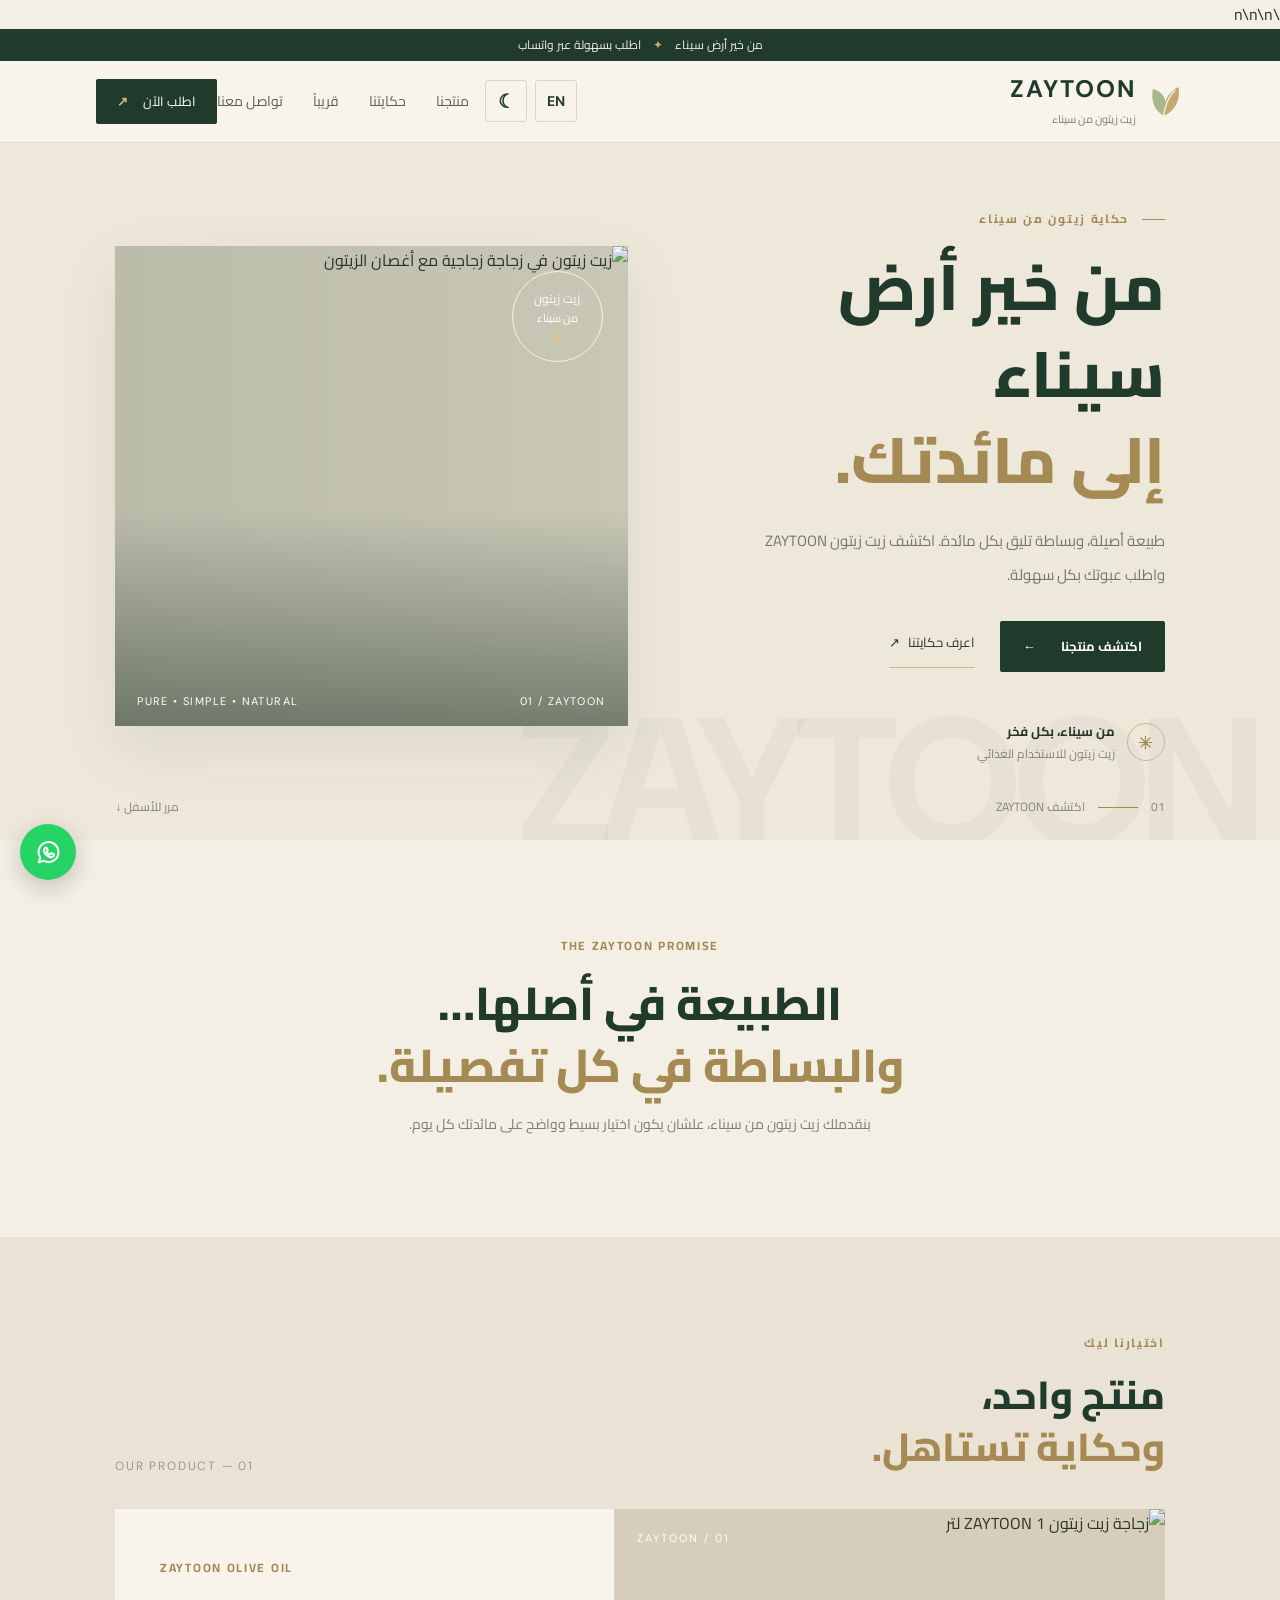
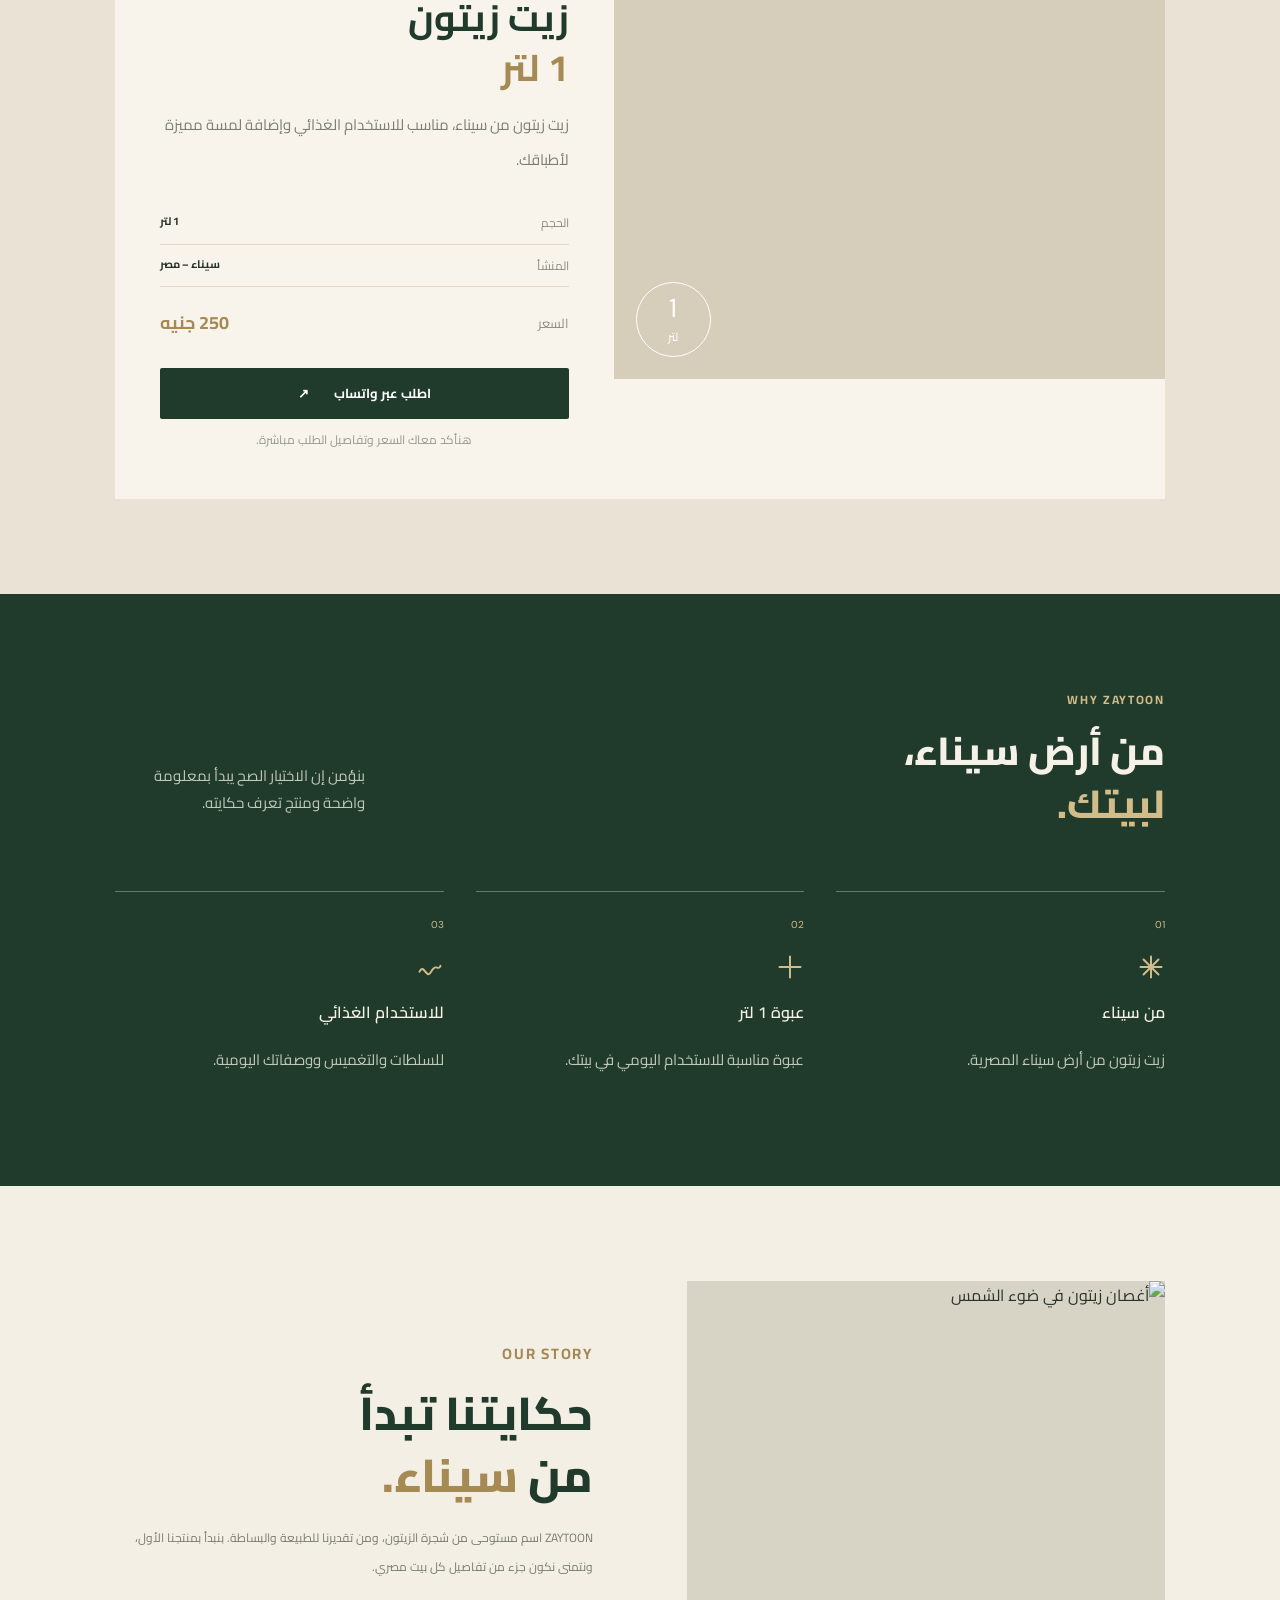
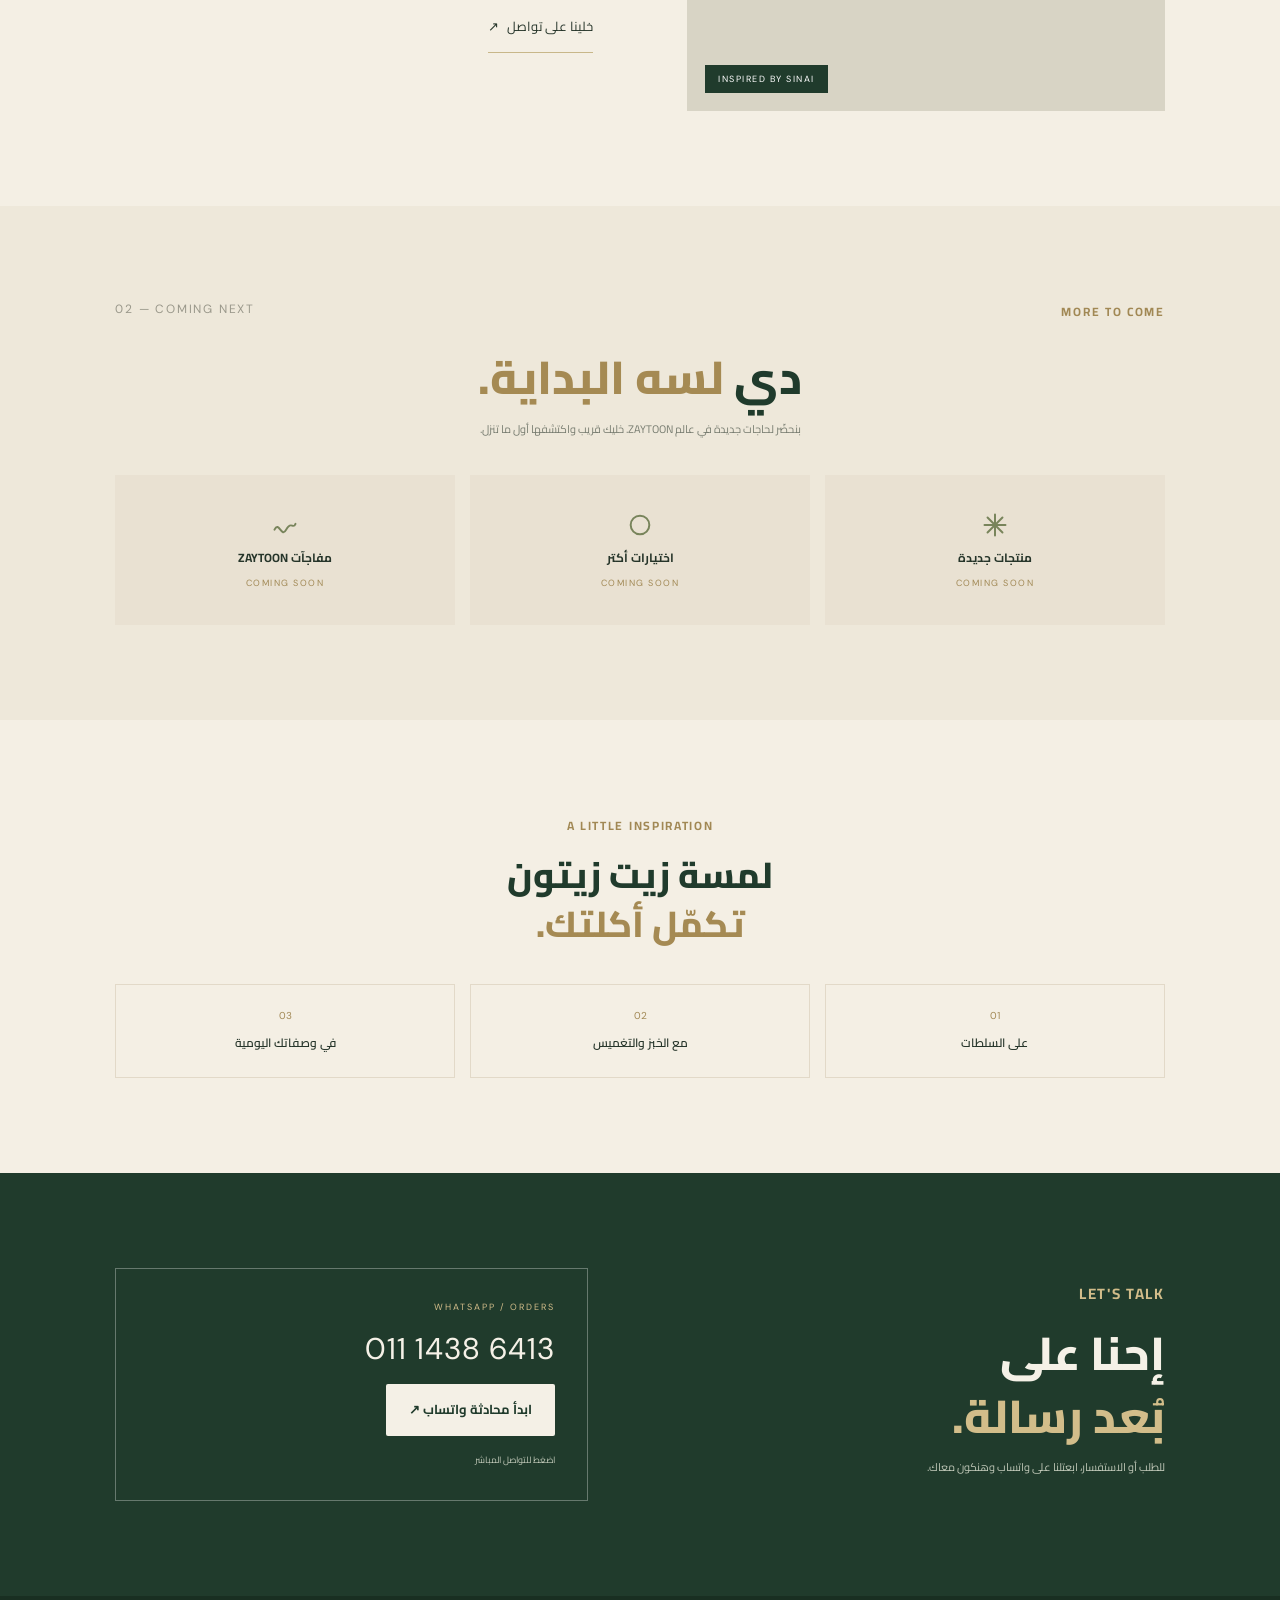
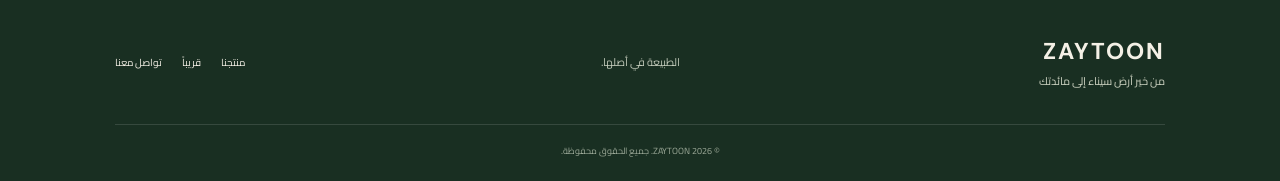
==== index.html @ 6e6efe3e "Add creative ZAYTOON favicon" ====
<!doctype html>
<html lang="ar" dir="rtl">
<head>
<meta charset="utf-8"><meta name="viewport" content="width=device-width,initial-scale=1">
<meta name="theme-color" content="#203b2c">
<title>ZAYTOON | زيت زيتون من سيناء</title>
<meta name="description" content="ZAYTOON — زيت زيتون من سيناء. اكتشف المنتج واطلب بسهولة عبر واتساب.">
<link rel="preconnect" href="https://fonts.googleapis.com">
<link rel="preconnect" href="https://fonts.gstatic.com" crossorigin>
<link href="https://fonts.googleapis.com/css2?family=Cairo:wght@400;500;600;700;800&family=DM+Sans:wght@400;500;600;700&display=swap" rel="stylesheet">
<link rel="icon" type="image/svg+xml" href="favicon.svg">\n<link rel="icon" type="image/png" sizes="192x192" href="favicon.png">\n<link rel="apple-touch-icon" href="favicon.png">\n<link rel="stylesheet" href="style.css">
</head>
<body>
<div class="topline">من خير أرض سيناء إلى مائدتك <span>✦</span> اطلب بسهولة عبر واتساب</div>
<header class="header">
<a class="logo" href="#home" aria-label="ZAYTOON">
<svg viewBox="0 0 44 44" aria-hidden="true"><path d="M21 38C8 31 7 17 9 8c12 3 18 14 12 30Z" fill="#a9b88a"/><path d="M22 38C19 21 29 9 38 6c2 15-4 26-16 32Z" fill="#c5a86c"/><path d="M21 39Q23 20 34 9" stroke="#f4f0e6" stroke-width="1.6" fill="none"/></svg>
<span>ZAYTOON<small>زيت زيتون من سيناء</small></span></a>
<div class="header-tools"><button class="utility-btn language-toggle" type="button" aria-label="Switch language" title="English">EN</button><button class="utility-btn theme-toggle" type="button" aria-label="Enable dark mode" title="الوضع الليلي">☾</button></div>
<button class="hamb" type="button" aria-label="فتح القائمة" aria-expanded="false"><svg viewBox="0 0 24 24" aria-hidden="true"><path d="M4 7h16M4 12h16M4 17h16"/></svg></button>
<nav><a href="#product">منتجنا</a><a href="#difference">حكايتنا</a><a href="#soon">قريباً</a><a href="#contact">تواصل معنا</a></nav>
<a class="nav-cta" href="https://wa.me/201114386413?text=مرحباً%20ZAYTOON،%20حابب%20أطلب%20زيت%20زيتون%201%20لتر" target="_blank" rel="noopener">اطلب الآن <b>↗</b></a>
</header>
<main id="home">
<section class="hero">
<div class="hero-bgword">ZAYTOON</div>
<div class="hero-copy">
<div class="eyebrow"><i></i> حكاية زيتون من سيناء</div>
<h1>من خير أرض سيناء<br><em>إلى مائدتك.</em></h1>
<p class="lead">طبيعة أصيلة، وبساطة تليق بكل مائدة. اكتشف زيت زيتون ZAYTOON واطلب عبوتك بكل سهولة.</p>
<div class="actions"><a class="button primary" href="#product">اكتشف منتجنا <span>←</span></a><a class="underlink" href="#difference">اعرف حكايتنا <span>↗</span></a></div>
<div class="hero-proof"><span class="leaf" aria-hidden="true"><svg viewBox="0 0 24 24"><path d="M12 3v18M3 12h18M5.6 5.6l12.8 12.8m0-12.8L5.6 18.4"/></svg></span><div><b>من سيناء، بكل فخر</b><small>زيت زيتون للاستخدام الغذائي</small></div></div>
</div>
<div class="hero-visual">
<img src="https://images.unsplash.com/photo-1474979266404-7eaacbcd87c5?auto=format&fit=crop&w=1400&q=90" alt="زيت زيتون في زجاجة زجاجية مع أغصان الزيتون" width="1400" height="1000">
<div class="visual-shade"></div><div class="round-seal">زيت زيتون<small>من سيناء</small><b aria-hidden="true"><svg viewBox="0 0 24 24"><path d="M12 3v18M3 12h18M5.6 5.6l12.8 12.8m0-12.8L5.6 18.4"/></svg></b></div>
<div class="visual-caption"><span dir="ltr" class="ltr-isolate">01 / ZAYTOON</span><span dir="ltr" class="ltr-isolate">PURE • SIMPLE • NATURAL</span></div>
</div>
<div class="hero-foot"><span>01</span><i></i><span>اكتشف ZAYTOON</span><span class="scroll">مرر للأسفل ↓</span></div>
</section>
<section class="manifesto">
<p class="eyebrow center" dir="ltr"><bdi>THE ZAYTOON PROMISE</bdi></p>
<h2>الطبيعة في أصلها…<br><em>والبساطة في كل تفصيلة.</em></h2>
<p>بنقدملك زيت زيتون من سيناء، علشان يكون اختيار بسيط وواضح على مائدتك كل يوم.</p>
</section>
<section class="product-section section" id="product">
<div class="section-head"><div><p class="eyebrow">اختيارنا ليك</p><h2>منتج واحد،<br><em>وحكاية تستاهل.</em></h2></div><span class="en-index">01 — OUR PRODUCT</span></div>
<div class="product">
<div class="product-image"><img src="https://images.unsplash.com/photo-1504279577054-acfeccf8fc52?auto=format&fit=crop&w=1400&q=90" alt="زجاجة زيت زيتون ZAYTOON 1 لتر" width="1400" height="1000" loading="lazy"><span class="image-kicker" dir="ltr"><bdi>ZAYTOON / 01</bdi></span><span class="liter">1<small>لتر</small></span></div>
<div class="product-copy"><p class="eyebrow" dir="ltr"><bdi>ZAYTOON OLIVE OIL</bdi></p><h3>زيت زيتون<br><em>1 لتر</em></h3><p>زيت زيتون من سيناء، مناسب للاستخدام الغذائي وإضافة لمسة مميزة لأطباقك.</p>
<div class="detail"><span>الحجم</span><b>1 لتر</b></div><div class="detail"><span>المنشأ</span><b>سيناء – مصر</b></div>
<div class="price"><span>السعر</span><strong id="price">يُحدد قريباً</strong></div>
<a class="button primary wide" href="https://wa.me/201114386413?text=%D9%85%D8%B1%D8%AD%D8%A8%D8%A7%D9%8B%20ZAYTOON%D8%8C%20%D8%AD%D8%A7%D8%A8%D8%A8%20%D8%A3%D8%B7%D9%84%D8%A8%20%D8%B2%D9%8A%D8%AA%20%D8%B2%D9%8A%D8%AA%D9%88%D9%86%201%20%D9%84%D8%AA%D8%B1.%20%D8%A7%D9%84%D8%A7%D8%B3%D9%85%3A%20...%20%D8%A7%D9%84%D9%83%D9%85%D9%8A%D8%A9%3A%20...%20%D8%A7%D9%84%D9%85%D9%86%D8%B7%D9%82%D8%A9%3A%20..." target="_blank" rel="noopener">اطلب عبر واتساب <span>↗</span></a><small class="hint">هنأكد معاك السعر وتفاصيل الطلب مباشرة.</small>
</div></div>
</section>
<section class="features section" id="difference">
<div class="section-head inverse"><div><p class="eyebrow">WHY ZAYTOON</p><h2>من أرض سيناء،<br><em>لبيتك.</em></h2></div><p class="feature-intro">بنؤمن إن الاختيار الصح يبدأ بمعلومة واضحة ومنتج تعرف حكايته.</p></div>
<div class="feature-grid">
<article><span>01</span><b class="feature-icon" aria-hidden="true"><svg viewBox="0 0 24 24"><path d="M12 3v18M3 12h18M5.6 5.6l12.8 12.8m0-12.8L5.6 18.4" /></svg></b><h3>من سيناء</h3><p>زيت زيتون من أرض سيناء المصرية.</p></article>
<article><span>02</span><b class="feature-icon" aria-hidden="true"><svg viewBox="0 0 24 24"><path d="M12 3v18M3 12h18" /></svg></b><h3>عبوة 1 لتر</h3><p>عبوة مناسبة للاستخدام اليومي في بيتك.</p></article>
<article><span>03</span><b class="feature-icon" aria-hidden="true"><svg viewBox="0 0 24 24"><path d="M3 16c4-8 6 8 10 0s6 0 8-5" /></svg></b><h3>للاستخدام الغذائي</h3><p>للسلطات والتغميس ووصفاتك اليومية.</p></article>
</div>

</section>
<section class="story section">
<div class="story-photo"><img src="https://images.unsplash.com/photo-1504279577054-acfeccf8fc52?auto=format&fit=crop&w=1200&q=90" alt="أغصان زيتون في ضوء الشمس" width="1200" height="900" loading="lazy"><span dir="ltr"><bdi>INSPIRED BY SINAI</bdi></span></div>
<div class="story-copy"><p class="eyebrow">OUR STORY</p><h2>حكايتنا تبدأ<br>من <em>سيناء.</em></h2><p>ZAYTOON اسم مستوحى من شجرة الزيتون، ومن تقديرنا للطبيعة والبساطة. بنبدأ بمنتجنا الأول، ونتمنى نكون جزء من تفاصيل كل بيت مصري.</p><a class="underlink" href="#contact">خلينا على تواصل <span>↗</span></a></div>
</section>
<section class="coming section" id="soon">
<div class="coming-head"><p class="eyebrow" dir="ltr"><bdi>MORE TO COME</bdi></p><span dir="ltr"><bdi>02 — COMING NEXT</bdi></span></div>
<h2>دي <em>لسه البداية.</em></h2><p>بنحضّر لحاجات جديدة في عالم ZAYTOON. خليك قريب واكتشفها أول ما تنزل.</p>
<div class="soon-grid"><article><i aria-hidden="true"><svg viewBox="0 0 24 24"><path d="M12 3v18M3 12h18M5.6 5.6l12.8 12.8m0-12.8L5.6 18.4"/></svg></i><b>منتجات جديدة</b><small dir="ltr"><bdi>COMING SOON</bdi></small></article><article><i aria-hidden="true"><svg viewBox="0 0 24 24"><circle cx="12" cy="12" r="8"/></svg></i><b>اختيارات أكتر</b><small dir="ltr"><bdi>COMING SOON</bdi></small></article><article><i aria-hidden="true"><svg viewBox="0 0 24 24"><path d="M3 16c4-8 6 8 10 0s6 0 8-5"/></svg></i><b>مفاجآت ZAYTOON</b><small dir="ltr"><bdi>COMING SOON</bdi></small></article></div>
</section>
<section class="uses section"><p class="eyebrow center">A LITTLE INSPIRATION</p><h2>لمسة زيت زيتون<br><em>تكمّل أكلتك.</em></h2><div class="uses-grid"><div><small>01</small><b>على السلطات</b></div><div><small>02</small><b>مع الخبز والتغميس</b></div><div><small>03</small><b>في وصفاتك اليومية</b></div></div></section>
<section class="contact section" id="contact"><div><p class="eyebrow">LET'S TALK</p><h2>إحنا على<br><em>بُعد رسالة.</em></h2><p>للطلب أو الاستفسار، ابعتلنا على واتساب وهنكون معاك.</p></div><div class="contact-card"><small dir="ltr"><bdi>WHATSAPP / ORDERS</bdi></small><strong><bdi dir="ltr">011 1438 6413</bdi></strong><a class="button light-button" href="https://wa.me/201114386413?text=مرحباً%20ZAYTOON،%20حابب%20أستفسر%20عن%20المنتج" target="_blank" rel="noopener">ابدأ محادثة واتساب ↗</a><span>اضغط للتواصل المباشر</span></div></section>
</main>
<footer><a class="footer-logo" href="#home">ZAYTOON<small>من خير أرض سيناء إلى مائدتك</small></a><p>الطبيعة في أصلها.</p><div><a href="#product">منتجنا</a><a href="#soon">قريباً</a><a href="#contact">تواصل معنا</a></div><small class="copy">© <span id="year"></span> ZAYTOON. جميع الحقوق محفوظة.</small></footer>
<a class="whatsapp-float" href="https://wa.me/201114386413" target="_blank" rel="noopener" aria-label="اطلب عبر واتساب"><svg viewBox="0 0 24 24" aria-hidden="true"><path d="M20.2 11.7a8.2 8.2 0 0 1-12.1 7.2L4 20l1.1-4a8.2 8.2 0 1 1 15.1-4.3Z"/><path d="M9 8.4c.2-.4.4-.4.7-.4h.5c.2 0 .3.1.4.4l.7 1.6c.1.2.1.4-.1.6l-.5.6c-.2.2-.2.3 0 .6.5.8 1.2 1.4 2 1.8.3.1.4.1.6-.1l.7-.8c.2-.2.4-.2.6-.1l1.5.7c.3.1.4.3.4.5 0 .4-.2 1.1-.7 1.5-.5.5-1.2.7-1.9.6-1.1-.2-2.4-.8-3.6-1.9-1-.9-1.8-2.1-2-3.2-.2-.8 0-1.5.7-2.4Z"/></svg></a>
<script src="app.js"></script>
</body></html>
---- style.css ----
*{box-sizing:border-box}html{scroll-behavior:smooth;scroll-padding-top:90px}body{margin:0;background:#fbfaf6;color:#26352a;font-family:"Cairo",sans-serif;line-height:1.8;overflow-x:hidden}a{text-decoration:none;color:inherit}.topline{height:32px;background:#203b2c;color:#f4f0e6;text-align:center;font-size:10px;display:flex;justify-content:center;align-items:center;gap:12px}.topline span{color:#c8ae75}.header{height:82px;padding:0 7.5%;display:flex;align-items:center;justify-content:space-between;background:rgba(251,250,246,.96);position:sticky;top:0;z-index:10;border-bottom:1px solid #eae6dc;backdrop-filter:blur(12px)}.logo{display:flex;align-items:center;gap:9px;font:700 24px "DM Sans",sans-serif;letter-spacing:2px;color:#203b2c}.logo svg{width:39px}.logo small,.footer-logo small{display:block;font:500 9px "Cairo";letter-spacing:0;color:#858779;margin-top:5px}.header nav{display:flex;gap:30px;font-size:12px;color:#586354}.header nav a:hover{color:#a58a53}.nav-cta{background:#203b2c;color:#fff;padding:11px 21px;font-size:11px;border-radius:2px}.nav-cta b{padding-right:12px;color:#d2bd8a}.hamb{display:none}
.hero{position:relative;min-height:650px;background:#f0eee4;padding:65px 9% 75px;display:grid;grid-template-columns:.95fr 1.05fr;gap:7%;align-items:center;overflow:hidden}.hero-bgword{position:absolute;bottom:-60px;inset-inline-start:2%;font:700 180px "DM Sans";letter-spacing:-10px;color:rgba(32,59,44,.035);pointer-events:none}.hero-copy{position:relative;z-index:2}.eyebrow{font-size:10px;letter-spacing:1.7px;color:#a18854;font-weight:700;margin:0 0 15px}.eyebrow i{display:inline-block;width:23px;height:1px;background:#a18854;vertical-align:middle;margin-left:8px}.hero h1{font-size:clamp(43px,5vw,68px);font-weight:800;line-height:1.35;letter-spacing:0;color:#203b2c;margin:0}.hero h1 em,h2 em,h3 em{font-style:normal;color:#a58a53}.lead{max-width:440px;color:#73786d;font-size:13px;line-height:2.3;margin:20px 0 28px}.actions{display:flex;align-items:center;gap:25px}.button{display:inline-flex;justify-content:center;align-items:center;gap:25px;padding:14px 23px;font-size:11px;font-weight:700;transition:.2s;border-radius:2px}.primary{background:#203b2c;color:white}.primary:hover{background:#38563e;transform:translateY(-2px)}.underlink{font-size:11px;border-bottom:1px solid #c8b789;padding-bottom:6px}.underlink span{padding-right:8px}.hero-proof{display:flex;align-items:center;gap:12px;margin-top:48px}.leaf{width:38px;height:38px;border:1px solid #c8b789;border-radius:50%;display:grid;place-items:center;color:#a58a53}.hero-proof b,.hero-proof small{display:block}.hero-proof b{font-size:11px}.hero-proof small{font-size:9px;color:#818477}.hero-visual{height:480px;position:relative;background:#c9c8b7;overflow:hidden;box-shadow:0 22px 60px #293b2b18}.hero-visual img{width:100%;height:100%;object-fit:cover;object-position:center;filter:saturate(.75)}.visual-shade{position:absolute;inset:0;background:linear-gradient(0deg,rgba(24,44,29,.48),transparent 45%),linear-gradient(90deg,rgba(26,40,26,.08),transparent)}.round-seal{position:absolute;top:25px;inset-inline-start:25px;width:91px;height:91px;border:1px solid #f7f2e4;border-radius:50%;display:flex;flex-direction:column;align-items:center;justify-content:center;color:#fff;font-size:10px}.round-seal small{font-size:9px}.round-seal b{font-size:14px;color:#d9c58f}.visual-caption{position:absolute;bottom:18px;inset-inline:22px;display:flex;justify-content:space-between;color:#fff;font:9px "DM Sans";letter-spacing:1.4px}.hero-foot{position:absolute;bottom:22px;inset-inline:9%;display:flex;align-items:center;gap:13px;color:#828577;font-size:9px}.hero-foot i{height:1px;width:40px;background:#a58a53}.hero-foot .scroll{margin-right:auto}
.manifesto{text-align:center;padding:95px 7% 100px}.center{text-align:center}.manifesto h2,.section-head h2,.coming h2,.uses h2,.story h2,.contact h2{font-size:clamp(30px,4vw,46px);line-height:1.35;margin:0;color:#203b2c;font-weight:800}.manifesto>p:last-child{max-width:510px;margin:16px auto 0;color:#7b7e72;font-size:12px}.section{padding:95px 9%}.product-section{background:#eeece2}.section-head{display:flex;align-items:end;justify-content:space-between;margin-bottom:35px}.section-head h2{font-size:39px}.en-index,.coming-head span{font:10px "DM Sans";letter-spacing:1.8px;color:#9a988b}.product{display:grid;grid-template-columns:1.05fr .95fr;background:#fbfaf6}.product-image{height:470px;position:relative;background:#d3d1c4;overflow:hidden}.product-image img{width:100%;height:100%;object-fit:cover;filter:saturate(.75)}.image-kicker{position:absolute;top:22px;inset-inline-start:23px;color:#fff;font:10px "DM Sans";letter-spacing:2px}.liter{position:absolute;bottom:22px;inset-inline-end:22px;width:75px;height:75px;border:1px solid #fff;border-radius:50%;display:flex;flex-direction:column;align-items:center;justify-content:center;color:white;font:26px "DM Sans"}.liter small{font:10px "Cairo"}.product-copy{padding:48px 9%;align-self:center}.product-copy h3{font-size:37px;line-height:1.35;margin:0 0 10px;color:#203b2c}.product-copy>p:not(.eyebrow){font-size:12px;color:#7b7e72;line-height:2.3;margin-bottom:25px}.detail,.price{display:flex;justify-content:space-between;border-bottom:1px solid #e8e4d9;padding:10px 0;font-size:11px}.detail span,.price span{color:#8b8d80}.price{border:0;align-items:center;margin:10px 0 18px}.price strong{font-size:18px;color:#a58a53}.wide{width:100%}.hint{display:block;text-align:center;font-size:9px;color:#98988c;margin-top:10px}
.features{background:#203b2c;color:#f5f1e7}.inverse h2{color:#f5f1e7}.inverse h2 em{color:#d2bd8a}.inverse .eyebrow{color:#d2bd8a}.feature-intro{font-size:11px;color:#c1c9b9;max-width:250px}.feature-grid{display:grid;grid-template-columns:repeat(3,1fr);gap:32px;margin-top:60px}.feature-grid article{border-top:1px solid #ffffff50;padding-top:16px}.feature-grid article>span{font:10px "DM Sans";color:#d2bd8a}.feature-icon{display:block;width:28px;height:28px;color:#d2bd8a;margin:17px 0}.feature-icon svg,.soon-grid svg,.hamb svg{width:100%;height:100%;fill:none;stroke:currentColor;stroke-width:1.7;stroke-linecap:round;stroke-linejoin:round}.feature-grid h3{font-size:16px;font-weight:600}.feature-grid p{font-size:11px;line-height:2.2;color:#c1c9b9;max-width:280px}.disclaimer{font-size:9px;color:#aeb9a8;margin-top:30px}
.story{display:grid;grid-template-columns:1fr 1fr;gap:9%;align-items:center}.story-photo{height:430px;position:relative;background:#d8d4c5}.story-photo img{width:100%;height:100%;object-fit:cover;filter:saturate(.8)}.story-photo span{position:absolute;bottom:18px;inset-inline-start:18px;background:#203b2c;color:white;padding:8px 13px;font:9px "DM Sans";letter-spacing:1.5px}.story-copy>p:not(.eyebrow){font-size:12px;line-height:2.4;color:#777c70;margin:18px 0 27px}.coming{background:#f0eee4;text-align:center}.coming-head{display:flex;justify-content:space-between}.coming h2{margin:8px 0}.coming>p{font-size:11px;color:#777c70;margin:12px 0 35px}.soon-grid{display:grid;grid-template-columns:repeat(3,1fr);gap:15px}.soon-grid article{background:#e5e2d5;min-height:150px;display:flex;flex-direction:column;align-items:center;justify-content:center;gap:8px}.soon-grid i{font-style:normal;width:28px;height:28px;color:#78845b}.soon-grid b{font-size:12px}.soon-grid small{font:9px "DM Sans";letter-spacing:1.5px;color:#a18854}.uses{text-align:center}.uses h2{font-size:36px}.uses-grid{display:grid;grid-template-columns:repeat(3,1fr);gap:15px;margin-top:35px}.uses-grid div{border:1px solid #e7e3d8;padding:24px;display:flex;flex-direction:column;gap:10px}.uses-grid small{font:10px "DM Sans";color:#a18854}.uses-grid b{font-size:12px;font-weight:600}
.contact{background:#203b2c;color:#f5f1e7;display:grid;grid-template-columns:1fr 1fr;gap:10%;align-items:center}.contact h2{color:#f5f1e7}.contact h2 em{color:#d2bd8a}.contact .eyebrow{color:#d2bd8a}.contact>div:first-child>p:last-child{font-size:11px;color:#c1c9b9}.contact-card{border:1px solid #ffffff50;padding:32px;display:flex;flex-direction:column;align-items:flex-start;gap:16px}.contact-card small{font:9px "DM Sans";letter-spacing:2px;color:#d2bd8a}.contact-card strong{font:30px "DM Sans";letter-spacing:1px}.light-button{background:#f4f0e6;color:#203b2c}.contact-card>span{font-size:9px;color:#c1c9b9}
footer{background:#192f22;color:#f4f0e6;padding:40px 9% 22px;display:grid;grid-template-columns:1fr 1fr 1fr;align-items:center;gap:15px}.footer-logo{font:700 23px "DM Sans";letter-spacing:2px}.footer-logo small{color:#bfc6b5}footer>p{text-align:center;font-size:11px;color:#c1c9b9}footer>div{display:flex;justify-content:flex-end;gap:20px;font-size:10px}footer .copy{grid-column:1/-1;text-align:center;border-top:1px solid #ffffff20;padding-top:18px;color:#9ba897;font-size:9px;margin-top:18px}.whatsapp-float{position:fixed;bottom:20px;inset-inline-end:20px;width:56px;height:56px;min-height:56px;border-radius:50%;background:#25D366;color:white;display:grid;place-items:center;z-index:9;box-shadow:0 7px 25px #0003}.whatsapp-float svg{width:29px;height:29px;fill:none;stroke:currentColor;stroke-width:1.7;stroke-linecap:round;stroke-linejoin:round}.ltr-isolate{direction:ltr;unicode-bidi:isolate}
@media(max-width:800px){.header{height:70px;padding:0 5%}.hamb{display:block;border:0;background:none;color:#203b2c;font-size:23px;order:3}.header nav{display:none;position:absolute;top:70px;inset-inline:0;background:#fbfaf6;padding:18px 7%;flex-direction:column;gap:14px;border-bottom:1px solid #e8e4d9}.header nav.open{display:flex}.nav-cta{margin-inline-start:auto;margin-inline-end:14px;padding:9px 13px}.logo{font-size:20px}.logo svg{width:32px}.hero{grid-template-columns:1fr;padding:42px 7% 72px;gap:30px}.hero-visual{height:370px;grid-row:1}.hero h1{font-size:48px}.hero-copy{grid-row:2}.hero-bgword{font-size:100px}.section{padding:70px 7%}.product{grid-template-columns:1fr}.product-image{height:360px}.product-copy{padding:38px 8%}.story{grid-template-columns:1fr;gap:30px}.story-photo{height:330px}.contact{grid-template-columns:1fr;gap:30px}.feature-intro{max-width:190px}footer{padding:35px 7%;grid-template-columns:1fr 1fr}footer>p{display:none}footer>div{grid-column:2;grid-row:1}}
@media(max-width:480px){.topline{font-size:9px}.hero{padding-top:28px}.hero-visual{height:310px}.hero h1{font-size:41px;letter-spacing:-1px}.lead{font-size:12px}.actions{gap:15px}.button{padding:13px 16px;font-size:10px}.section{padding:60px 6%}.manifesto h2,.coming h2{font-size:30px}.section-head h2{font-size:31px}.en-index{font-size:8px}.product-image{height:300px}.product-copy h3{font-size:32px}.feature-grid{grid-template-columns:1fr;gap:20px;margin-top:38px}.feature-grid article{display:grid;grid-template-columns:30px 35px 1fr;align-items:center;column-gap:10px}.feature-grid article>span{grid-row:1/3}.feature-icon{margin:8px 0}.feature-grid h3{margin:0}.feature-grid p{grid-column:2/4;margin:0}.feature-intro{display:none}.soon-grid,.uses-grid{grid-template-columns:1fr}.soon-grid article{min-height:120px}.story-photo{height:280px}.contact-card{padding:24px}.contact-card strong{font-size:26px}footer{grid-template-columns:1fr;text-align:center}footer>div{grid-column:1;grid-row:auto;justify-content:center}footer .copy{grid-column:1}}

/* Accessibility and touch target refinements */
a,button{ -webkit-tap-highlight-color:transparent }
.header nav a,.nav-cta,.button,.underlink,footer>div a,.hamb{min-height:44px}
.header nav a,.underlink,footer>div a{display:inline-flex;align-items:center}
.hamb{width:44px;height:44px;align-items:center;justify-content:center}
.hamb svg{width:23px;height:23px;fill:none;stroke:currentColor;stroke-width:1.8;stroke-linecap:round}
.contact-card strong bdi{unicode-bidi:isolate}
@media(max-width:480px){
  .coming{padding-top:42px;padding-bottom:42px}
  .soon-grid article{min-height:96px}
  .whatsapp-float{bottom:calc(16px + env(safe-area-inset-bottom));inset-inline-end:16px}
  .product-copy .wide{width:100%;min-height:48px}
  body{max-width:100%;overflow-x:hidden}
}

.leaf svg,.round-seal b svg{width:17px;height:17px;fill:none;stroke:currentColor;stroke-width:1.7;stroke-linecap:round;stroke-linejoin:round}.round-seal b{display:grid;place-items:center}


/* Language and appearance controls */
.header-tools{display:flex;align-items:center;gap:8px;margin-inline-start:auto;margin-inline-end:16px}
.utility-btn{min-width:42px;height:42px;padding:0 10px;border:1px solid #d9d5c9;border-radius:3px;background:transparent;color:#203b2c;font:700 12px "DM Sans",sans-serif;cursor:pointer}
.utility-btn:hover{background:#eeece2}
.header-tools .theme-toggle{font-size:19px}
@media(max-width:800px){.header-tools{margin-inline-start:auto;margin-inline-end:8px;gap:5px}.utility-btn{min-width:40px;height:40px}.nav-cta{margin-inline-start:0;margin-inline-end:8px;padding:9px 11px}}
@media(max-width:480px){.header{padding:0 4%}.logo{gap:5px}.logo svg{width:28px}.logo small{font-size:8px}.utility-btn{min-width:36px;height:38px;padding:0 7px}.header-tools{margin-inline-end:5px}.nav-cta{font-size:9px;padding:8px 9px}}
/* Dark mode: calm, low-glare olive palette */
body.dark-mode{background:#151b17;color:#e7e8df}
body.dark-mode .topline{background:#101612;color:#d9ddcf}
body.dark-mode .header{background:rgba(23,31,25,.97);border-color:#303a31}
body.dark-mode .logo,body.dark-mode .hamb{color:#e4e8dc}
body.dark-mode .logo small,body.dark-mode .footer-logo small{color:#aab3a4}
body.dark-mode .header nav{color:#d0d6ca}
body.dark-mode .header nav a:hover{color:#d2bd8a}
body.dark-mode .utility-btn{color:#e7e8df;border-color:#536052}
body.dark-mode .utility-btn:hover{background:#29362c}
body.dark-mode .nav-cta,body.dark-mode .primary{background:#a9b88a;color:#172119}
body.dark-mode .hero,body.dark-mode .coming{background:#202a22}
body.dark-mode .hero h1,body.dark-mode .manifesto h2,body.dark-mode .section-head h2,body.dark-mode .coming h2,body.dark-mode .uses h2,body.dark-mode .story h2,body.dark-mode .product-copy h3{color:#e8ebdf}
body.dark-mode .lead,body.dark-mode .manifesto>p:last-child,body.dark-mode .product-copy>p:not(.eyebrow),body.dark-mode .story-copy>p:not(.eyebrow),body.dark-mode .coming>p{color:#b7c0b2}
body.dark-mode .product-section{background:#1b241d}
body.dark-mode .product{background:#202a22}
body.dark-mode .detail,body.dark-mode .price{border-color:#394439}
body.dark-mode .detail span,body.dark-mode .price span,body.dark-mode .hint{color:#b5bdaf}
body.dark-mode .price strong{color:#d2bd8a}
body.dark-mode .features,body.dark-mode .contact{background:#101a13}
body.dark-mode .story{background:#151b17}
body.dark-mode .soon-grid article{background:#29352b;color:#e7e8df}
body.dark-mode .uses-grid div{border-color:#394439}
body.dark-mode .uses-grid b,body.dark-mode .soon-grid b{color:#e7e8df}
body.dark-mode footer{background:#0d140f}
body.dark-mode .underlink{border-color:#9c895d}
body.dark-mode .header nav{background:#172019}
body.dark-mode .hamb svg{stroke:currentColor}
body.dark-mode .hero-bgword{color:rgba(220,230,210,.035)}
body.dark-mode .feature-grid p,body.dark-mode .feature-intro{color:#b7c2b4}
body.dark-mode .contact-card{border-color:#536052}
body.dark-mode .light-button{background:#e7e8df;color:#172119}


/* Desktop readability refinement: enlarge supporting text only; preserve display headings. */
@media (min-width: 761px) {
  .topline { font-size: 12px; }
  .logo small, .footer-logo small { font-size: 11px; }
  .header nav { font-size: 14px; }
  .nav-cta { font-size: 13px; }
  .eyebrow { font-size: 12px; }
  .lead { font-size: 15px; }
  .button, .underlink { font-size: 13px; }
  .hero-proof b { font-size: 13px; }
  .hero-proof small { font-size: 12px; }
  .hero-foot { font-size: 12px; }
  .round-seal { font-size: 12px; }
  .round-seal small { font-size: 11px; }
  .visual-caption { font-size: 11px; }
  .manifesto > p:last-child { font-size: 14px; }
  .en-index, .coming-head span { font-size: 12px; }
  .image-kicker { font-size: 11px; }
  .liter small { font-size: 12px; }
  .detail span, .hint { font-size: 12px; }
  .price span { font-size: 13px; }
  .product-copy > p:not(.eyebrow), .feature-intro,
  .feature-grid article p, .story p, .contact p { font-size: 15px; }
  .footer, .footer a, .footer p { font-size: 13px; }
  .utility-btn { font-size: 14px; }
}


/* ZAYTOON warm ivory palette: softer than pure white, with comfortable contrast. */
:root {
  color-scheme: light;
  --zaytoon-warm-bg: #f4efe4;
  --zaytoon-warm-surface: #f8f4eb;
  --zaytoon-warm-panel: #eee7d8;
  --zaytoon-warm-border: #e2d9c8;
}
html { background: var(--zaytoon-warm-bg); }
body { background: var(--zaytoon-warm-bg); }
.header { background: rgba(248,244,235,.97); border-bottom-color: var(--zaytoon-warm-border); }
.hero, .coming { background: #eee8da; }
.manifesto, .story, .uses { background: var(--zaytoon-warm-bg); }
.product-section { background: #eae3d5; }
.product { background: var(--zaytoon-warm-surface); }
.product-image { background: #d7cdbb; }
.soon-grid article { background: #e9e1d2; }
.uses-grid div { border-color: var(--zaytoon-warm-border); }
.detail, .price { border-color: var(--zaytoon-warm-border); }
.header nav { background: rgba(248,244,235,.98); }

/* Keep the night palette softly warm too, never pure black or stark white. */
body.dark-mode {
  background: #191d18;
  color: #e8e2d5;
}
body.dark-mode .header { background: rgba(29,34,27,.97); }
body.dark-mode .hero, body.dark-mode .coming { background: #252b22; }
body.dark-mode .manifesto, body.dark-mode .story, body.dark-mode .uses { background: #191d18; }
body.dark-mode .product-section { background: #20261f; }
body.dark-mode .product { background: #252b22; }
body.dark-mode .soon-grid article { background: #30372b; }
body.dark-mode .uses-grid div,
body.dark-mode .detail, body.dark-mode .price { border-color: #414638; }
body.dark-mode .header nav { background: #1d241d; }
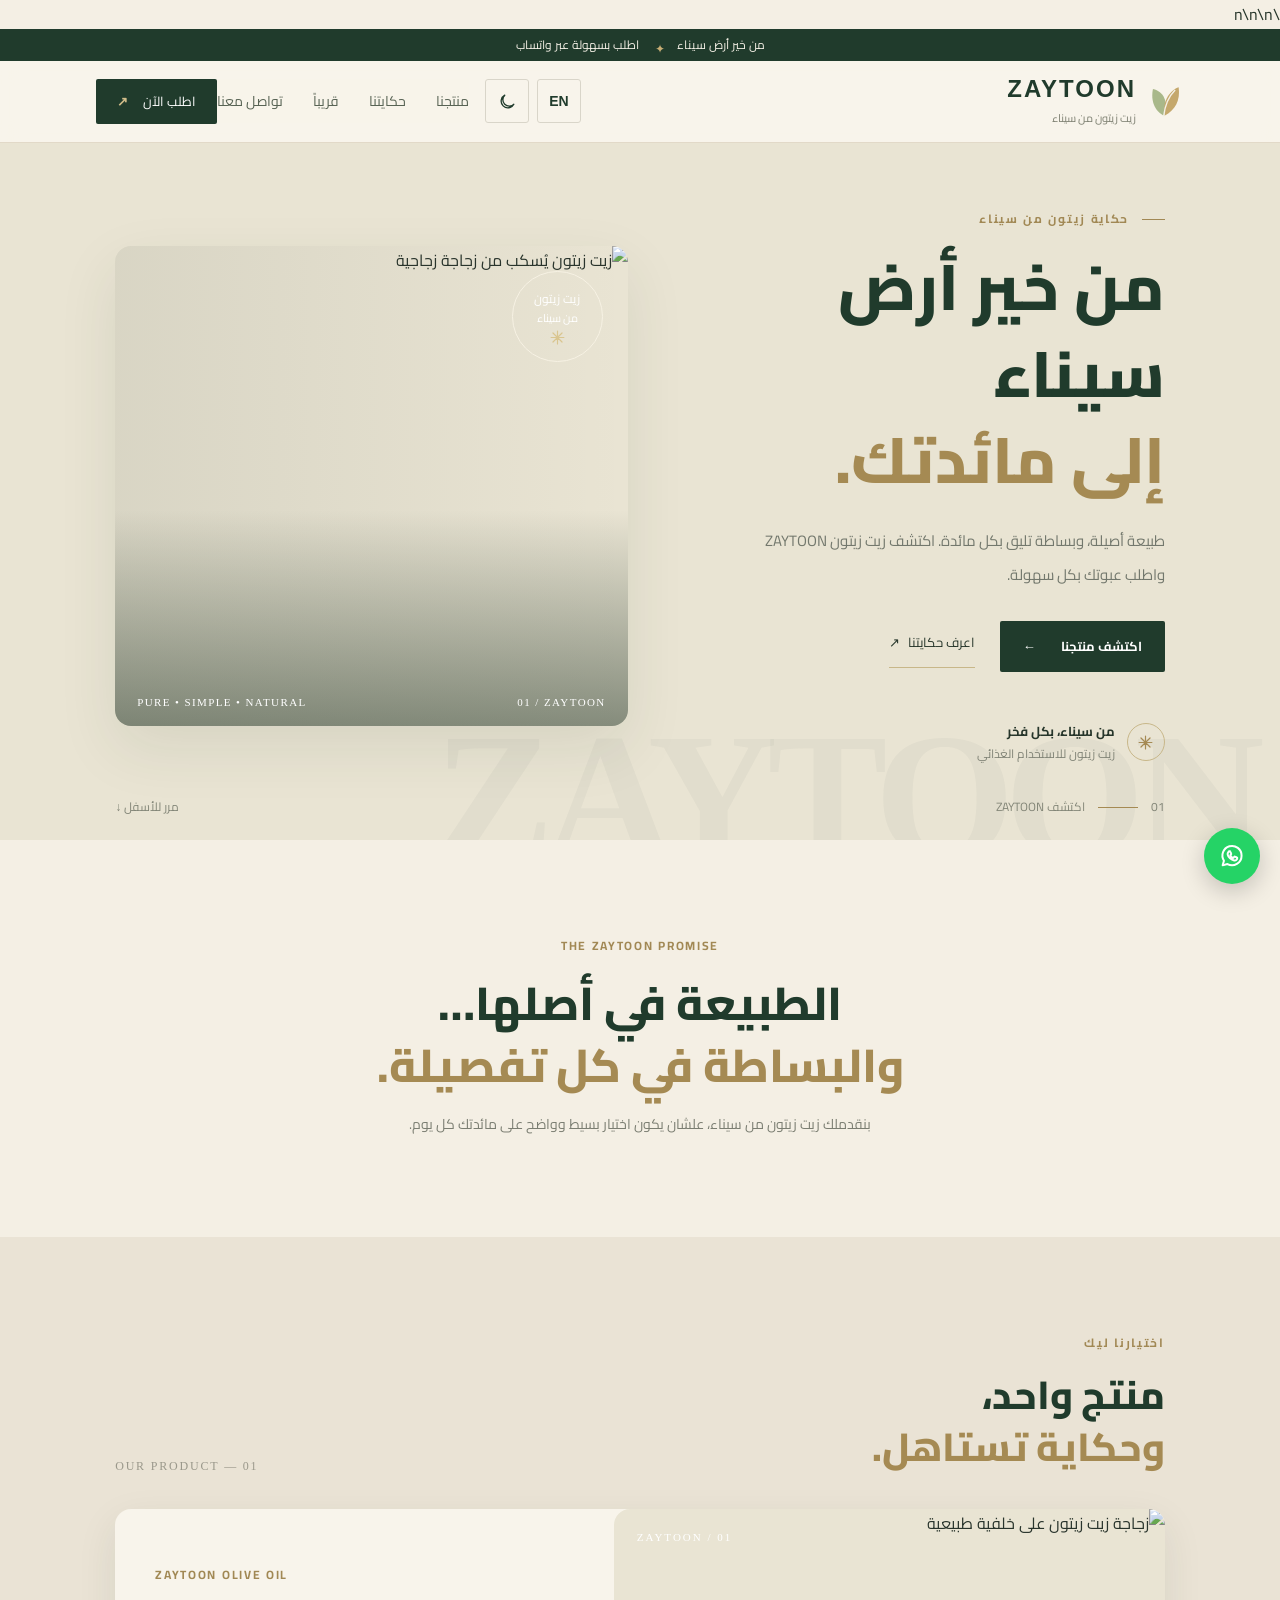
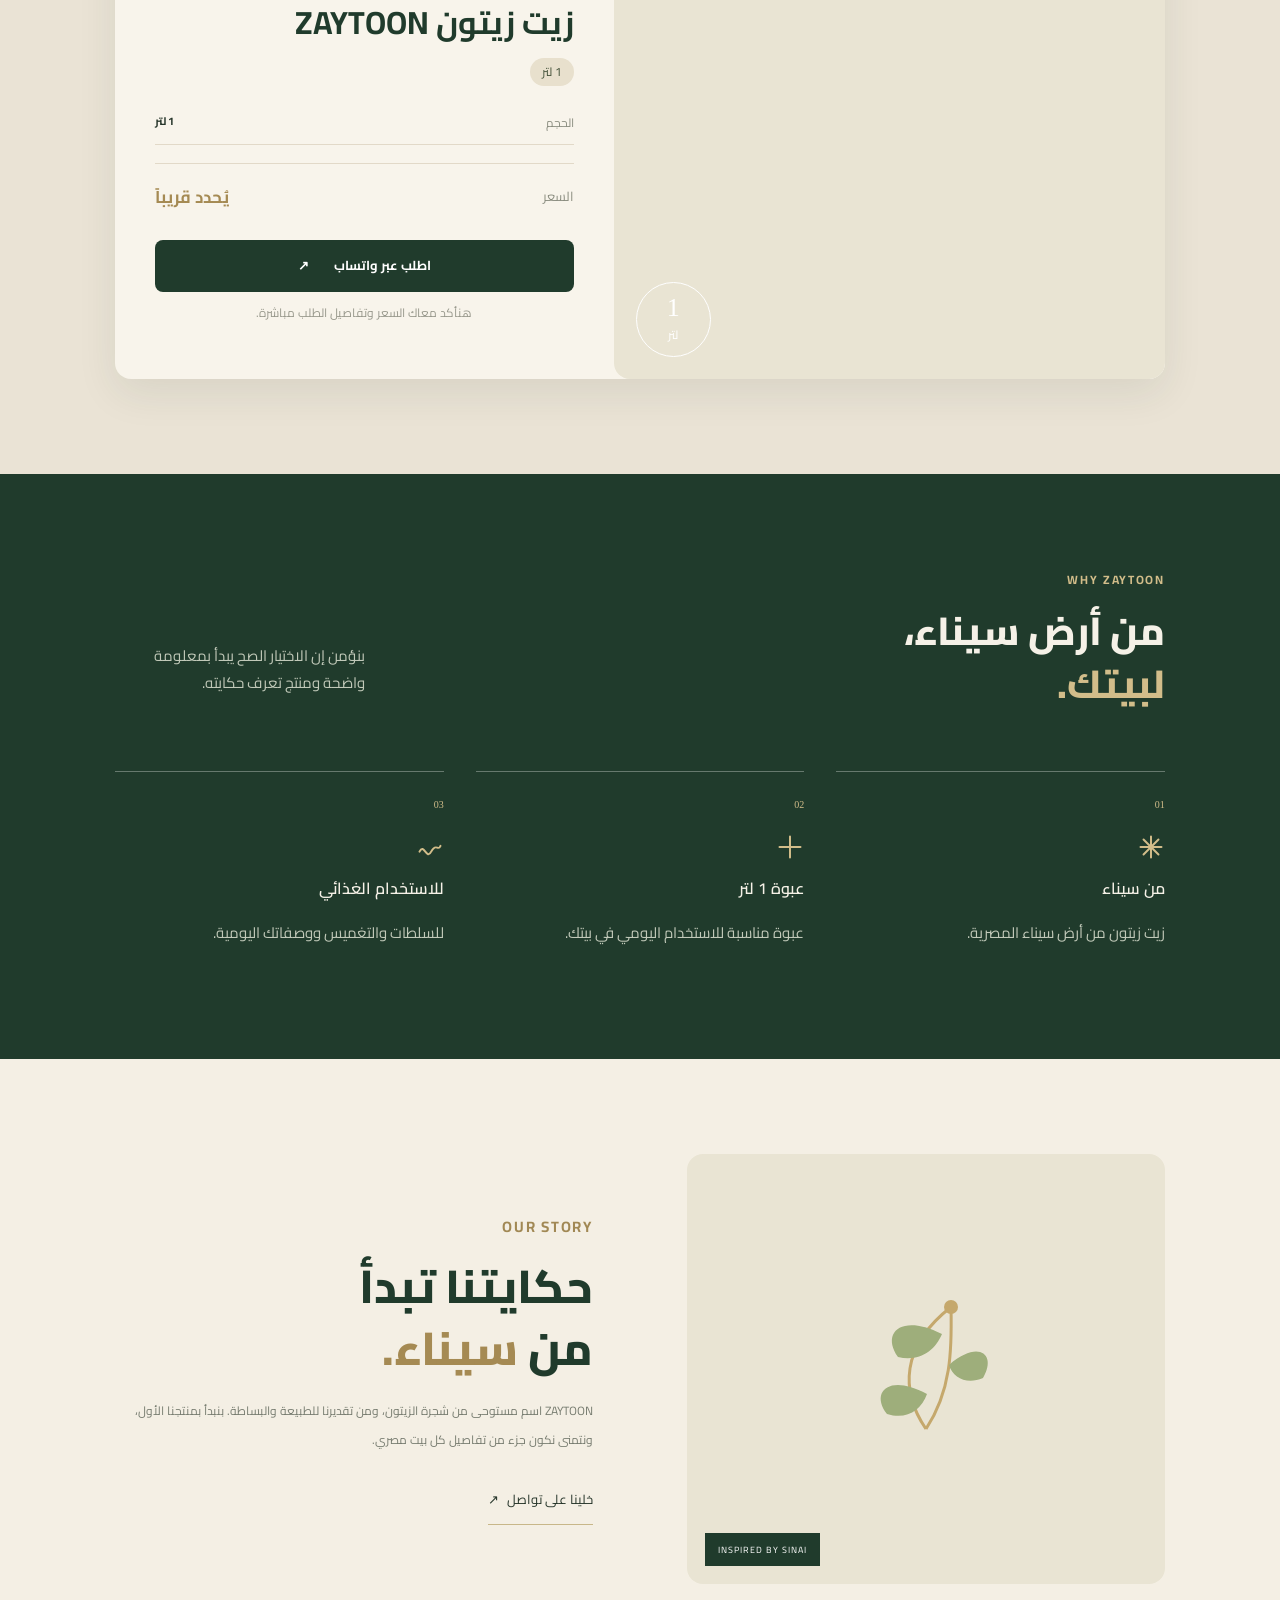
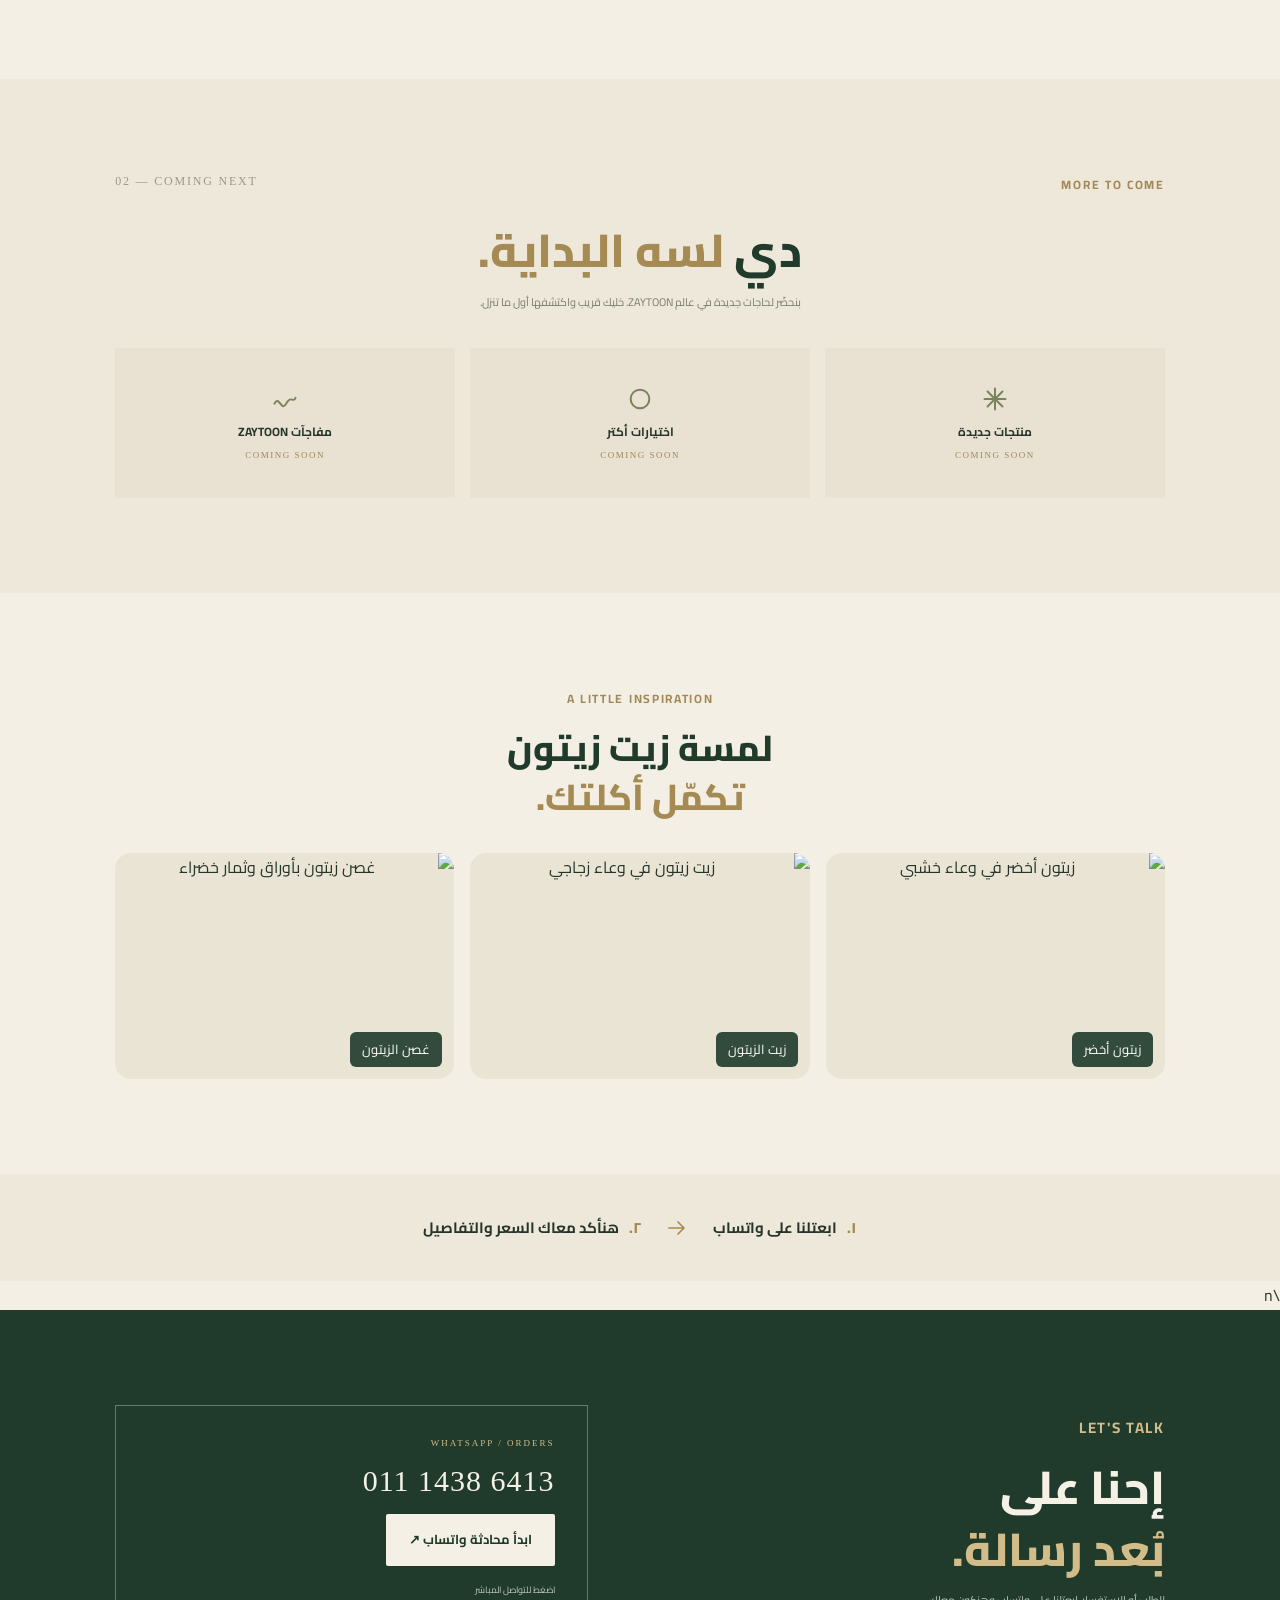
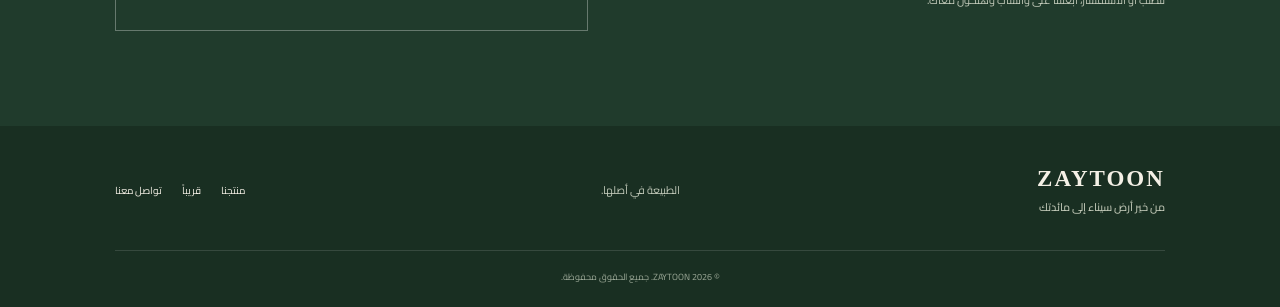
==== commit f7bf2a99: "Update ZAYTOON static site files" ====
--- a/index.html
+++ b/index.html
@@ -7,16 +7,16 @@
 <meta name="description" content="ZAYTOON — زيت زيتون من سيناء. اكتشف المنتج واطلب بسهولة عبر واتساب.">
 <link rel="preconnect" href="https://fonts.googleapis.com">
 <link rel="preconnect" href="https://fonts.gstatic.com" crossorigin>
-<link href="https://fonts.googleapis.com/css2?family=Cairo:wght@400;500;600;700;800&family=DM+Sans:wght@400;500;600;700&display=swap" rel="stylesheet">
+<link href="https://fonts.googleapis.com/css2?family=Cairo:wght@400;500;600;700;800&display=swap" rel="stylesheet">
 <link rel="icon" type="image/svg+xml" href="favicon.svg">\n<link rel="icon" type="image/png" sizes="192x192" href="favicon.png">\n<link rel="apple-touch-icon" href="favicon.png">\n<link rel="stylesheet" href="style.css">
 </head>
 <body>
-<div class="topline">من خير أرض سيناء إلى مائدتك <span>✦</span> اطلب بسهولة عبر واتساب</div>
+<div class="topline">من خير أرض سيناء إلى مائدتك <span aria-hidden="true"><svg viewBox="0 0 16 16"><path d="M8 1v14M1 8h14M3 3l10 10m0-10L3 13"/></svg></span> اطلب بسهولة عبر واتساب</div>
 <header class="header">
 <a class="logo" href="#home" aria-label="ZAYTOON">
 <svg viewBox="0 0 44 44" aria-hidden="true"><path d="M21 38C8 31 7 17 9 8c12 3 18 14 12 30Z" fill="#a9b88a"/><path d="M22 38C19 21 29 9 38 6c2 15-4 26-16 32Z" fill="#c5a86c"/><path d="M21 39Q23 20 34 9" stroke="#f4f0e6" stroke-width="1.6" fill="none"/></svg>
 <span>ZAYTOON<small>زيت زيتون من سيناء</small></span></a>
-<div class="header-tools"><button class="utility-btn language-toggle" type="button" aria-label="Switch language" title="English">EN</button><button class="utility-btn theme-toggle" type="button" aria-label="Enable dark mode" title="الوضع الليلي">☾</button></div>
+<div class="header-tools"><button class="utility-btn language-toggle" type="button" aria-label="Switch language" title="English">EN</button><button class="utility-btn theme-toggle" type="button" aria-label="Enable dark mode" title="الوضع الليلي"><svg viewBox="0 0 24 24" aria-hidden="true"><path d="M20 15.5A8 8 0 0 1 8.5 4 8.5 8.5 0 1 0 20 15.5Z"/></svg></button></div>
 <button class="hamb" type="button" aria-label="فتح القائمة" aria-expanded="false"><svg viewBox="0 0 24 24" aria-hidden="true"><path d="M4 7h16M4 12h16M4 17h16"/></svg></button>
 <nav><a href="#product">منتجنا</a><a href="#difference">حكايتنا</a><a href="#soon">قريباً</a><a href="#contact">تواصل معنا</a></nav>
 <a class="nav-cta" href="https://wa.me/201114386413?text=مرحباً%20ZAYTOON،%20حابب%20أطلب%20زيت%20زيتون%201%20لتر" target="_blank" rel="noopener">اطلب الآن <b>↗</b></a>
@@ -32,7 +32,7 @@
 <div class="hero-proof"><span class="leaf" aria-hidden="true"><svg viewBox="0 0 24 24"><path d="M12 3v18M3 12h18M5.6 5.6l12.8 12.8m0-12.8L5.6 18.4"/></svg></span><div><b>من سيناء، بكل فخر</b><small>زيت زيتون للاستخدام الغذائي</small></div></div>
 </div>
 <div class="hero-visual">
-<img src="https://images.unsplash.com/photo-1474979266404-7eaacbcd87c5?auto=format&fit=crop&w=1400&q=90" alt="زيت زيتون في زجاجة زجاجية مع أغصان الزيتون" width="1400" height="1000">
+<img src="images/hero.jpg" alt="زيت زيتون يُسكب من زجاجة زجاجية" width="1200" height="800" fetchpriority="high">
 <div class="visual-shade"></div><div class="round-seal">زيت زيتون<small>من سيناء</small><b aria-hidden="true"><svg viewBox="0 0 24 24"><path d="M12 3v18M3 12h18M5.6 5.6l12.8 12.8m0-12.8L5.6 18.4"/></svg></b></div>
 <div class="visual-caption"><span dir="ltr" class="ltr-isolate">01 / ZAYTOON</span><span dir="ltr" class="ltr-isolate">PURE • SIMPLE • NATURAL</span></div>
 </div>
@@ -46,9 +46,9 @@
 <section class="product-section section" id="product">
 <div class="section-head"><div><p class="eyebrow">اختيارنا ليك</p><h2>منتج واحد،<br><em>وحكاية تستاهل.</em></h2></div><span class="en-index">01 — OUR PRODUCT</span></div>
 <div class="product">
-<div class="product-image"><img src="https://images.unsplash.com/photo-1504279577054-acfeccf8fc52?auto=format&fit=crop&w=1400&q=90" alt="زجاجة زيت زيتون ZAYTOON 1 لتر" width="1400" height="1000" loading="lazy"><span class="image-kicker" dir="ltr"><bdi>ZAYTOON / 01</bdi></span><span class="liter">1<small>لتر</small></span></div>
-<div class="product-copy"><p class="eyebrow" dir="ltr"><bdi>ZAYTOON OLIVE OIL</bdi></p><h3>زيت زيتون<br><em>1 لتر</em></h3><p>زيت زيتون من سيناء، مناسب للاستخدام الغذائي وإضافة لمسة مميزة لأطباقك.</p>
-<div class="detail"><span>الحجم</span><b>1 لتر</b></div><div class="detail"><span>المنشأ</span><b>سيناء – مصر</b></div>
+<div class="product-image"><img src="images/product.jpg" alt="زجاجة زيت زيتون على خلفية طبيعية" width="1200" height="800" loading="lazy"><span class="image-kicker" dir="ltr"><bdi>ZAYTOON / 01</bdi></span><span class="liter">1<small>لتر</small></span></div>
+<div class="product-copy"><p class="eyebrow" dir="ltr"><bdi>ZAYTOON OLIVE OIL</bdi></p><h3>زيت زيتون ZAYTOON</h3><span class="product-pill">1 لتر</span>
+<div class="detail"><span>المنشأ</span><b>سيناء – مصر</b></div>
 <div class="price"><span>السعر</span><strong id="price">يُحدد قريباً</strong></div>
 <a class="button primary wide" href="https://wa.me/201114386413?text=%D9%85%D8%B1%D8%AD%D8%A8%D8%A7%D9%8B%20ZAYTOON%D8%8C%20%D8%AD%D8%A7%D8%A8%D8%A8%20%D8%A3%D8%B7%D9%84%D8%A8%20%D8%B2%D9%8A%D8%AA%20%D8%B2%D9%8A%D8%AA%D9%88%D9%86%201%20%D9%84%D8%AA%D8%B1.%20%D8%A7%D9%84%D8%A7%D8%B3%D9%85%3A%20...%20%D8%A7%D9%84%D9%83%D9%85%D9%8A%D8%A9%3A%20...%20%D8%A7%D9%84%D9%85%D9%86%D8%B7%D9%82%D8%A9%3A%20..." target="_blank" rel="noopener">اطلب عبر واتساب <span>↗</span></a><small class="hint">هنأكد معاك السعر وتفاصيل الطلب مباشرة.</small>
 </div></div>
@@ -63,7 +63,7 @@
 
 </section>
 <section class="story section">
-<div class="story-photo"><img src="https://images.unsplash.com/photo-1504279577054-acfeccf8fc52?auto=format&fit=crop&w=1200&q=90" alt="أغصان زيتون في ضوء الشمس" width="1200" height="900" loading="lazy"><span dir="ltr"><bdi>INSPIRED BY SINAI</bdi></span></div>
+<div class="story-photo story-emblem" aria-hidden="true"><span dir="ltr"><bdi>INSPIRED BY SINAI</bdi></span><svg viewBox="0 0 180 180"><path d="M90 150C64 112 65 67 115 28M90 150C115 112 116 72 115 28" fill="none" stroke="#c5a86c" stroke-width="3"/><path d="M106 55C65 34 45 54 62 78C83 83 99 72 106 55ZM113 86C143 60 161 76 147 99C131 106 117 99 113 86ZM91 115C53 94 34 113 51 135C70 141 85 132 91 115Z" fill="#9eae7b"/><circle cx="115" cy="28" r="7" fill="#c5a86c"/></svg></div>
 <div class="story-copy"><p class="eyebrow">OUR STORY</p><h2>حكايتنا تبدأ<br>من <em>سيناء.</em></h2><p>ZAYTOON اسم مستوحى من شجرة الزيتون، ومن تقديرنا للطبيعة والبساطة. بنبدأ بمنتجنا الأول، ونتمنى نكون جزء من تفاصيل كل بيت مصري.</p><a class="underlink" href="#contact">خلينا على تواصل <span>↗</span></a></div>
 </section>
 <section class="coming section" id="soon">
@@ -71,8 +71,12 @@
 <h2>دي <em>لسه البداية.</em></h2><p>بنحضّر لحاجات جديدة في عالم ZAYTOON. خليك قريب واكتشفها أول ما تنزل.</p>
 <div class="soon-grid"><article><i aria-hidden="true"><svg viewBox="0 0 24 24"><path d="M12 3v18M3 12h18M5.6 5.6l12.8 12.8m0-12.8L5.6 18.4"/></svg></i><b>منتجات جديدة</b><small dir="ltr"><bdi>COMING SOON</bdi></small></article><article><i aria-hidden="true"><svg viewBox="0 0 24 24"><circle cx="12" cy="12" r="8"/></svg></i><b>اختيارات أكتر</b><small dir="ltr"><bdi>COMING SOON</bdi></small></article><article><i aria-hidden="true"><svg viewBox="0 0 24 24"><path d="M3 16c4-8 6 8 10 0s6 0 8-5"/></svg></i><b>مفاجآت ZAYTOON</b><small dir="ltr"><bdi>COMING SOON</bdi></small></article></div>
 </section>
-<section class="uses section"><p class="eyebrow center">A LITTLE INSPIRATION</p><h2>لمسة زيت زيتون<br><em>تكمّل أكلتك.</em></h2><div class="uses-grid"><div><small>01</small><b>على السلطات</b></div><div><small>02</small><b>مع الخبز والتغميس</b></div><div><small>03</small><b>في وصفاتك اليومية</b></div></div></section>
-<section class="contact section" id="contact"><div><p class="eyebrow">LET'S TALK</p><h2>إحنا على<br><em>بُعد رسالة.</em></h2><p>للطلب أو الاستفسار، ابعتلنا على واتساب وهنكون معاك.</p></div><div class="contact-card"><small dir="ltr"><bdi>WHATSAPP / ORDERS</bdi></small><strong><bdi dir="ltr">011 1438 6413</bdi></strong><a class="button light-button" href="https://wa.me/201114386413?text=مرحباً%20ZAYTOON،%20حابب%20أستفسر%20عن%20المنتج" target="_blank" rel="noopener">ابدأ محادثة واتساب ↗</a><span>اضغط للتواصل المباشر</span></div></section>
+<section class="uses section"><p class="eyebrow center">A LITTLE INSPIRATION</p><h2>لمسة زيت زيتون<br><em>تكمّل أكلتك.</em></h2><div class="inspiration-grid">
+<figure><img src="images/olives-bowl.jpg" alt="زيتون أخضر في وعاء خشبي" width="1200" height="800" loading="lazy"><figcaption>زيتون أخضر</figcaption></figure>
+<figure><img src="images/jar.jpg" alt="زيت زيتون في وعاء زجاجي" width="1200" height="800" loading="lazy"><figcaption>زيت الزيتون</figcaption></figure>
+<figure><img src="images/branch.jpg" alt="غصن زيتون بأوراق وثمار خضراء" width="1200" height="800" loading="lazy"><figcaption>غصن الزيتون</figcaption></figure>
+</div></section>
+<section class="order-steps section" aria-label="خطوات الطلب"><div><span>١.</span><b>ابعتلنا على واتساب</b></div><i aria-hidden="true"><svg viewBox="0 0 24 24"><path d="M4 12h15m-6-6 6 6-6 6"/></svg></i><div><span>٢.</span><b>هنأكد معاك السعر والتفاصيل</b></div></section>\n<section class="contact section" id="contact"><div><p class="eyebrow">LET'S TALK</p><h2>إحنا على<br><em>بُعد رسالة.</em></h2><p>للطلب أو الاستفسار، ابعتلنا على واتساب وهنكون معاك.</p></div><div class="contact-card"><small dir="ltr"><bdi>WHATSAPP / ORDERS</bdi></small><strong><bdi dir="ltr">011 1438 6413</bdi></strong><a class="button light-button" href="https://wa.me/201114386413?text=مرحباً%20ZAYTOON،%20حابب%20أستفسر%20عن%20المنتج" target="_blank" rel="noopener">ابدأ محادثة واتساب ↗</a><span>اضغط للتواصل المباشر</span></div></section>
 </main>
 <footer><a class="footer-logo" href="#home">ZAYTOON<small>من خير أرض سيناء إلى مائدتك</small></a><p>الطبيعة في أصلها.</p><div><a href="#product">منتجنا</a><a href="#soon">قريباً</a><a href="#contact">تواصل معنا</a></div><small class="copy">© <span id="year"></span> ZAYTOON. جميع الحقوق محفوظة.</small></footer>
 <a class="whatsapp-float" href="https://wa.me/201114386413" target="_blank" rel="noopener" aria-label="اطلب عبر واتساب"><svg viewBox="0 0 24 24" aria-hidden="true"><path d="M20.2 11.7a8.2 8.2 0 0 1-12.1 7.2L4 20l1.1-4a8.2 8.2 0 1 1 15.1-4.3Z"/><path d="M9 8.4c.2-.4.4-.4.7-.4h.5c.2 0 .3.1.4.4l.7 1.6c.1.2.1.4-.1.6l-.5.6c-.2.2-.2.3 0 .6.5.8 1.2 1.4 2 1.8.3.1.4.1.6-.1l.7-.8c.2-.2.4-.2.6-.1l1.5.7c.3.1.4.3.4.5 0 .4-.2 1.1-.7 1.5-.5.5-1.2.7-1.9.6-1.1-.2-2.4-.8-3.6-1.9-1-.9-1.8-2.1-2-3.2-.2-.8 0-1.5.7-2.4Z"/></svg></a>
--- a/style.css
+++ b/style.css
@@ -130,3 +130,60 @@
 body.dark-mode .uses-grid div,
 body.dark-mode .detail, body.dark-mode .price { border-color: #414638; }
 body.dark-mode .header nav { background: #1d241d; }
+
+
+/* ZAYTOON editorial refinements */
+:root{
+  --space-1:8px; --space-2:16px; --space-3:24px; --space-4:48px; --space-5:80px;
+  --brand-green:#203b2c; --brand-cream:#f4efe4; --brand-gold:#a58a53;
+  --image-fallback:#e9e4d3;
+}
+body{background:var(--brand-cream);line-height:1.8}
+.hero,.product-image,.hero-visual,.story-photo,.inspiration-grid figure{background:var(--image-fallback)}
+.hero-visual img,.product-image img,.inspiration-grid img{width:100%;height:100%;object-fit:cover;border-radius:16px}
+.hero-visual,.product-image,.story-photo,.inspiration-grid figure{border-radius:16px;overflow:hidden}
+.product{border-radius:16px;overflow:hidden;box-shadow:0 14px 40px rgba(32,59,44,.09);padding:0}
+.product-copy{padding:40px}
+.product-copy h3{font-size:clamp(24px,3vw,32px);line-height:1.35;margin:0 0 12px}
+.product-pill{display:inline-flex;align-items:center;min-height:28px;padding:2px 12px;border-radius:999px;background:#e8e0cd;color:#45533b;font-size:12px;margin-bottom:16px}
+.price{border-top:1px solid #e2d9c8;margin-top:18px;padding-top:18px}
+.price strong{font-size:17px}
+.product-copy .wide{width:100%;min-height:48px;border-radius:8px}
+.hint{font-size:12px;line-height:1.8}
+.topline span{display:inline-flex;width:14px;height:14px}
+.topline svg{width:100%;height:100%;fill:none;stroke:#c8ae75;stroke-width:1.5;stroke-linecap:round}
+.utility-btn{width:44px;height:44px;display:grid;place-items:center}
+.utility-btn svg{width:19px;height:19px;fill:none;stroke:currentColor;stroke-width:1.7;stroke-linecap:round;stroke-linejoin:round}
+.header-tools{display:flex;align-items:center;gap:8px}
+.story-emblem{display:grid;place-items:center;background:#e9e4d3}
+.story-emblem svg{width:180px;height:180px}
+.story-emblem span{position:absolute;bottom:18px;inset-inline-start:18px;background:#203b2c;color:white;padding:8px 13px;font:9px "Cairo";letter-spacing:1px}
+.inspiration-grid{display:grid;grid-template-columns:repeat(3,minmax(0,1fr));gap:16px;margin-top:32px}
+.inspiration-grid figure{margin:0;position:relative;aspect-ratio:3/2}
+.inspiration-grid img{display:block}
+.inspiration-grid figcaption{position:absolute;inset-inline-start:12px;bottom:12px;background:rgba(32,59,44,.9);color:#fff;border-radius:6px;padding:6px 12px;font-size:13px}
+.order-steps{display:flex;align-items:center;justify-content:center;gap:24px;background:#eee8da;padding-block:40px}
+.order-steps div{display:flex;align-items:center;gap:10px;font-size:15px}
+.order-steps div span{color:#a58a53;font-weight:800}
+.order-steps>i{width:24px;height:24px;color:#a58a53}
+.order-steps svg{width:100%;height:100%;fill:none;stroke:currentColor;stroke-width:1.7;stroke-linecap:round;stroke-linejoin:round}
+.whatsapp-float{inset-inline-start:20px;inset-inline-end:auto;bottom:calc(16px + env(safe-area-inset-bottom));width:56px;height:56px;border-radius:50%;background:#25D366}
+.whatsapp-float svg{width:28px;height:28px}
+html[dir="rtl"] .ltr-isolate, bdi[dir="ltr"]{direction:ltr;unicode-bidi:isolate}
+body,button,a{font-family:"Cairo",sans-serif}
+h1,h2,h3{line-height:1.35;letter-spacing:0}
+@media(max-width:800px){
+ .product-copy{padding:28px 7%}
+ .inspiration-grid{gap:10px}
+ .order-steps{gap:12px;padding-block:28px}
+ .order-steps div{font-size:13px}
+}
+@media(max-width:480px){
+ .inspiration-grid{grid-template-columns:1fr;gap:12px}
+ .inspiration-grid figure{aspect-ratio:16/9}
+ .order-steps{align-items:flex-start;flex-direction:column;gap:10px;padding:30px 7%}
+ .order-steps>i{transform:rotate(90deg);margin-inline-start:8px}
+ .product-copy h3{font-size:25px}
+ .product-pill{margin-bottom:12px}
+ .whatsapp-float{inset-inline-start:16px;inset-inline-end:auto;bottom:calc(16px + env(safe-area-inset-bottom))}
+}
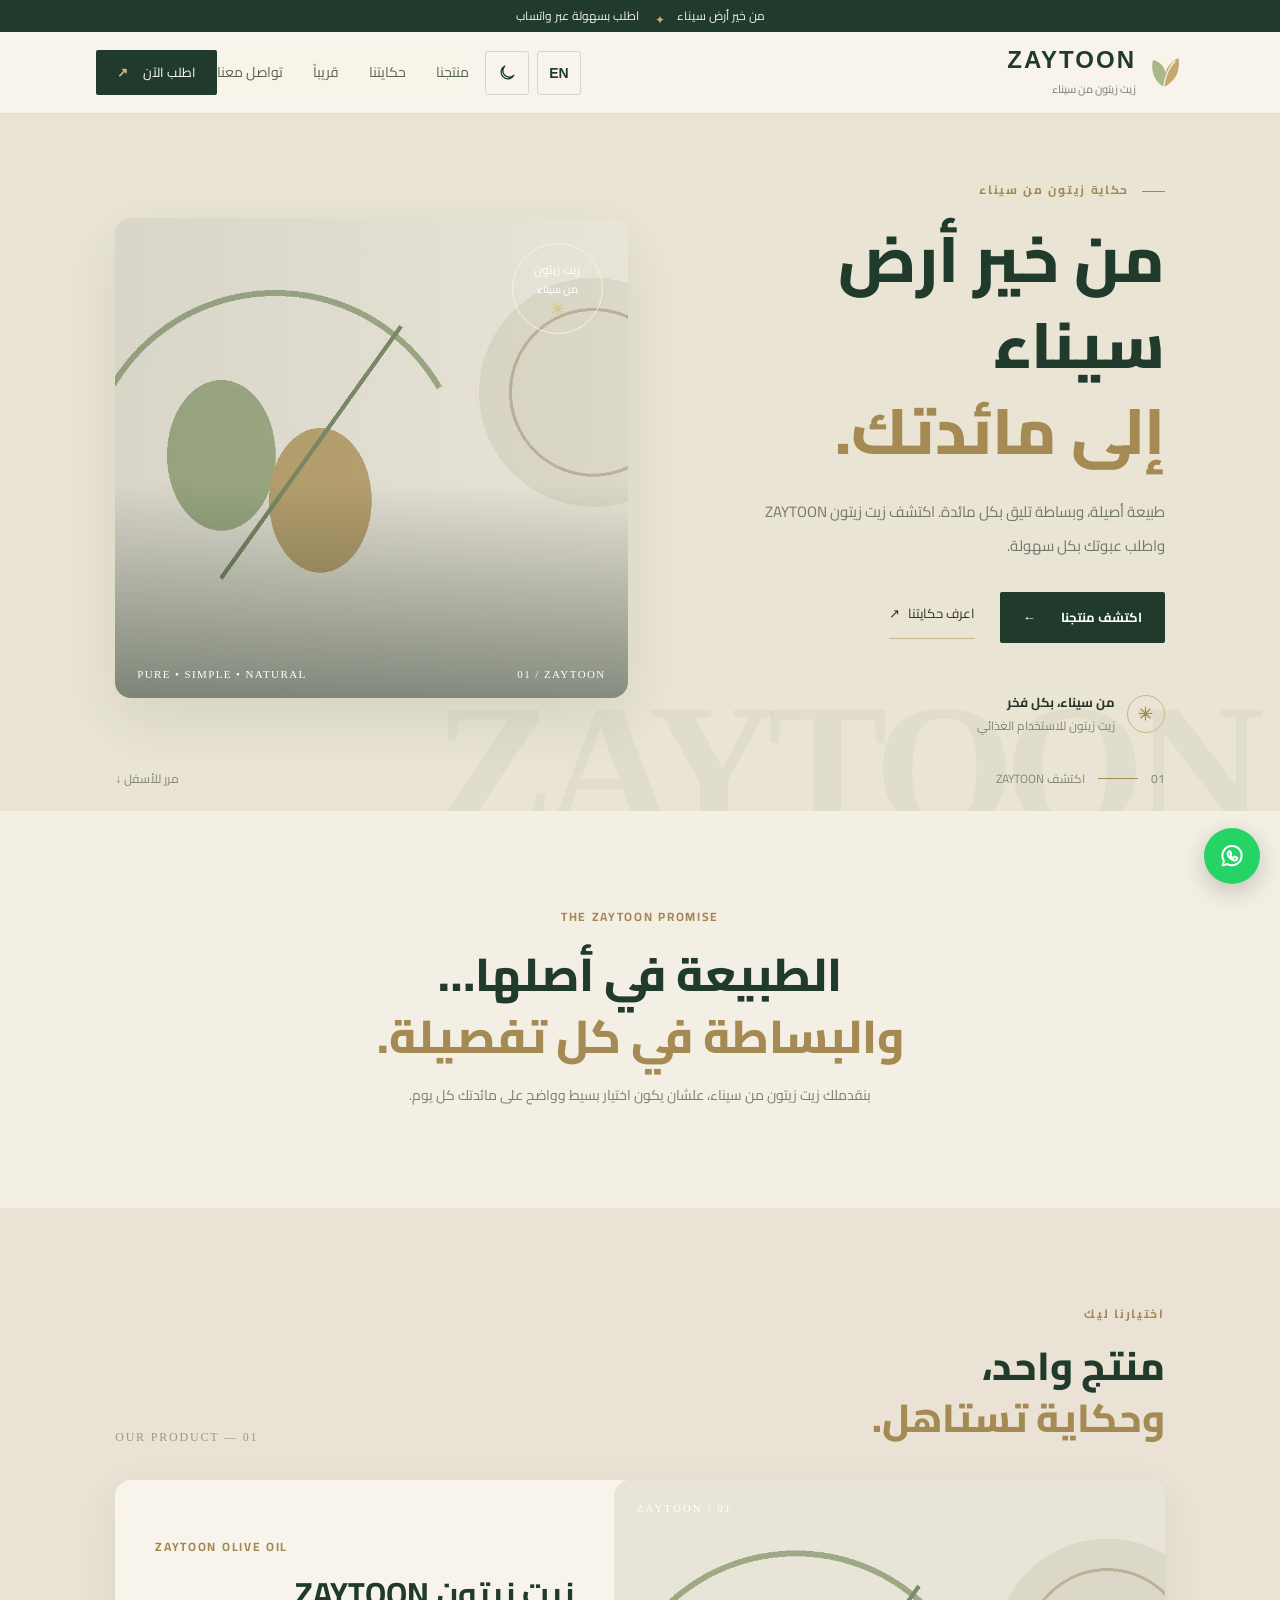
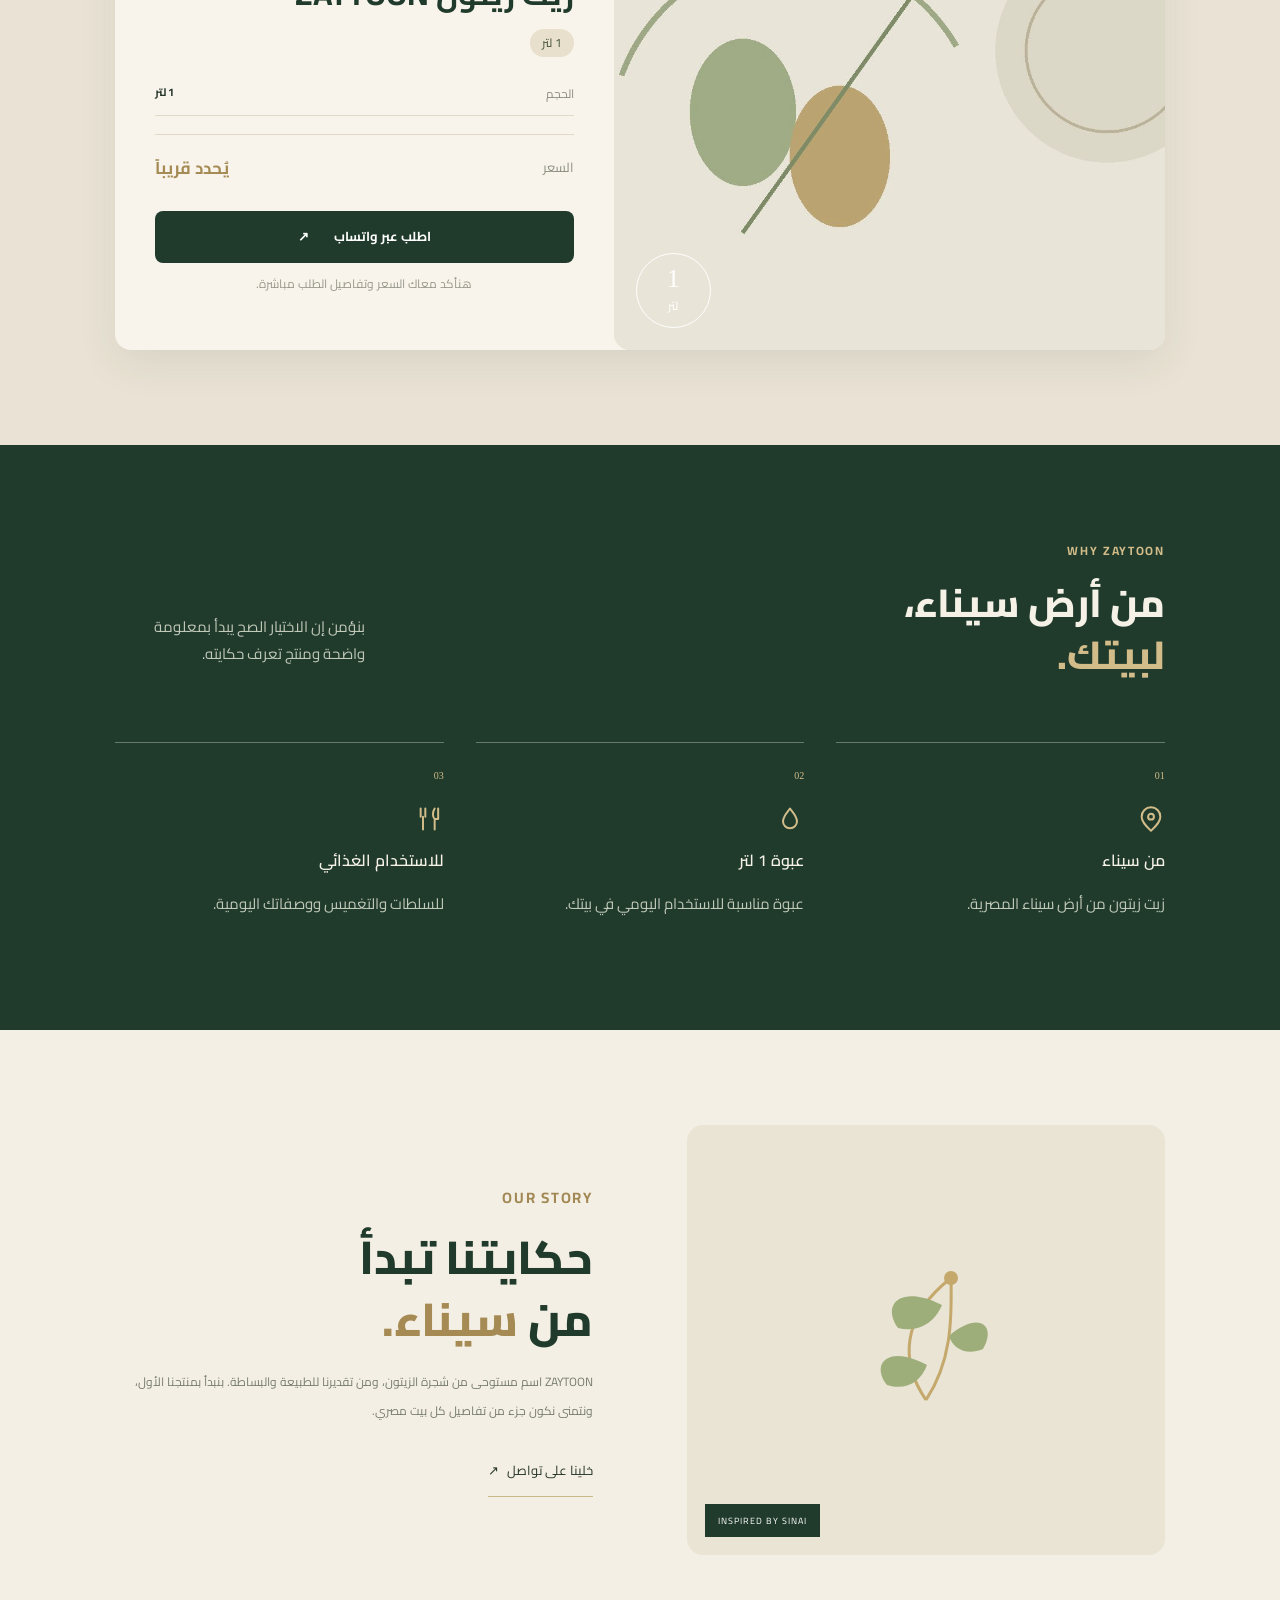
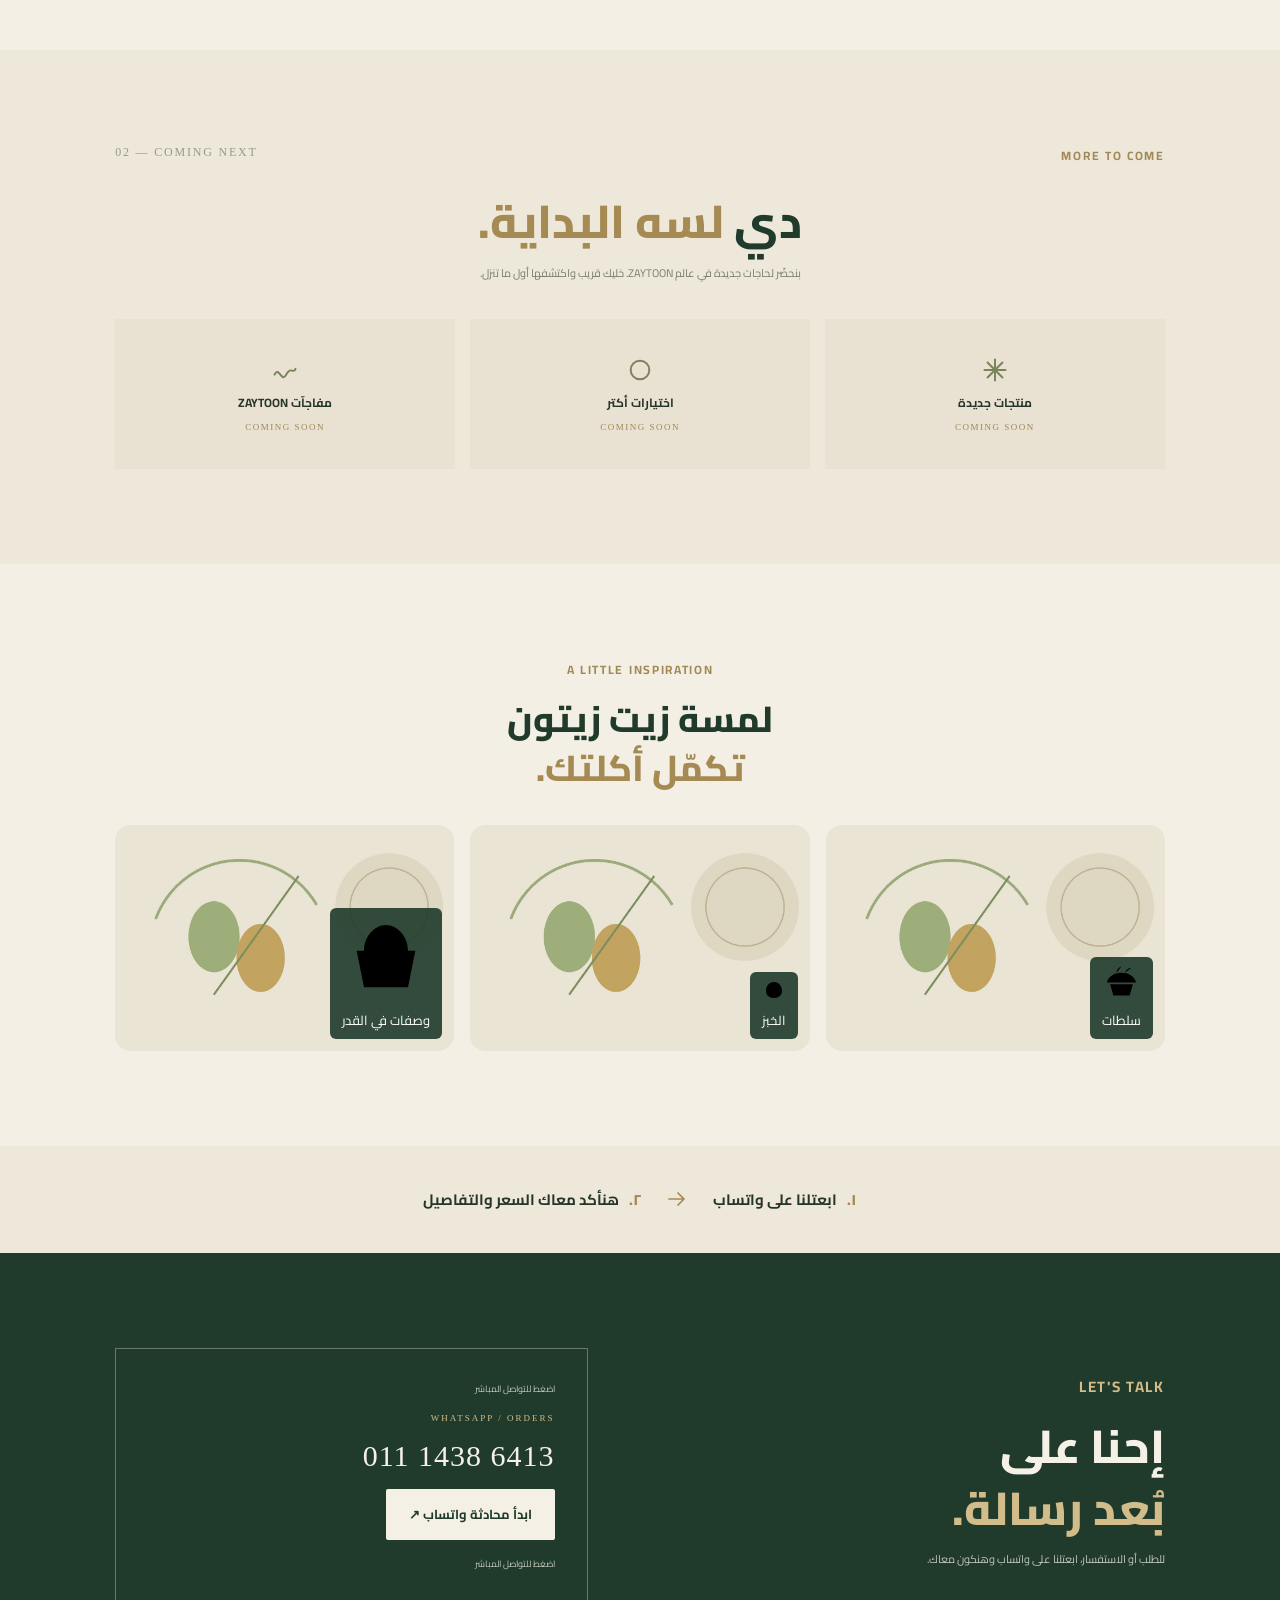
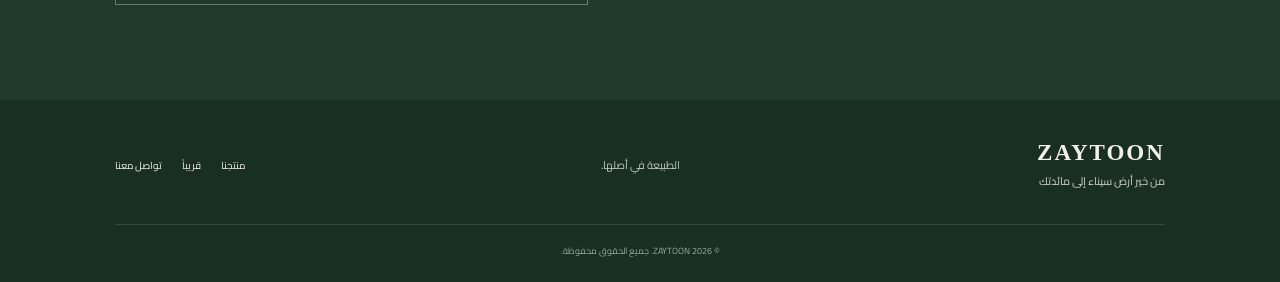
==== commit 1eafd8e4: "Add order page and form script" ====
--- a/index.html
+++ b/index.html
@@ -8,7 +8,10 @@
 <link rel="preconnect" href="https://fonts.googleapis.com">
 <link rel="preconnect" href="https://fonts.gstatic.com" crossorigin>
 <link href="https://fonts.googleapis.com/css2?family=Cairo:wght@400;500;600;700;800&display=swap" rel="stylesheet">
-<link rel="icon" type="image/svg+xml" href="favicon.svg">\n<link rel="icon" type="image/png" sizes="192x192" href="favicon.png">\n<link rel="apple-touch-icon" href="favicon.png">\n<link rel="stylesheet" href="style.css">
+<link rel="icon" type="image/svg+xml" href="favicon.svg">
+<link rel="icon" type="image/png" sizes="192x192" href="favicon.png">
+<link rel="apple-touch-icon" href="favicon.png">
+<link rel="stylesheet" href="style.css">
 </head>
 <body>
 <div class="topline">من خير أرض سيناء إلى مائدتك <span aria-hidden="true"><svg viewBox="0 0 16 16"><path d="M8 1v14M1 8h14M3 3l10 10m0-10L3 13"/></svg></span> اطلب بسهولة عبر واتساب</div>
@@ -19,7 +22,7 @@
 <div class="header-tools"><button class="utility-btn language-toggle" type="button" aria-label="Switch language" title="English">EN</button><button class="utility-btn theme-toggle" type="button" aria-label="Enable dark mode" title="الوضع الليلي"><svg viewBox="0 0 24 24" aria-hidden="true"><path d="M20 15.5A8 8 0 0 1 8.5 4 8.5 8.5 0 1 0 20 15.5Z"/></svg></button></div>
 <button class="hamb" type="button" aria-label="فتح القائمة" aria-expanded="false"><svg viewBox="0 0 24 24" aria-hidden="true"><path d="M4 7h16M4 12h16M4 17h16"/></svg></button>
 <nav><a href="#product">منتجنا</a><a href="#difference">حكايتنا</a><a href="#soon">قريباً</a><a href="#contact">تواصل معنا</a></nav>
-<a class="nav-cta" href="https://wa.me/201114386413?text=مرحباً%20ZAYTOON،%20حابب%20أطلب%20زيت%20زيتون%201%20لتر" target="_blank" rel="noopener">اطلب الآن <b>↗</b></a>
+<a class="nav-cta" href="order.html">اطلب الآن <b>↗</b></a>
 </header>
 <main id="home">
 <section class="hero">
@@ -50,15 +53,15 @@
 <div class="product-copy"><p class="eyebrow" dir="ltr"><bdi>ZAYTOON OLIVE OIL</bdi></p><h3>زيت زيتون ZAYTOON</h3><span class="product-pill">1 لتر</span>
 <div class="detail"><span>المنشأ</span><b>سيناء – مصر</b></div>
 <div class="price"><span>السعر</span><strong id="price">يُحدد قريباً</strong></div>
-<a class="button primary wide" href="https://wa.me/201114386413?text=%D9%85%D8%B1%D8%AD%D8%A8%D8%A7%D9%8B%20ZAYTOON%D8%8C%20%D8%AD%D8%A7%D8%A8%D8%A8%20%D8%A3%D8%B7%D9%84%D8%A8%20%D8%B2%D9%8A%D8%AA%20%D8%B2%D9%8A%D8%AA%D9%88%D9%86%201%20%D9%84%D8%AA%D8%B1.%20%D8%A7%D9%84%D8%A7%D8%B3%D9%85%3A%20...%20%D8%A7%D9%84%D9%83%D9%85%D9%8A%D8%A9%3A%20...%20%D8%A7%D9%84%D9%85%D9%86%D8%B7%D9%82%D8%A9%3A%20..." target="_blank" rel="noopener">اطلب عبر واتساب <span>↗</span></a><small class="hint">هنأكد معاك السعر وتفاصيل الطلب مباشرة.</small>
+<a class="button primary wide" href="order.html">اطلب عبر واتساب <span>↗</span></a><small class="hint">هنأكد معاك السعر وتفاصيل الطلب مباشرة.</small>
 </div></div>
 </section>
 <section class="features section" id="difference">
 <div class="section-head inverse"><div><p class="eyebrow">WHY ZAYTOON</p><h2>من أرض سيناء،<br><em>لبيتك.</em></h2></div><p class="feature-intro">بنؤمن إن الاختيار الصح يبدأ بمعلومة واضحة ومنتج تعرف حكايته.</p></div>
 <div class="feature-grid">
-<article><span>01</span><b class="feature-icon" aria-hidden="true"><svg viewBox="0 0 24 24"><path d="M12 3v18M3 12h18M5.6 5.6l12.8 12.8m0-12.8L5.6 18.4" /></svg></b><h3>من سيناء</h3><p>زيت زيتون من أرض سيناء المصرية.</p></article>
-<article><span>02</span><b class="feature-icon" aria-hidden="true"><svg viewBox="0 0 24 24"><path d="M12 3v18M3 12h18" /></svg></b><h3>عبوة 1 لتر</h3><p>عبوة مناسبة للاستخدام اليومي في بيتك.</p></article>
-<article><span>03</span><b class="feature-icon" aria-hidden="true"><svg viewBox="0 0 24 24"><path d="M3 16c4-8 6 8 10 0s6 0 8-5" /></svg></b><h3>للاستخدام الغذائي</h3><p>للسلطات والتغميس ووصفاتك اليومية.</p></article>
+<article><span>01</span><b class="feature-icon" aria-hidden="true"><svg viewBox="0 0 24 24" aria-hidden="true"><path d="M20 10c0 5-8 12-8 12S4 15 4 10a8 8 0 1 1 16 0Z"/><circle cx="12" cy="10" r="2.5"/></svg></b><h3>من سيناء</h3><p>زيت زيتون من أرض سيناء المصرية.</p></article>
+<article><span>02</span><b class="feature-icon" aria-hidden="true"><svg viewBox="0 0 24 24" aria-hidden="true"><path d="M12 3C9 7 6 10 6 14a6 6 0 0 0 12 0c0-4-3-7-6-11Z"/></svg></b><h3>عبوة 1 لتر</h3><p>عبوة مناسبة للاستخدام اليومي في بيتك.</p></article>
+<article><span>03</span><b class="feature-icon" aria-hidden="true"><svg viewBox="0 0 24 24" aria-hidden="true"><path d="M4 3v7m4-7v7M6 10v11M16 3c-2 3-2 7 0 9h3V3m-3 9v9"/></svg></b><h3>للاستخدام الغذائي</h3><p>للسلطات والتغميس ووصفاتك اليومية.</p></article>
 </div>
 
 </section>
@@ -72,11 +75,12 @@
 <div class="soon-grid"><article><i aria-hidden="true"><svg viewBox="0 0 24 24"><path d="M12 3v18M3 12h18M5.6 5.6l12.8 12.8m0-12.8L5.6 18.4"/></svg></i><b>منتجات جديدة</b><small dir="ltr"><bdi>COMING SOON</bdi></small></article><article><i aria-hidden="true"><svg viewBox="0 0 24 24"><circle cx="12" cy="12" r="8"/></svg></i><b>اختيارات أكتر</b><small dir="ltr"><bdi>COMING SOON</bdi></small></article><article><i aria-hidden="true"><svg viewBox="0 0 24 24"><path d="M3 16c4-8 6 8 10 0s6 0 8-5"/></svg></i><b>مفاجآت ZAYTOON</b><small dir="ltr"><bdi>COMING SOON</bdi></small></article></div>
 </section>
 <section class="uses section"><p class="eyebrow center">A LITTLE INSPIRATION</p><h2>لمسة زيت زيتون<br><em>تكمّل أكلتك.</em></h2><div class="inspiration-grid">
-<figure><img src="images/olives-bowl.jpg" alt="زيتون أخضر في وعاء خشبي" width="1200" height="800" loading="lazy"><figcaption>زيتون أخضر</figcaption></figure>
-<figure><img src="images/jar.jpg" alt="زيت زيتون في وعاء زجاجي" width="1200" height="800" loading="lazy"><figcaption>زيت الزيتون</figcaption></figure>
-<figure><img src="images/branch.jpg" alt="غصن زيتون بأوراق وثمار خضراء" width="1200" height="800" loading="lazy"><figcaption>غصن الزيتون</figcaption></figure>
+<figure><img src="images/olives-bowl.jpg" alt="زيتون أخضر في وعاء خشبي" width="1200" height="800" loading="lazy"><figcaption><span class="green-icon" aria-hidden="true"><svg viewBox="0 0 24 24"><path d="M3 12c1-4 5-6 9-6s8 2 9 6H3Zm2 1 2 7h10l2-7M9 6c0-2 1-3 3-4m2 4c1-2 2-3 4-3"/></svg></span>سلطات</figcaption></figure>
+<figure><img src="images/jar.jpg" alt="زيت زيتون في وعاء زجاجي" width="1200" height="800" loading="lazy"><figcaption><span class="green-icon" aria-hidden="true"><svg viewBox="0 0 24 24"><path d="M4 13c0-5 3-9 8-9s8 4 8 9H4Zm0 0c0 4 3 7 8 7s8-3 8-7M8 8l1 2m6-2-1 2"/></svg></span>الخبز</figcaption></figure>
+<figure><img src="images/branch.jpg" alt="غصن زيتون بأوراق وثمار خضراء" width="1200" height="800" loading="lazy"><figcaption><span class="green-icon" aria-hidden="true"><svg viewBox="0 0 24 24"><path d="M4 10h16l-2 10H6L4 10Zm2 0c0-4 3-7 6-7s6 3 6 7M8 4 6 2m10 2 2-2M12 3V1"/></svg></span>وصفات في القدر</figcaption></figure>
 </div></section>
-<section class="order-steps section" aria-label="خطوات الطلب"><div><span>١.</span><b>ابعتلنا على واتساب</b></div><i aria-hidden="true"><svg viewBox="0 0 24 24"><path d="M4 12h15m-6-6 6 6-6 6"/></svg></i><div><span>٢.</span><b>هنأكد معاك السعر والتفاصيل</b></div></section>\n<section class="contact section" id="contact"><div><p class="eyebrow">LET'S TALK</p><h2>إحنا على<br><em>بُعد رسالة.</em></h2><p>للطلب أو الاستفسار، ابعتلنا على واتساب وهنكون معاك.</p></div><div class="contact-card"><small dir="ltr"><bdi>WHATSAPP / ORDERS</bdi></small><strong><bdi dir="ltr">011 1438 6413</bdi></strong><a class="button light-button" href="https://wa.me/201114386413?text=مرحباً%20ZAYTOON،%20حابب%20أستفسر%20عن%20المنتج" target="_blank" rel="noopener">ابدأ محادثة واتساب ↗</a><span>اضغط للتواصل المباشر</span></div></section>
+<section class="order-steps section" aria-label="خطوات الطلب"><div><span>١.</span><b>ابعتلنا على واتساب</b></div><i class="green-icon" aria-hidden="true"><svg viewBox="0 0 24 24"><path d="M4 12h15m-6-6 6 6-6 6"/></svg></i><div><span>٢.</span><b>هنأكد معاك السعر والتفاصيل</b></div></section>
+<section class="contact section" id="contact"><div><p class="eyebrow">LET'S TALK</p><h2>إحنا على<br><em>بُعد رسالة.</em></h2><p>للطلب أو الاستفسار، ابعتلنا على واتساب وهنكون معاك.</p></div><div class="contact-card"><span class="green-icon contact-symbol" aria-hidden="true"><svg viewBox="0 0 24 24"><path d="M20.2 11.7a8.2 8.2 0 0 1-12.1 7.2L4 20l1.1-4a8.2 8.2 0 1 1 15.1-4.3Z"/><path d="M9 8.4c.2-.4.4-.4.7-.4h.5c.2 0 .3.1.4.4l.7 1.6c.1.2.1.4-.1.6l-.5.6c-.2.2-.2.3 0 .6.5.8 1.2 1.4 2 1.8.3.1.4.1.6-.1l.7-.8c.2-.2.4-.2.6-.1l1.5.7"/></svg></span><small dir="ltr"><bdi>WHATSAPP / ORDERS</bdi></small><strong><bdi dir="ltr">011 1438 6413</bdi></strong><a class="button light-button" href="https://wa.me/201114386413?text=مرحباً%20ZAYTOON،%20حابب%20أستفسر%20عن%20المنتج" target="_blank" rel="noopener">ابدأ محادثة واتساب ↗</a><span>اضغط للتواصل المباشر</span></div></section>
 </main>
 <footer><a class="footer-logo" href="#home">ZAYTOON<small>من خير أرض سيناء إلى مائدتك</small></a><p>الطبيعة في أصلها.</p><div><a href="#product">منتجنا</a><a href="#soon">قريباً</a><a href="#contact">تواصل معنا</a></div><small class="copy">© <span id="year"></span> ZAYTOON. جميع الحقوق محفوظة.</small></footer>
 <a class="whatsapp-float" href="https://wa.me/201114386413" target="_blank" rel="noopener" aria-label="اطلب عبر واتساب"><svg viewBox="0 0 24 24" aria-hidden="true"><path d="M20.2 11.7a8.2 8.2 0 0 1-12.1 7.2L4 20l1.1-4a8.2 8.2 0 1 1 15.1-4.3Z"/><path d="M9 8.4c.2-.4.4-.4.7-.4h.5c.2 0 .3.1.4.4l.7 1.6c.1.2.1.4-.1.6l-.5.6c-.2.2-.2.3 0 .6.5.8 1.2 1.4 2 1.8.3.1.4.1.6-.1l.7-.8c.2-.2.4-.2.6-.1l1.5.7c.3.1.4.3.4.5 0 .4-.2 1.1-.7 1.5-.5.5-1.2.7-1.9.6-1.1-.2-2.4-.8-3.6-1.9-1-.9-1.8-2.1-2-3.2-.2-.8 0-1.5.7-2.4Z"/></svg></a>
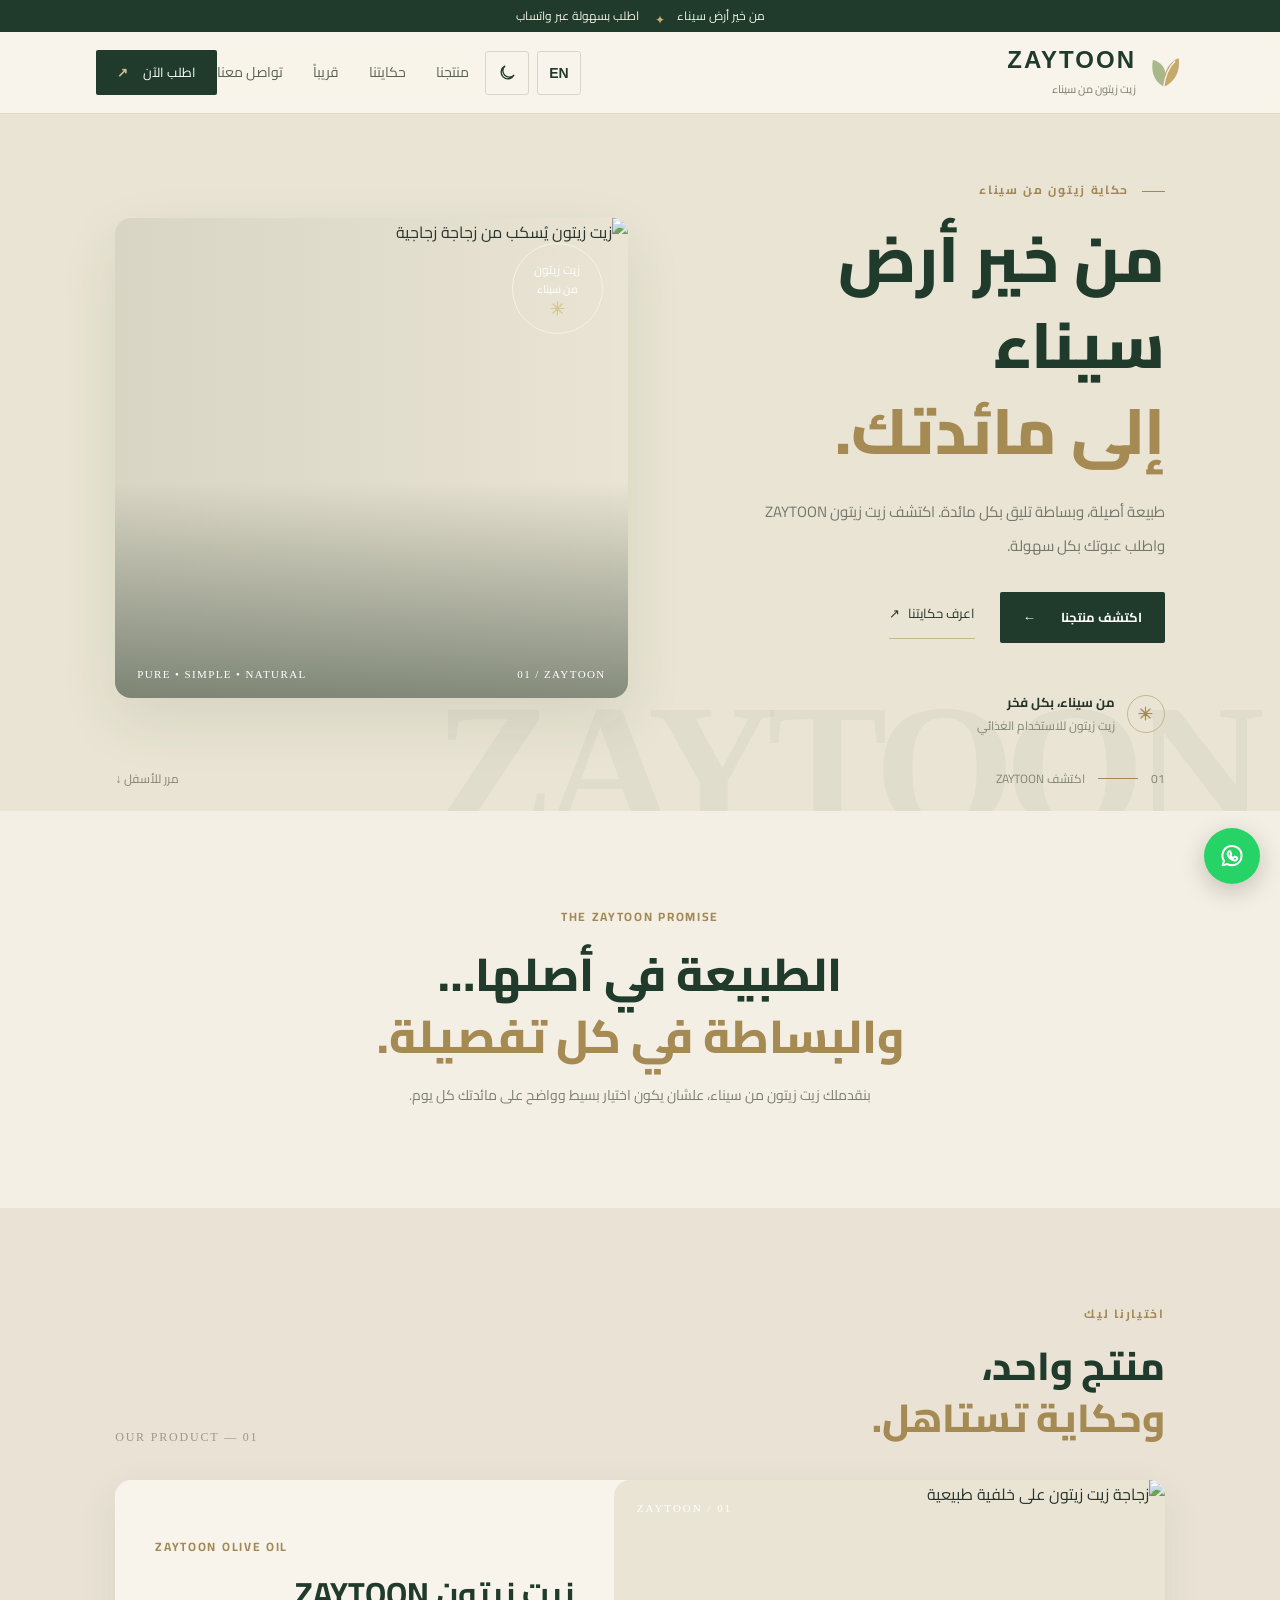
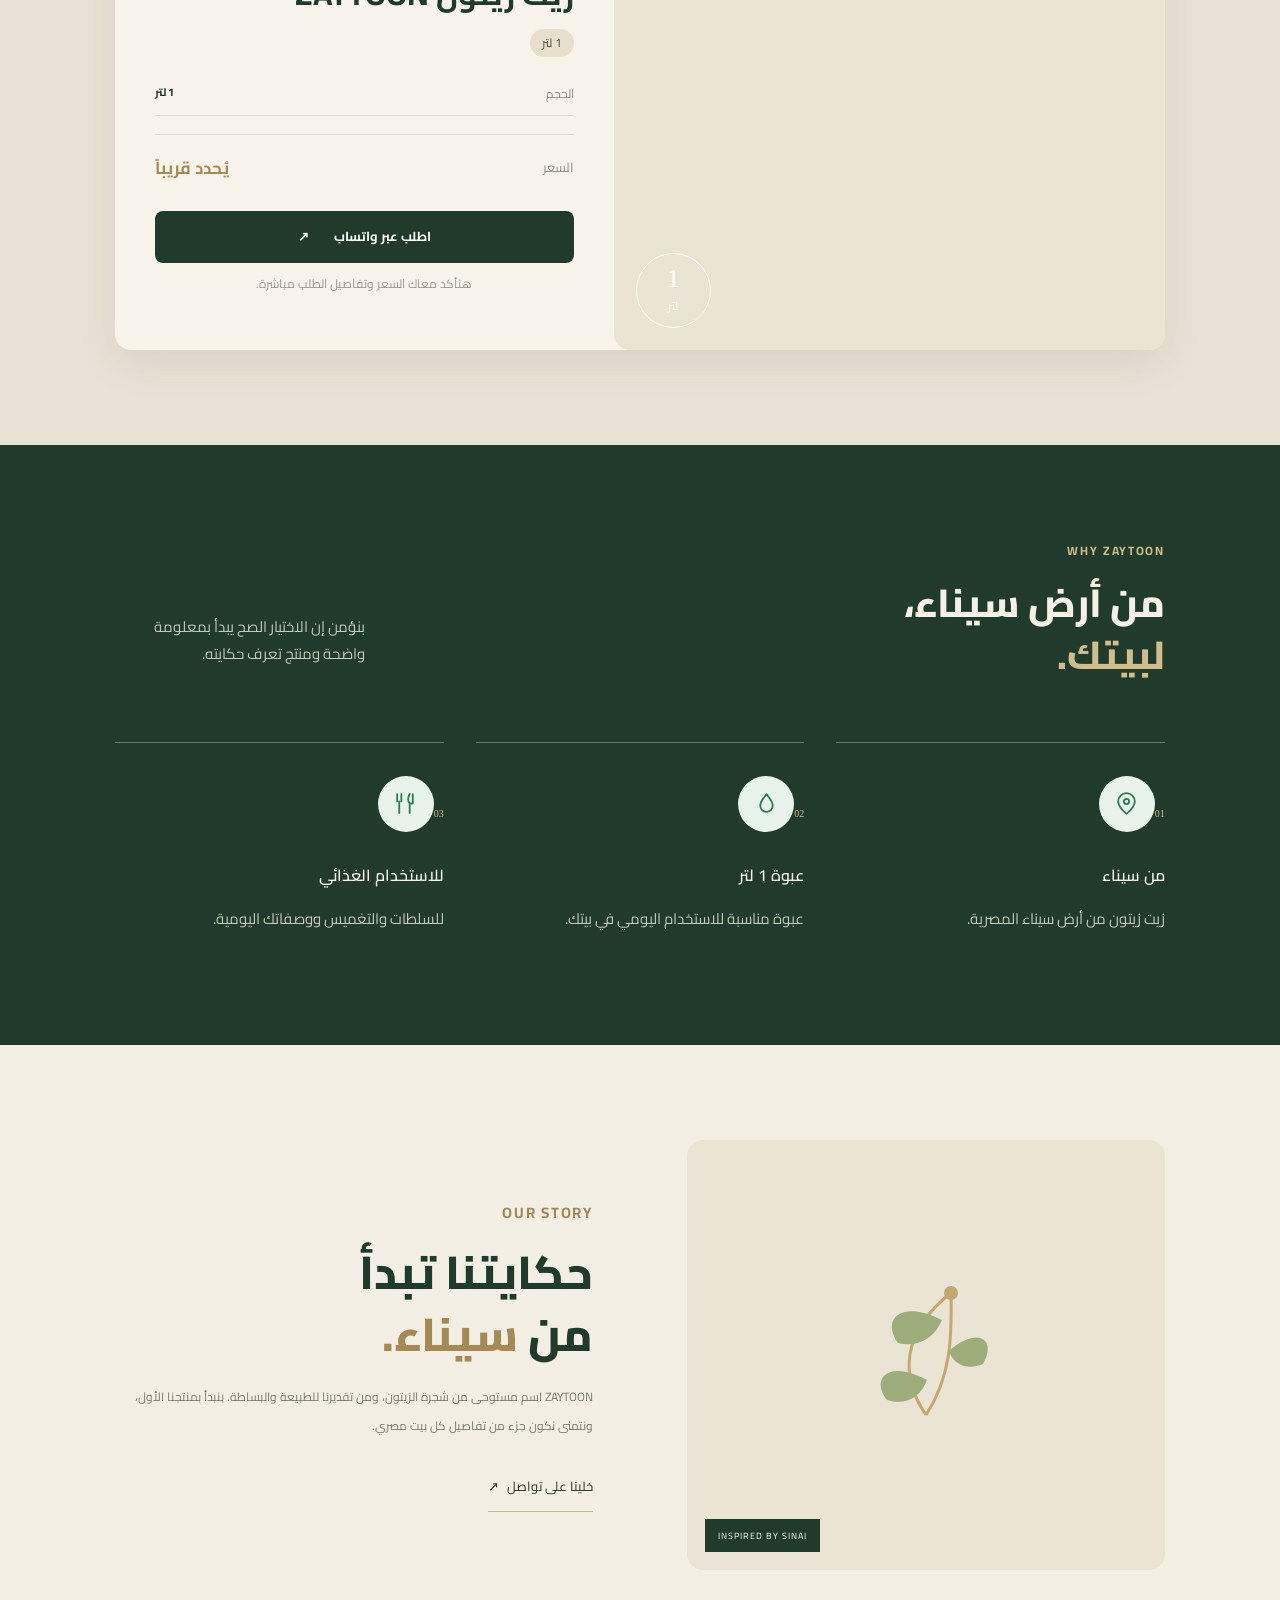
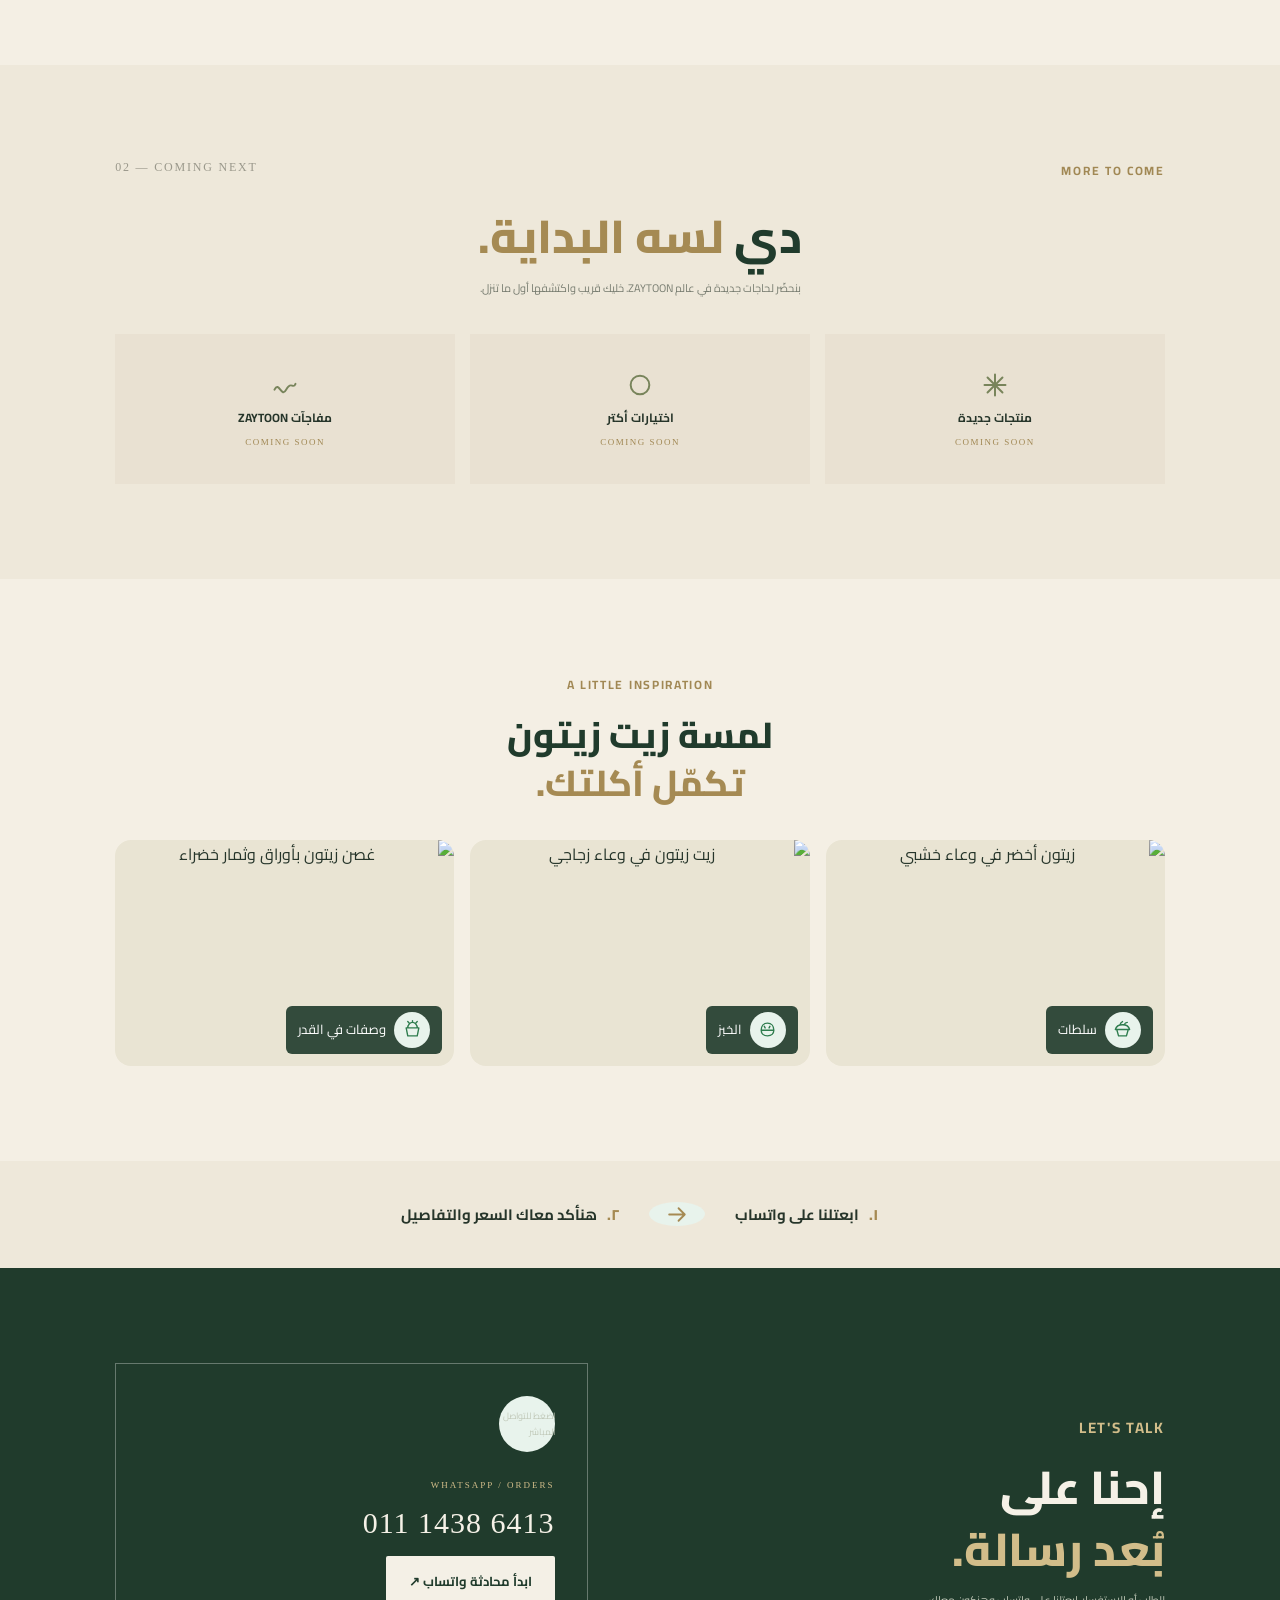
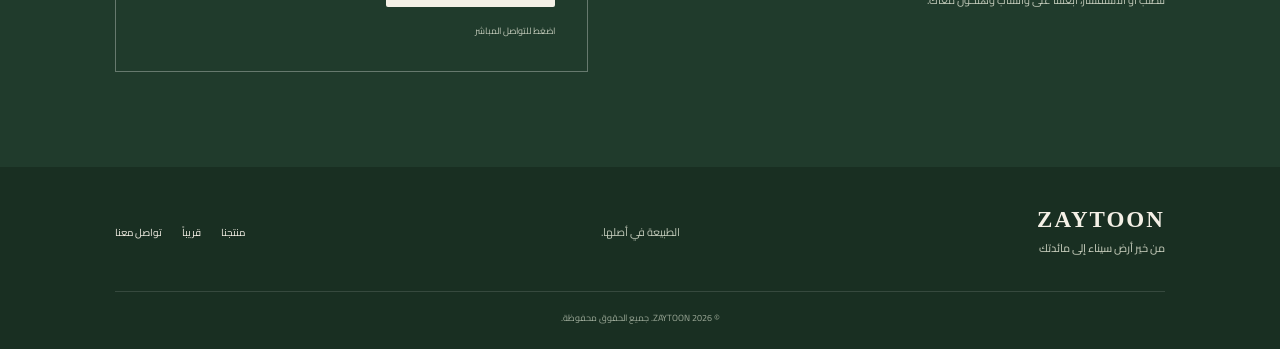
==== commit a5a7501e: "Final ZAYTOON order page fixes" ====
--- a/index.html
+++ b/index.html
@@ -35,7 +35,7 @@
 <div class="hero-proof"><span class="leaf" aria-hidden="true"><svg viewBox="0 0 24 24"><path d="M12 3v18M3 12h18M5.6 5.6l12.8 12.8m0-12.8L5.6 18.4"/></svg></span><div><b>من سيناء، بكل فخر</b><small>زيت زيتون للاستخدام الغذائي</small></div></div>
 </div>
 <div class="hero-visual">
-<img src="images/hero.jpg" alt="زيت زيتون يُسكب من زجاجة زجاجية" width="1200" height="800" fetchpriority="high">
+<img src="https://images.unsplash.com/photo-1474979266404-7eaacbcd87c5?auto=format&fit=crop&w=1400&q=90" alt="زيت زيتون يُسكب من زجاجة زجاجية" width="1200" height="800" fetchpriority="high">
 <div class="visual-shade"></div><div class="round-seal">زيت زيتون<small>من سيناء</small><b aria-hidden="true"><svg viewBox="0 0 24 24"><path d="M12 3v18M3 12h18M5.6 5.6l12.8 12.8m0-12.8L5.6 18.4"/></svg></b></div>
 <div class="visual-caption"><span dir="ltr" class="ltr-isolate">01 / ZAYTOON</span><span dir="ltr" class="ltr-isolate">PURE • SIMPLE • NATURAL</span></div>
 </div>
@@ -49,7 +49,7 @@
 <section class="product-section section" id="product">
 <div class="section-head"><div><p class="eyebrow">اختيارنا ليك</p><h2>منتج واحد،<br><em>وحكاية تستاهل.</em></h2></div><span class="en-index">01 — OUR PRODUCT</span></div>
 <div class="product">
-<div class="product-image"><img src="images/product.jpg" alt="زجاجة زيت زيتون على خلفية طبيعية" width="1200" height="800" loading="lazy"><span class="image-kicker" dir="ltr"><bdi>ZAYTOON / 01</bdi></span><span class="liter">1<small>لتر</small></span></div>
+<div class="product-image"><img src="https://images.unsplash.com/photo-1504279577054-acfeccf8fc52?auto=format&fit=crop&w=1400&q=90" alt="زجاجة زيت زيتون على خلفية طبيعية" width="1200" height="800" loading="lazy"><span class="image-kicker" dir="ltr"><bdi>ZAYTOON / 01</bdi></span><span class="liter">1<small>لتر</small></span></div>
 <div class="product-copy"><p class="eyebrow" dir="ltr"><bdi>ZAYTOON OLIVE OIL</bdi></p><h3>زيت زيتون ZAYTOON</h3><span class="product-pill">1 لتر</span>
 <div class="detail"><span>المنشأ</span><b>سيناء – مصر</b></div>
 <div class="price"><span>السعر</span><strong id="price">يُحدد قريباً</strong></div>
@@ -75,9 +75,9 @@
 <div class="soon-grid"><article><i aria-hidden="true"><svg viewBox="0 0 24 24"><path d="M12 3v18M3 12h18M5.6 5.6l12.8 12.8m0-12.8L5.6 18.4"/></svg></i><b>منتجات جديدة</b><small dir="ltr"><bdi>COMING SOON</bdi></small></article><article><i aria-hidden="true"><svg viewBox="0 0 24 24"><circle cx="12" cy="12" r="8"/></svg></i><b>اختيارات أكتر</b><small dir="ltr"><bdi>COMING SOON</bdi></small></article><article><i aria-hidden="true"><svg viewBox="0 0 24 24"><path d="M3 16c4-8 6 8 10 0s6 0 8-5"/></svg></i><b>مفاجآت ZAYTOON</b><small dir="ltr"><bdi>COMING SOON</bdi></small></article></div>
 </section>
 <section class="uses section"><p class="eyebrow center">A LITTLE INSPIRATION</p><h2>لمسة زيت زيتون<br><em>تكمّل أكلتك.</em></h2><div class="inspiration-grid">
-<figure><img src="images/olives-bowl.jpg" alt="زيتون أخضر في وعاء خشبي" width="1200" height="800" loading="lazy"><figcaption><span class="green-icon" aria-hidden="true"><svg viewBox="0 0 24 24"><path d="M3 12c1-4 5-6 9-6s8 2 9 6H3Zm2 1 2 7h10l2-7M9 6c0-2 1-3 3-4m2 4c1-2 2-3 4-3"/></svg></span>سلطات</figcaption></figure>
-<figure><img src="images/jar.jpg" alt="زيت زيتون في وعاء زجاجي" width="1200" height="800" loading="lazy"><figcaption><span class="green-icon" aria-hidden="true"><svg viewBox="0 0 24 24"><path d="M4 13c0-5 3-9 8-9s8 4 8 9H4Zm0 0c0 4 3 7 8 7s8-3 8-7M8 8l1 2m6-2-1 2"/></svg></span>الخبز</figcaption></figure>
-<figure><img src="images/branch.jpg" alt="غصن زيتون بأوراق وثمار خضراء" width="1200" height="800" loading="lazy"><figcaption><span class="green-icon" aria-hidden="true"><svg viewBox="0 0 24 24"><path d="M4 10h16l-2 10H6L4 10Zm2 0c0-4 3-7 6-7s6 3 6 7M8 4 6 2m10 2 2-2M12 3V1"/></svg></span>وصفات في القدر</figcaption></figure>
+<figure><img src="https://images.unsplash.com/photo-1474979266404-7eaacbcd87c5?auto=format&fit=crop&w=1200&q=90" alt="زيتون أخضر في وعاء خشبي" width="1200" height="800" loading="lazy"><figcaption><span class="green-icon" aria-hidden="true"><svg viewBox="0 0 24 24"><path d="M3 12c1-4 5-6 9-6s8 2 9 6H3Zm2 1 2 7h10l2-7M9 6c0-2 1-3 3-4m2 4c1-2 2-3 4-3"/></svg></span>سلطات</figcaption></figure>
+<figure><img src="https://images.unsplash.com/photo-1504279577054-acfeccf8fc52?auto=format&fit=crop&w=1200&q=90" alt="زيت زيتون في وعاء زجاجي" width="1200" height="800" loading="lazy"><figcaption><span class="green-icon" aria-hidden="true"><svg viewBox="0 0 24 24"><path d="M4 13c0-5 3-9 8-9s8 4 8 9H4Zm0 0c0 4 3 7 8 7s8-3 8-7M8 8l1 2m6-2-1 2"/></svg></span>الخبز</figcaption></figure>
+<figure><img src="https://images.unsplash.com/photo-1474979266404-7eaacbcd87c5?auto=format&fit=crop&w=1000&q=85" alt="غصن زيتون بأوراق وثمار خضراء" width="1200" height="800" loading="lazy"><figcaption><span class="green-icon" aria-hidden="true"><svg viewBox="0 0 24 24"><path d="M4 10h16l-2 10H6L4 10Zm2 0c0-4 3-7 6-7s6 3 6 7M8 4 6 2m10 2 2-2M12 3V1"/></svg></span>وصفات في القدر</figcaption></figure>
 </div></section>
 <section class="order-steps section" aria-label="خطوات الطلب"><div><span>١.</span><b>ابعتلنا على واتساب</b></div><i class="green-icon" aria-hidden="true"><svg viewBox="0 0 24 24"><path d="M4 12h15m-6-6 6 6-6 6"/></svg></i><div><span>٢.</span><b>هنأكد معاك السعر والتفاصيل</b></div></section>
 <section class="contact section" id="contact"><div><p class="eyebrow">LET'S TALK</p><h2>إحنا على<br><em>بُعد رسالة.</em></h2><p>للطلب أو الاستفسار، ابعتلنا على واتساب وهنكون معاك.</p></div><div class="contact-card"><span class="green-icon contact-symbol" aria-hidden="true"><svg viewBox="0 0 24 24"><path d="M20.2 11.7a8.2 8.2 0 0 1-12.1 7.2L4 20l1.1-4a8.2 8.2 0 1 1 15.1-4.3Z"/><path d="M9 8.4c.2-.4.4-.4.7-.4h.5c.2 0 .3.1.4.4l.7 1.6c.1.2.1.4-.1.6l-.5.6c-.2.2-.2.3 0 .6.5.8 1.2 1.4 2 1.8.3.1.4.1.6-.1l.7-.8c.2-.2.4-.2.6-.1l1.5.7"/></svg></span><small dir="ltr"><bdi>WHATSAPP / ORDERS</bdi></small><strong><bdi dir="ltr">011 1438 6413</bdi></strong><a class="button light-button" href="https://wa.me/201114386413?text=مرحباً%20ZAYTOON،%20حابب%20أستفسر%20عن%20المنتج" target="_blank" rel="noopener">ابدأ محادثة واتساب ↗</a><span>اضغط للتواصل المباشر</span></div></section>
--- a/style.css
+++ b/style.css
@@ -187,3 +187,100 @@
  .product-pill{margin-bottom:12px}
  .whatsapp-float{inset-inline-start:16px;inset-inline-end:auto;bottom:calc(16px + env(safe-area-inset-bottom))}
 }
+
+/* Interactive green icon system */
+.feature-icon,.green-icon{width:56px;height:56px;border-radius:50%;display:inline-flex;align-items:center;justify-content:center;background:#e8f3ec;color:#2f7d4f;transition:transform 200ms ease,background-color 200ms ease,box-shadow 200ms ease}
+.feature-icon{margin:17px 0}
+.feature-icon svg,.green-icon svg{width:25px;height:25px;fill:none;stroke:currentColor;stroke-width:1.75;stroke-linecap:round;stroke-linejoin:round}
+.green-icon{flex:0 0 56px}
+.order-steps .green-icon{margin-inline:6px}
+.contact-symbol{margin-bottom:12px}
+.inspiration-grid figcaption{display:flex;align-items:center;gap:8px}
+.inspiration-grid figcaption .green-icon{width:36px;height:36px;flex-basis:36px}
+.inspiration-grid figcaption .green-icon svg{width:19px;height:19px}
+@media(hover:hover) and (pointer:fine){
+ .feature-grid article:hover .feature-icon,.green-icon:hover,.green-icon:focus-visible{transform:translateY(-3px)}
+ .feature-grid article:hover .feature-icon,.green-icon:hover{background:#d5ebdd;box-shadow:0 6px 14px rgba(31,95,58,.13);color:#1f5f3a}
+}
+.feature-grid article:active .feature-icon,.green-icon:active{transform:scale(.97)}
+.green-icon:focus-visible,.feature-icon:focus-visible{outline:2px solid #2f7d4f;outline-offset:3px}
+@media(prefers-reduced-motion:reduce){.feature-icon,.green-icon{transition:none}.feature-grid article:hover .feature-icon,.green-icon:hover,.green-icon:focus-visible,.feature-grid article:active .feature-icon,.green-icon:active{transform:none}}
+/* Order page */
+.order-page{min-height:100vh;background:#f4efe4}
+.order-top{max-width:560px;margin:0 auto;padding:18px 18px 0}
+.order-back{display:inline-flex;align-items:center;min-height:44px;color:#203b2c;font-weight:700;font-size:14px}
+.order-wrap{width:min(560px,calc(100% - 32px));margin:8px auto 56px}
+.order-card{background:#f8f4eb;border:1px solid #e2d9c8;border-radius:16px;padding:24px;box-shadow:0 14px 40px rgba(32,59,44,.09)}
+.order-card h1{font-size:26px;color:#203b2c;margin:0 0 18px}
+.order-summary{background:#eee8da;border-radius:12px;padding:16px;margin-bottom:22px}
+.order-summary h2{font-size:17px;margin:0 0 12px;color:#203b2c}
+.order-product{font-weight:700;font-size:15px}
+.order-price{font-size:13px;color:#465448;margin-top:8px}
+.qty-row{display:flex;align-items:center;gap:12px;margin-top:14px}
+.qty-row button{width:44px;height:44px;border:1px solid #c9d3c6;border-radius:9px;background:#fff;color:#203b2c;font-size:22px}
+.qty-row output{min-width:24px;text-align:center;font-weight:800}
+.order-form{display:grid;gap:14px}
+.field{display:grid;gap:5px}
+.field label{font-size:14px;font-weight:700;color:#26352a}
+.field input,.field select,.field textarea{width:100%;min-height:48px;padding:11px 12px;border:1px solid #c9c6b9;border-radius:9px;background:#fffdf8;color:#26352a;font:16px "Cairo",sans-serif;line-height:1.6}
+.field textarea{min-height:92px;resize:vertical}
+.field input:focus,.field select:focus,.field textarea:focus{outline:2px solid #2f7d4f;outline-offset:1px}
+.field [aria-invalid="true"]{border:2px solid #b42318}
+.field-error{min-height:0;color:#b42318;font-size:12px}
+.field-error:empty{display:none}
+.field-hint,.order-note{font-size:12px;color:#566254}
+.order-submit{width:100%;min-height:52px;border:0;border-radius:9px;background:#25D366;color:#123c24;font:700 16px "Cairo",sans-serif;display:flex;align-items:center;justify-content:center;gap:10px;cursor:pointer}
+.order-submit svg{width:22px;height:22px;fill:none;stroke:currentColor;stroke-width:1.75;stroke-linecap:round;stroke-linejoin:round}
+.order-note{text-align:center;line-height:1.9;margin:8px 0 0}
+.order-fallback{display:none;text-align:center;margin-top:12px;color:#1f5f3a;text-decoration:underline}
+.order-footer{text-align:center;padding:20px;color:#687264;font-size:12px}
+@media(max-width:600px){.order-card{padding:18px}.order-card h1{font-size:23px}.order-wrap{margin-top:8px}.order-form{gap:12px}}
+
+
+/* ZAYTOON order page refinement */
+.order-page{background:#f4f0e6;color:#26352a;min-height:100vh}
+.order-header{position:relative;top:auto;padding-inline:clamp(20px,7.5%,100px);height:76px}
+.order-header .order-back{display:inline-flex;align-items:center;gap:8px;padding:9px 15px;border:1px solid #d8d1c1;border-radius:8px;font-size:13px;color:#203b2c;transition:.2s}
+.order-header .order-back:hover{background:#eee8da}
+.order-wrap{width:min(900px,calc(100% - 36px));margin:42px auto 54px}
+.order-card{background:#fbfaf6;border:1px solid #e4ddce;border-radius:18px;padding:clamp(22px,4vw,42px);box-shadow:0 18px 55px rgba(32,59,44,.08)}
+.order-heading{text-align:center;margin-bottom:26px}
+.order-eyebrow{font:700 10px "DM Sans",sans-serif;letter-spacing:2px;color:#a58a53;margin:0 0 8px}
+.order-card h1{font-size:clamp(25px,3vw,36px);line-height:1.35;color:#203b2c;margin:0 0 8px}
+.order-heading>p:last-child{font-size:13px;color:#74796d;margin:0}
+.order-summary{display:grid;grid-template-columns:1fr auto;align-items:center;gap:8px 18px;background:#f0ece1;border:1px solid #e5dece;border-radius:13px;padding:18px 20px;margin-bottom:26px}
+.order-summary h2{grid-column:1/-1;font-size:16px;margin:0 0 3px}
+.order-product{font-size:14px}
+.qty-row{grid-column:2;grid-row:2;display:flex;align-items:center;gap:12px}
+.qty-row>span{font-size:13px;color:#6d7568}
+.qty-row button{width:36px;height:36px;border:1px solid #c9d3c6;border-radius:8px;background:#fbfaf6;color:#203b2c;font-size:20px;cursor:pointer}
+.qty-row output{min-width:18px;text-align:center;font-weight:700}
+.order-price{grid-column:1/-1;border-top:1px solid #ded7c8;padding-top:9px;margin-top:4px;font-size:12px;color:#687264}
+.order-form{display:grid;grid-template-columns:repeat(2,minmax(0,1fr));gap:17px 20px}
+.order-form .field{min-width:0;display:flex;flex-direction:column;gap:6px}
+.order-form .field:nth-of-type(5),.order-form .field:nth-of-type(7){grid-column:1/-1}
+.order-form .field label{font-size:13px;font-weight:700;color:#344437}
+.order-form .field label span{color:#a45b43}
+.order-form .field input,.order-form .field select,.order-form .field textarea{width:100%;min-height:48px;border:1px solid #d8d3c7;border-radius:9px;background:#fffefa;color:#26352a;padding:10px 13px;font:15px "Cairo",sans-serif;transition:border-color .2s,box-shadow .2s}
+.order-form .field textarea{min-height:90px;resize:vertical}
+.order-form .field input::placeholder{color:#a1a294;font-size:13px}
+.order-form .field input:focus,.order-form .field select:focus,.order-form .field textarea:focus{outline:0;border-color:#5b805e;box-shadow:0 0 0 3px rgba(47,125,79,.12)}
+.order-form .field [aria-invalid="true"]{border-color:#b42318}
+.field-error{color:#b42318;font-size:12px}
+.order-submit{grid-column:1/-1;min-height:54px;border:0;border-radius:10px;background:#203b2c;color:#fff;font:700 15px "Cairo",sans-serif;display:flex;align-items:center;justify-content:center;gap:10px;cursor:pointer;transition:background .2s,transform .2s}
+.order-submit:hover{background:#31563d;transform:translateY(-1px)}
+.order-submit svg{width:21px;height:21px;fill:none;stroke:currentColor;stroke-width:1.75;stroke-linecap:round;stroke-linejoin:round}
+.order-note{grid-column:1/-1;text-align:center;line-height:1.9;margin:0;color:#74796d;font-size:12px}
+.order-fallback{grid-column:1/-1;color:#31563d;text-align:center}
+.order-footer{background:#192f22;color:#d9dfd4;padding:23px;font-size:11px}
+@media(max-width:650px){
+ .order-header{height:68px;padding-inline:5%;}.order-header .logo{font-size:19px}
+ .order-wrap{width:calc(100% - 24px);margin:20px auto 32px}
+ .order-card{padding:20px 15px;border-radius:14px}
+ .order-form{grid-template-columns:1fr;gap:13px}
+ .order-form .field:nth-of-type(5),.order-form .field:nth-of-type(7){grid-column:auto}
+ .order-summary{padding:14px;grid-template-columns:1fr;gap:8px}
+ .qty-row{grid-column:1;grid-row:auto;justify-content:flex-start}
+ .order-price{grid-column:1}
+ .order-heading>p:last-child{font-size:12px}
+}
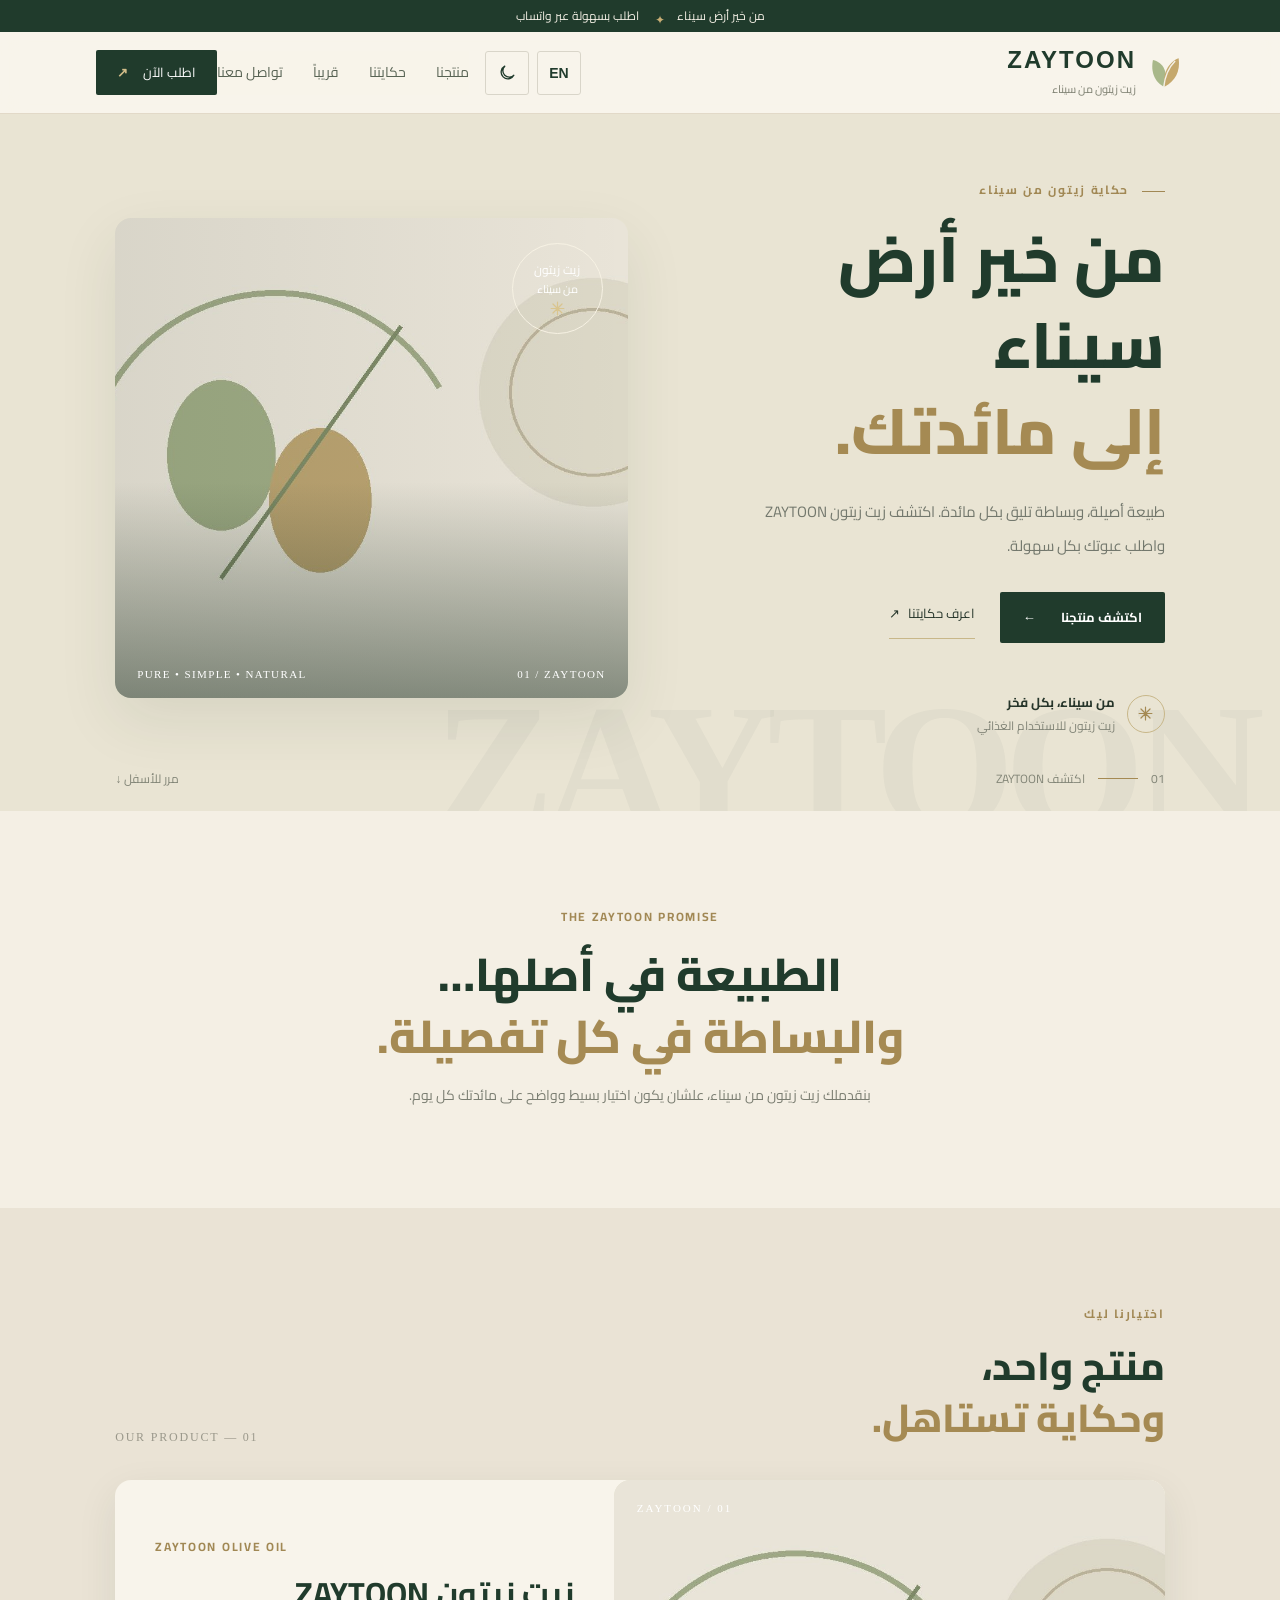
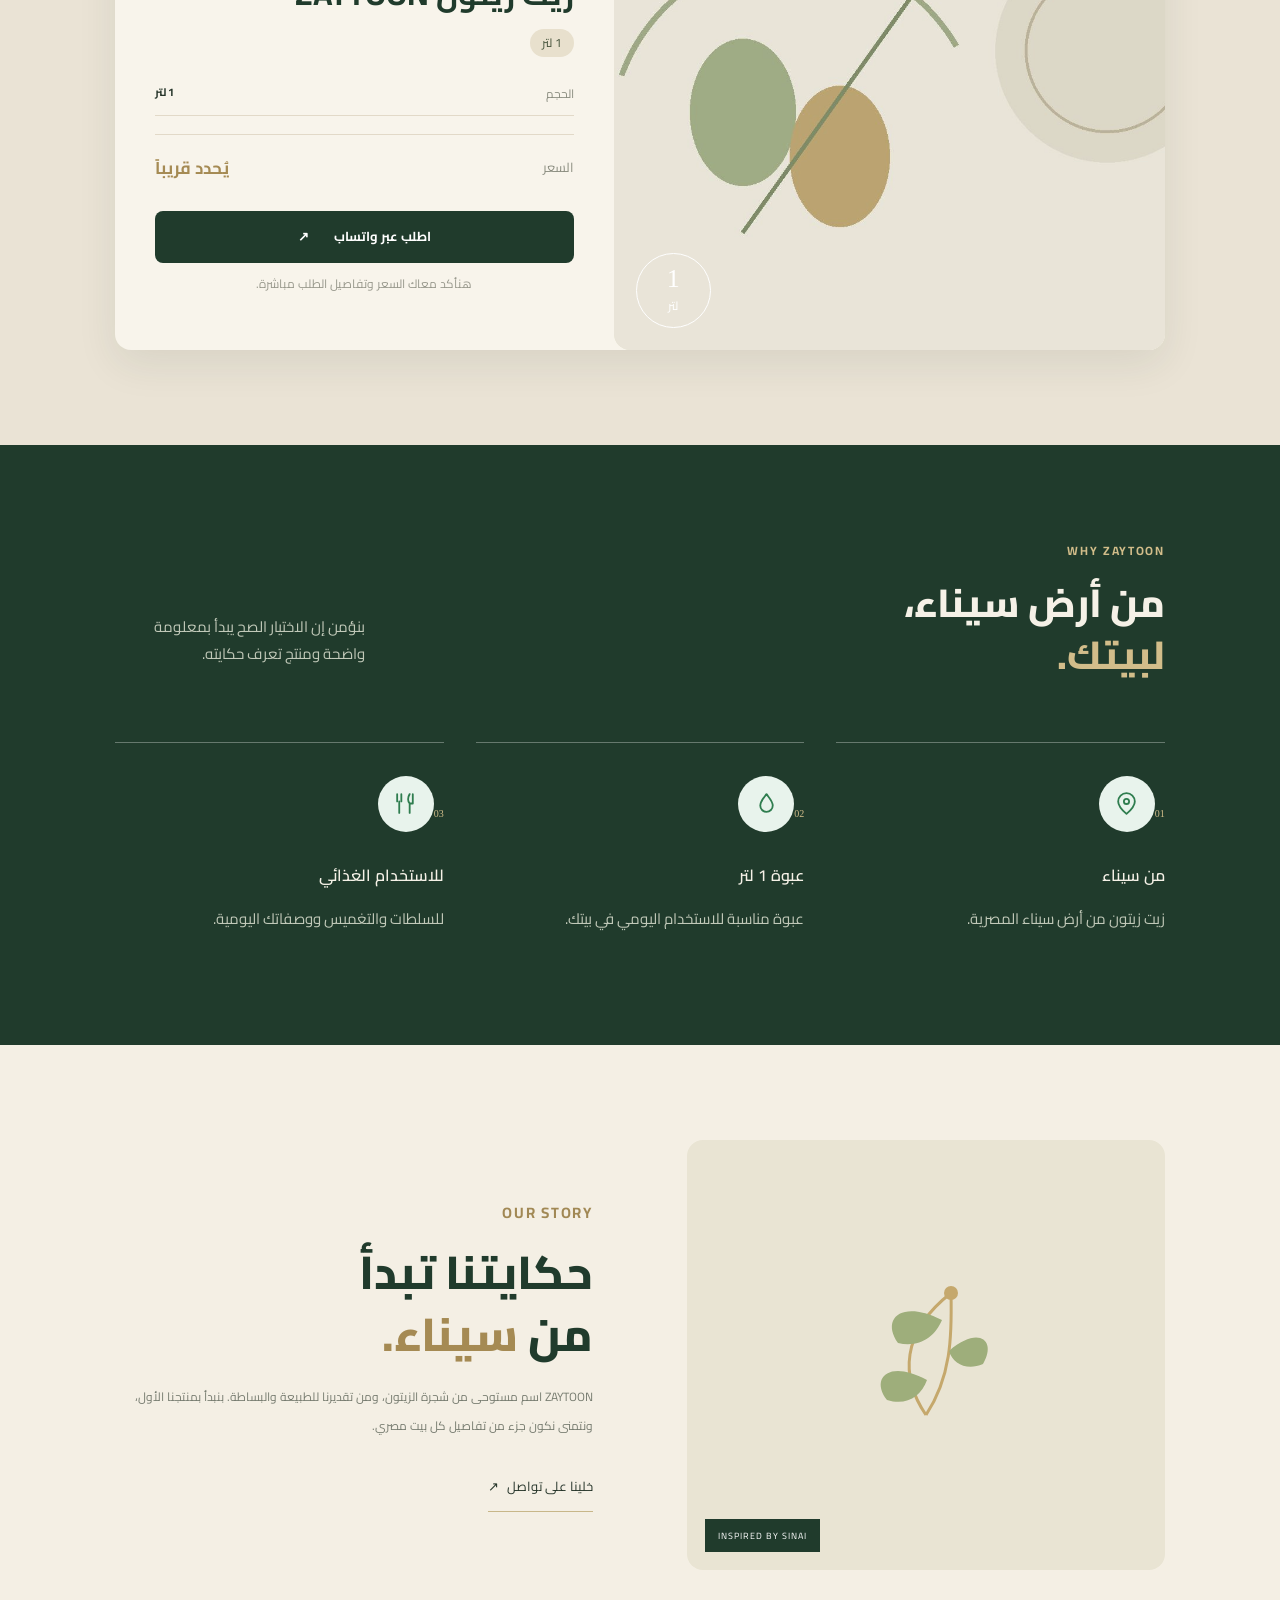
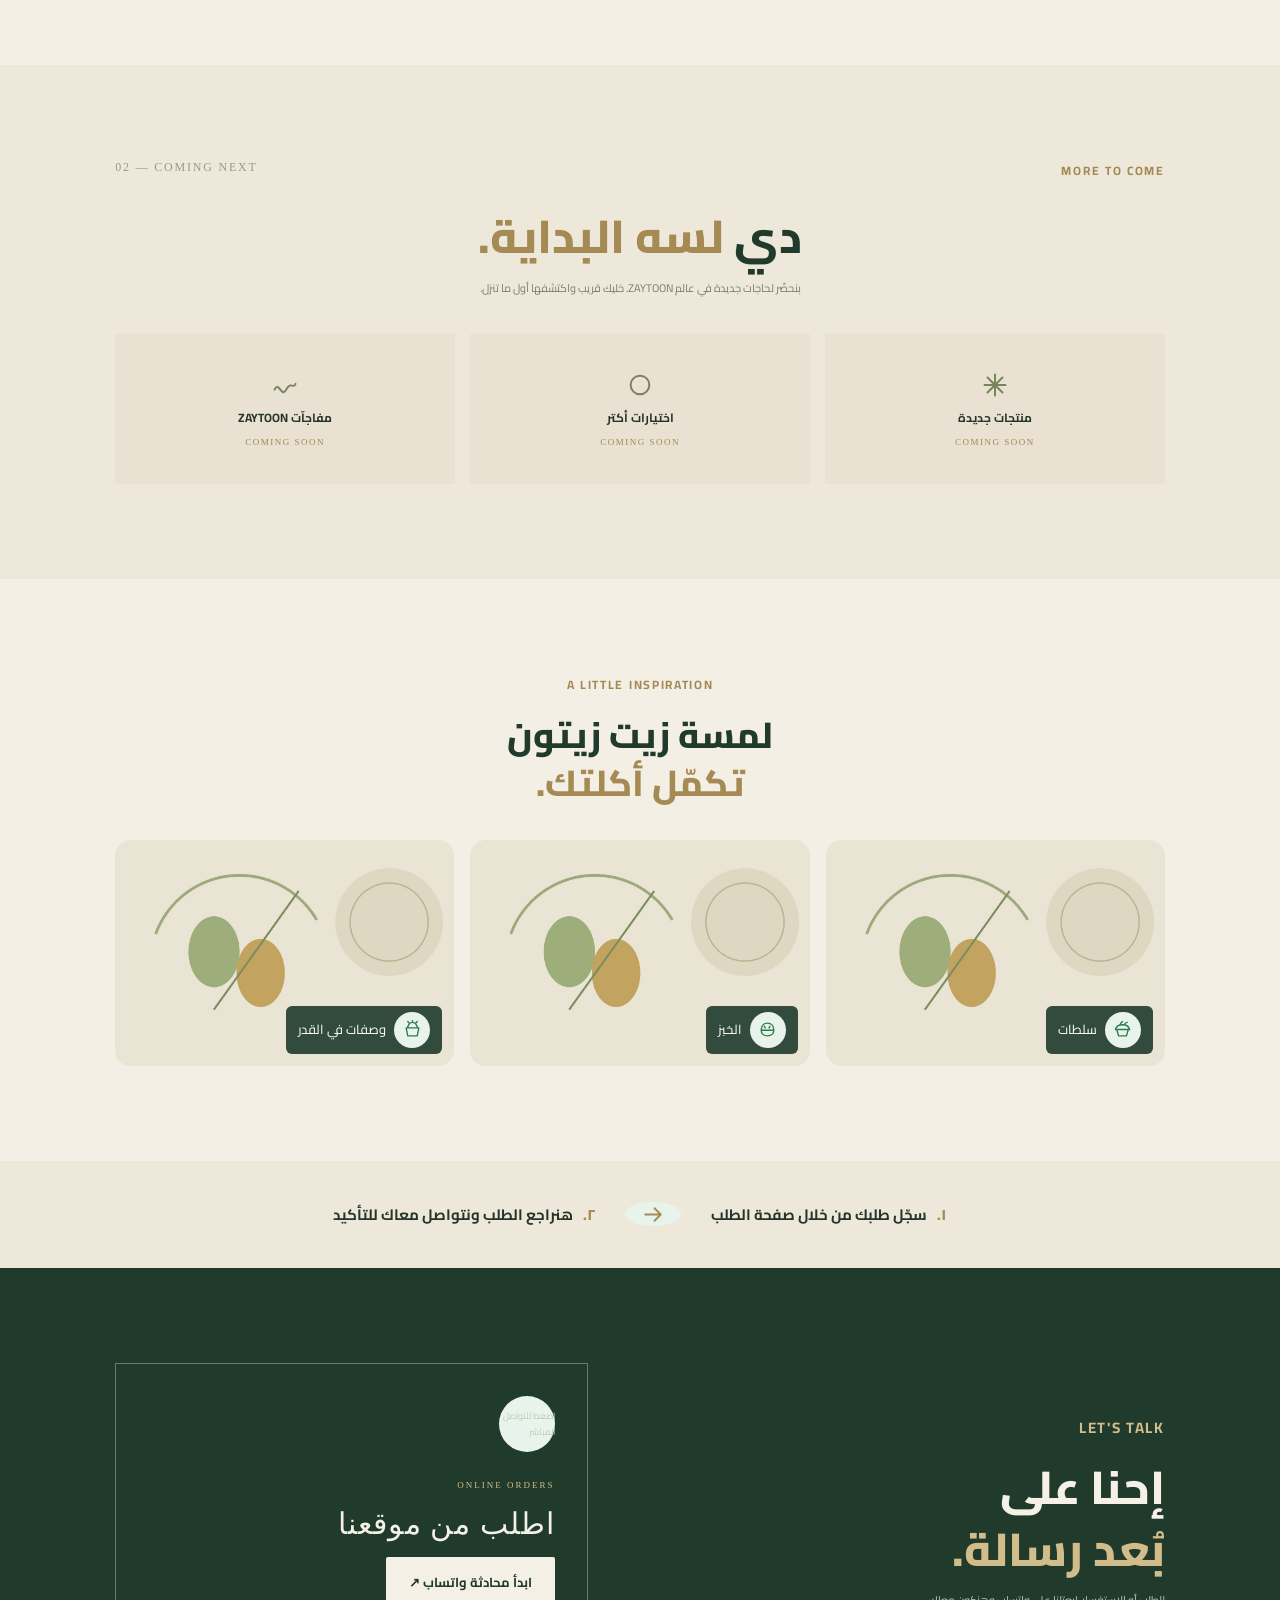
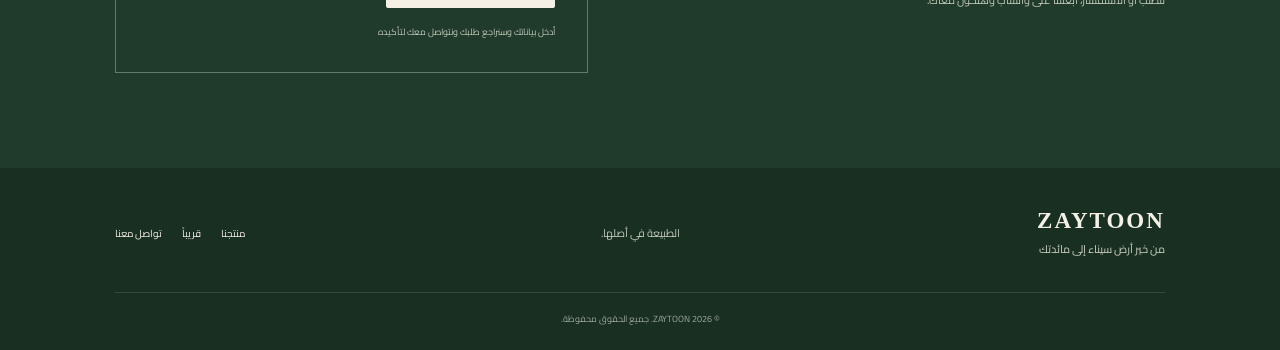
==== commit 02c99725: "Add files via upload" ====
--- a/index.html
+++ b/index.html
@@ -4,7 +4,7 @@
 <meta charset="utf-8"><meta name="viewport" content="width=device-width,initial-scale=1">
 <meta name="theme-color" content="#203b2c">
 <title>ZAYTOON | زيت زيتون من سيناء</title>
-<meta name="description" content="ZAYTOON — زيت زيتون من سيناء. اكتشف المنتج واطلب بسهولة عبر واتساب.">
+<meta name="description" content="ZAYTOON — زيت زيتون من سيناء. اكتشف المنتج واطلب بسهولة من خلال نظام الطلبات الإلكتروني.">
 <link rel="preconnect" href="https://fonts.googleapis.com">
 <link rel="preconnect" href="https://fonts.gstatic.com" crossorigin>
 <link href="https://fonts.googleapis.com/css2?family=Cairo:wght@400;500;600;700;800&display=swap" rel="stylesheet">
@@ -14,7 +14,7 @@
 <link rel="stylesheet" href="style.css">
 </head>
 <body>
-<div class="topline">من خير أرض سيناء إلى مائدتك <span aria-hidden="true"><svg viewBox="0 0 16 16"><path d="M8 1v14M1 8h14M3 3l10 10m0-10L3 13"/></svg></span> اطلب بسهولة عبر واتساب</div>
+<div class="topline">من خير أرض سيناء إلى مائدتك <span aria-hidden="true"><svg viewBox="0 0 16 16"><path d="M8 1v14M1 8h14M3 3l10 10m0-10L3 13"/></svg></span> اطلب بسهولة من موقعنا</div>
 <header class="header">
 <a class="logo" href="#home" aria-label="ZAYTOON">
 <svg viewBox="0 0 44 44" aria-hidden="true"><path d="M21 38C8 31 7 17 9 8c12 3 18 14 12 30Z" fill="#a9b88a"/><path d="M22 38C19 21 29 9 38 6c2 15-4 26-16 32Z" fill="#c5a86c"/><path d="M21 39Q23 20 34 9" stroke="#f4f0e6" stroke-width="1.6" fill="none"/></svg>
@@ -35,7 +35,7 @@
 <div class="hero-proof"><span class="leaf" aria-hidden="true"><svg viewBox="0 0 24 24"><path d="M12 3v18M3 12h18M5.6 5.6l12.8 12.8m0-12.8L5.6 18.4"/></svg></span><div><b>من سيناء، بكل فخر</b><small>زيت زيتون للاستخدام الغذائي</small></div></div>
 </div>
 <div class="hero-visual">
-<img src="https://images.unsplash.com/photo-1474979266404-7eaacbcd87c5?auto=format&fit=crop&w=1400&q=90" alt="زيت زيتون يُسكب من زجاجة زجاجية" width="1200" height="800" fetchpriority="high">
+<img src="images/hero.jpg" alt="زيت زيتون يُسكب من زجاجة زجاجية" width="1200" height="800" fetchpriority="high">
 <div class="visual-shade"></div><div class="round-seal">زيت زيتون<small>من سيناء</small><b aria-hidden="true"><svg viewBox="0 0 24 24"><path d="M12 3v18M3 12h18M5.6 5.6l12.8 12.8m0-12.8L5.6 18.4"/></svg></b></div>
 <div class="visual-caption"><span dir="ltr" class="ltr-isolate">01 / ZAYTOON</span><span dir="ltr" class="ltr-isolate">PURE • SIMPLE • NATURAL</span></div>
 </div>
@@ -49,18 +49,18 @@
 <section class="product-section section" id="product">
 <div class="section-head"><div><p class="eyebrow">اختيارنا ليك</p><h2>منتج واحد،<br><em>وحكاية تستاهل.</em></h2></div><span class="en-index">01 — OUR PRODUCT</span></div>
 <div class="product">
-<div class="product-image"><img src="https://images.unsplash.com/photo-1504279577054-acfeccf8fc52?auto=format&fit=crop&w=1400&q=90" alt="زجاجة زيت زيتون على خلفية طبيعية" width="1200" height="800" loading="lazy"><span class="image-kicker" dir="ltr"><bdi>ZAYTOON / 01</bdi></span><span class="liter">1<small>لتر</small></span></div>
-<div class="product-copy"><p class="eyebrow" dir="ltr"><bdi>ZAYTOON OLIVE OIL</bdi></p><h3>زيت زيتون ZAYTOON</h3><span class="product-pill">1 لتر</span>
+<div class="product-image"><img src="images/product.jpg" alt="زجاجة زيت زيتون على خلفية طبيعية" width="1200" height="800" loading="lazy"><span class="image-kicker" dir="ltr"><bdi>ZAYTOON / 01</bdi></span><span class="liter">1<small>لتر</small></span></div>
+<div class="product-copy"><p class="eyebrow" dir="ltr"><bdi>ZAYTOON OLIVE OIL</bdi></p><h3>زيت زيتون ZAYTOON</h3><span class="product-pill">500 مل</span>
 <div class="detail"><span>المنشأ</span><b>سيناء – مصر</b></div>
-<div class="price"><span>السعر</span><strong id="price">يُحدد قريباً</strong></div>
-<a class="button primary wide" href="order.html">اطلب عبر واتساب <span>↗</span></a><small class="hint">هنأكد معاك السعر وتفاصيل الطلب مباشرة.</small>
+<div class="price"><span>السعر</span><strong id="price">250 جنيه</strong></div>
+<a class="button primary wide" href="order.html">اطلب الآن <span>↗</span></a><small class="hint">هنأكد معاك السعر وتفاصيل الطلب مباشرة.</small>
 </div></div>
 </section>
 <section class="features section" id="difference">
 <div class="section-head inverse"><div><p class="eyebrow">WHY ZAYTOON</p><h2>من أرض سيناء،<br><em>لبيتك.</em></h2></div><p class="feature-intro">بنؤمن إن الاختيار الصح يبدأ بمعلومة واضحة ومنتج تعرف حكايته.</p></div>
 <div class="feature-grid">
 <article><span>01</span><b class="feature-icon" aria-hidden="true"><svg viewBox="0 0 24 24" aria-hidden="true"><path d="M20 10c0 5-8 12-8 12S4 15 4 10a8 8 0 1 1 16 0Z"/><circle cx="12" cy="10" r="2.5"/></svg></b><h3>من سيناء</h3><p>زيت زيتون من أرض سيناء المصرية.</p></article>
-<article><span>02</span><b class="feature-icon" aria-hidden="true"><svg viewBox="0 0 24 24" aria-hidden="true"><path d="M12 3C9 7 6 10 6 14a6 6 0 0 0 12 0c0-4-3-7-6-11Z"/></svg></b><h3>عبوة 1 لتر</h3><p>عبوة مناسبة للاستخدام اليومي في بيتك.</p></article>
+<article><span>02</span><b class="feature-icon" aria-hidden="true"><svg viewBox="0 0 24 24" aria-hidden="true"><path d="M12 3C9 7 6 10 6 14a6 6 0 0 0 12 0c0-4-3-7-6-11Z"/></svg></b><h3>عبوة 500 مل</h3><p>عبوة مناسبة للاستخدام اليومي في بيتك.</p></article>
 <article><span>03</span><b class="feature-icon" aria-hidden="true"><svg viewBox="0 0 24 24" aria-hidden="true"><path d="M4 3v7m4-7v7M6 10v11M16 3c-2 3-2 7 0 9h3V3m-3 9v9"/></svg></b><h3>للاستخدام الغذائي</h3><p>للسلطات والتغميس ووصفاتك اليومية.</p></article>
 </div>
 
@@ -75,14 +75,13 @@
 <div class="soon-grid"><article><i aria-hidden="true"><svg viewBox="0 0 24 24"><path d="M12 3v18M3 12h18M5.6 5.6l12.8 12.8m0-12.8L5.6 18.4"/></svg></i><b>منتجات جديدة</b><small dir="ltr"><bdi>COMING SOON</bdi></small></article><article><i aria-hidden="true"><svg viewBox="0 0 24 24"><circle cx="12" cy="12" r="8"/></svg></i><b>اختيارات أكتر</b><small dir="ltr"><bdi>COMING SOON</bdi></small></article><article><i aria-hidden="true"><svg viewBox="0 0 24 24"><path d="M3 16c4-8 6 8 10 0s6 0 8-5"/></svg></i><b>مفاجآت ZAYTOON</b><small dir="ltr"><bdi>COMING SOON</bdi></small></article></div>
 </section>
 <section class="uses section"><p class="eyebrow center">A LITTLE INSPIRATION</p><h2>لمسة زيت زيتون<br><em>تكمّل أكلتك.</em></h2><div class="inspiration-grid">
-<figure><img src="https://images.unsplash.com/photo-1474979266404-7eaacbcd87c5?auto=format&fit=crop&w=1200&q=90" alt="زيتون أخضر في وعاء خشبي" width="1200" height="800" loading="lazy"><figcaption><span class="green-icon" aria-hidden="true"><svg viewBox="0 0 24 24"><path d="M3 12c1-4 5-6 9-6s8 2 9 6H3Zm2 1 2 7h10l2-7M9 6c0-2 1-3 3-4m2 4c1-2 2-3 4-3"/></svg></span>سلطات</figcaption></figure>
-<figure><img src="https://images.unsplash.com/photo-1504279577054-acfeccf8fc52?auto=format&fit=crop&w=1200&q=90" alt="زيت زيتون في وعاء زجاجي" width="1200" height="800" loading="lazy"><figcaption><span class="green-icon" aria-hidden="true"><svg viewBox="0 0 24 24"><path d="M4 13c0-5 3-9 8-9s8 4 8 9H4Zm0 0c0 4 3 7 8 7s8-3 8-7M8 8l1 2m6-2-1 2"/></svg></span>الخبز</figcaption></figure>
-<figure><img src="https://images.unsplash.com/photo-1474979266404-7eaacbcd87c5?auto=format&fit=crop&w=1000&q=85" alt="غصن زيتون بأوراق وثمار خضراء" width="1200" height="800" loading="lazy"><figcaption><span class="green-icon" aria-hidden="true"><svg viewBox="0 0 24 24"><path d="M4 10h16l-2 10H6L4 10Zm2 0c0-4 3-7 6-7s6 3 6 7M8 4 6 2m10 2 2-2M12 3V1"/></svg></span>وصفات في القدر</figcaption></figure>
+<figure><img src="images/olives-bowl.jpg" alt="زيتون أخضر في وعاء خشبي" width="1200" height="800" loading="lazy"><figcaption><span class="green-icon" aria-hidden="true"><svg viewBox="0 0 24 24"><path d="M3 12c1-4 5-6 9-6s8 2 9 6H3Zm2 1 2 7h10l2-7M9 6c0-2 1-3 3-4m2 4c1-2 2-3 4-3"/></svg></span>سلطات</figcaption></figure>
+<figure><img src="images/jar.jpg" alt="زيت زيتون في وعاء زجاجي" width="1200" height="800" loading="lazy"><figcaption><span class="green-icon" aria-hidden="true"><svg viewBox="0 0 24 24"><path d="M4 13c0-5 3-9 8-9s8 4 8 9H4Zm0 0c0 4 3 7 8 7s8-3 8-7M8 8l1 2m6-2-1 2"/></svg></span>الخبز</figcaption></figure>
+<figure><img src="images/branch.jpg" alt="غصن زيتون بأوراق وثمار خضراء" width="1200" height="800" loading="lazy"><figcaption><span class="green-icon" aria-hidden="true"><svg viewBox="0 0 24 24"><path d="M4 10h16l-2 10H6L4 10Zm2 0c0-4 3-7 6-7s6 3 6 7M8 4 6 2m10 2 2-2M12 3V1"/></svg></span>وصفات في القدر</figcaption></figure>
 </div></section>
-<section class="order-steps section" aria-label="خطوات الطلب"><div><span>١.</span><b>ابعتلنا على واتساب</b></div><i class="green-icon" aria-hidden="true"><svg viewBox="0 0 24 24"><path d="M4 12h15m-6-6 6 6-6 6"/></svg></i><div><span>٢.</span><b>هنأكد معاك السعر والتفاصيل</b></div></section>
-<section class="contact section" id="contact"><div><p class="eyebrow">LET'S TALK</p><h2>إحنا على<br><em>بُعد رسالة.</em></h2><p>للطلب أو الاستفسار، ابعتلنا على واتساب وهنكون معاك.</p></div><div class="contact-card"><span class="green-icon contact-symbol" aria-hidden="true"><svg viewBox="0 0 24 24"><path d="M20.2 11.7a8.2 8.2 0 0 1-12.1 7.2L4 20l1.1-4a8.2 8.2 0 1 1 15.1-4.3Z"/><path d="M9 8.4c.2-.4.4-.4.7-.4h.5c.2 0 .3.1.4.4l.7 1.6c.1.2.1.4-.1.6l-.5.6c-.2.2-.2.3 0 .6.5.8 1.2 1.4 2 1.8.3.1.4.1.6-.1l.7-.8c.2-.2.4-.2.6-.1l1.5.7"/></svg></span><small dir="ltr"><bdi>WHATSAPP / ORDERS</bdi></small><strong><bdi dir="ltr">011 1438 6413</bdi></strong><a class="button light-button" href="https://wa.me/201114386413?text=مرحباً%20ZAYTOON،%20حابب%20أستفسر%20عن%20المنتج" target="_blank" rel="noopener">ابدأ محادثة واتساب ↗</a><span>اضغط للتواصل المباشر</span></div></section>
+<section class="order-steps section" aria-label="خطوات الطلب"><div><span>١.</span><b>سجّل طلبك من خلال صفحة الطلب</b></div><i class="green-icon" aria-hidden="true"><svg viewBox="0 0 24 24"><path d="M4 12h15m-6-6 6 6-6 6"/></svg></i><div><span>٢.</span><b>هنراجع الطلب ونتواصل معاك للتأكيد</b></div></section>
+<section class="contact section" id="contact"><div><p class="eyebrow">LET'S TALK</p><h2>إحنا على<br><em>بُعد رسالة.</em></h2><p>للطلب أو الاستفسار، سجّل طلبك من خلال صفحة الطلب وهنكون معاك.</p></div><div class="contact-card"><span class="green-icon contact-symbol" aria-hidden="true"><svg viewBox="0 0 24 24"><path d="M4 5h16v14H4zM4 7l8 6 8-6"/></svg></span><small><bdi>ONLINE ORDERS</bdi></small><strong>اطلب من موقعنا</strong><a class="button light-button" href="order.html">افتح صفحة الطلب ↗</a><span>أدخل بياناتك وسنراجع طلبك ونتواصل معك لتأكيده</span></div></section>
 </main>
 <footer><a class="footer-logo" href="#home">ZAYTOON<small>من خير أرض سيناء إلى مائدتك</small></a><p>الطبيعة في أصلها.</p><div><a href="#product">منتجنا</a><a href="#soon">قريباً</a><a href="#contact">تواصل معنا</a></div><small class="copy">© <span id="year"></span> ZAYTOON. جميع الحقوق محفوظة.</small></footer>
-<a class="whatsapp-float" href="https://wa.me/201114386413" target="_blank" rel="noopener" aria-label="اطلب عبر واتساب"><svg viewBox="0 0 24 24" aria-hidden="true"><path d="M20.2 11.7a8.2 8.2 0 0 1-12.1 7.2L4 20l1.1-4a8.2 8.2 0 1 1 15.1-4.3Z"/><path d="M9 8.4c.2-.4.4-.4.7-.4h.5c.2 0 .3.1.4.4l.7 1.6c.1.2.1.4-.1.6l-.5.6c-.2.2-.2.3 0 .6.5.8 1.2 1.4 2 1.8.3.1.4.1.6-.1l.7-.8c.2-.2.4-.2.6-.1l1.5.7c.3.1.4.3.4.5 0 .4-.2 1.1-.7 1.5-.5.5-1.2.7-1.9.6-1.1-.2-2.4-.8-3.6-1.9-1-.9-1.8-2.1-2-3.2-.2-.8 0-1.5.7-2.4Z"/></svg></a>
 <script src="app.js"></script>
 </body></html>
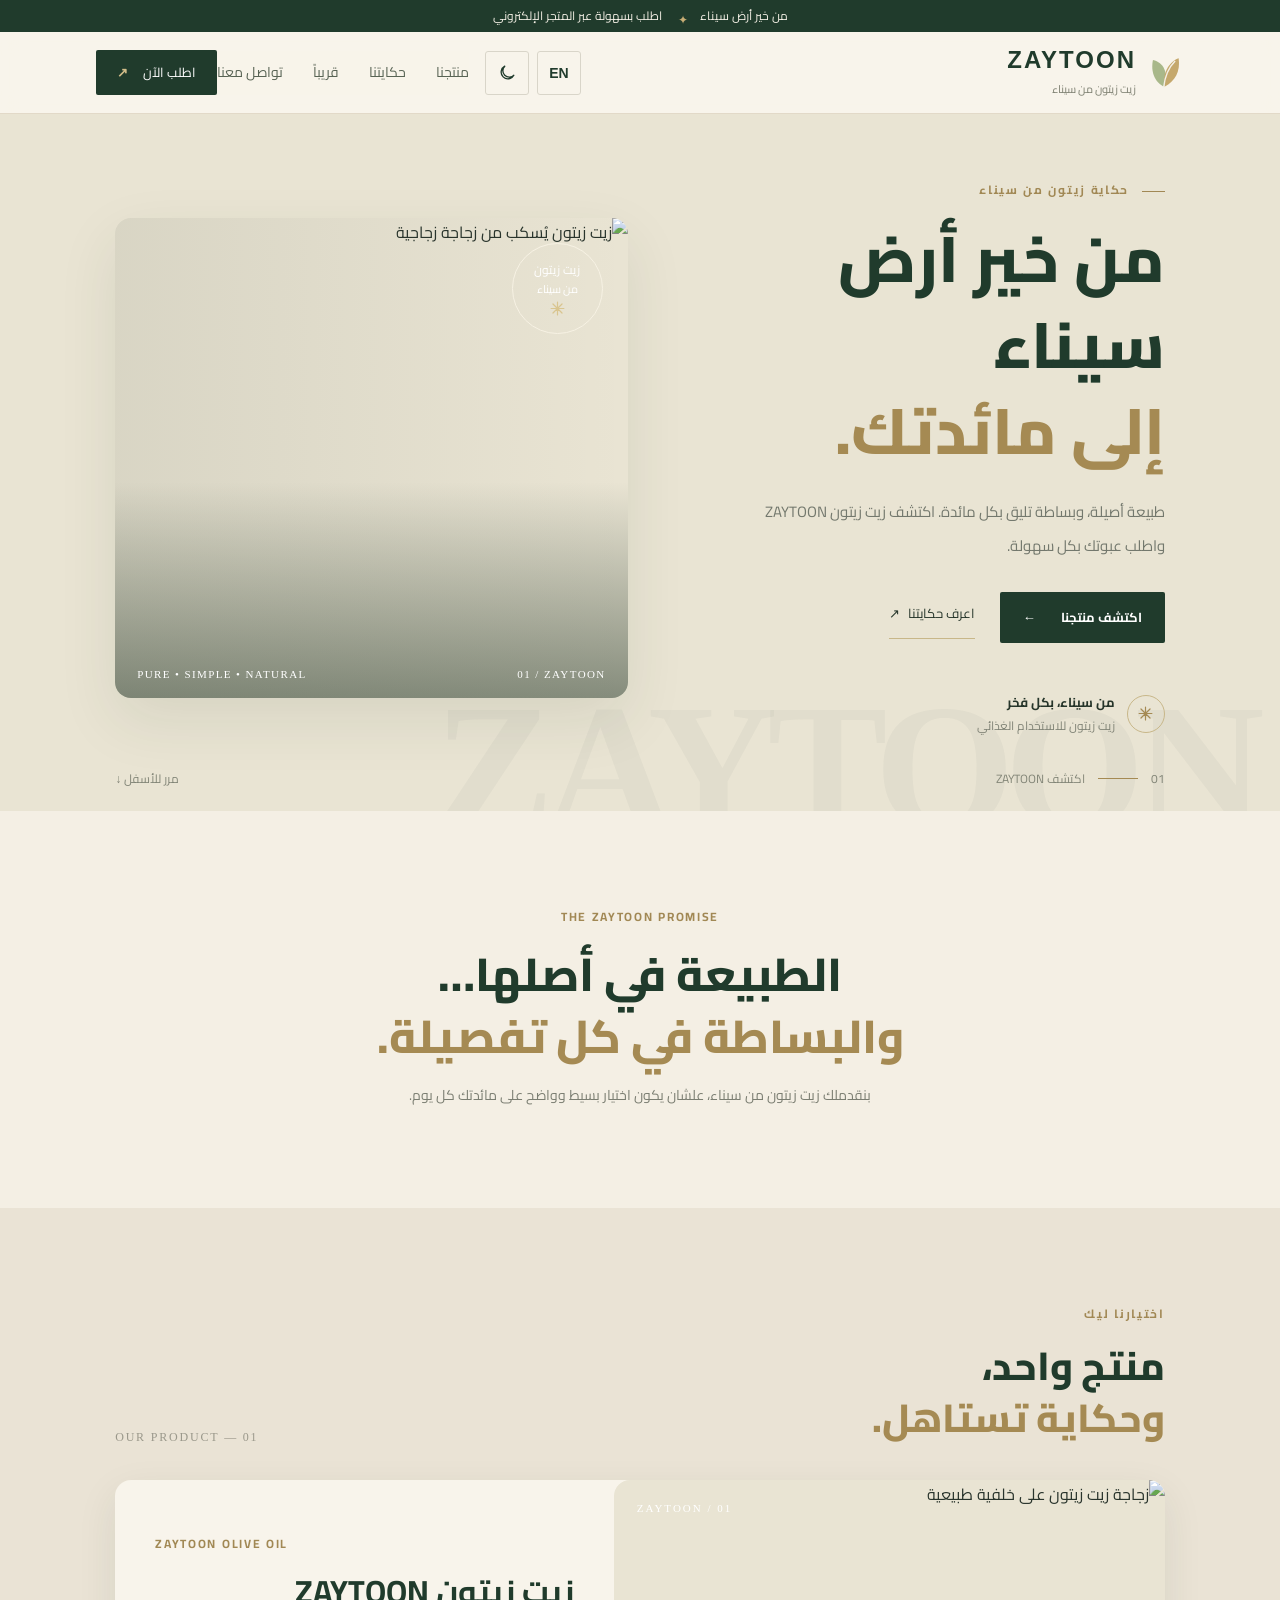
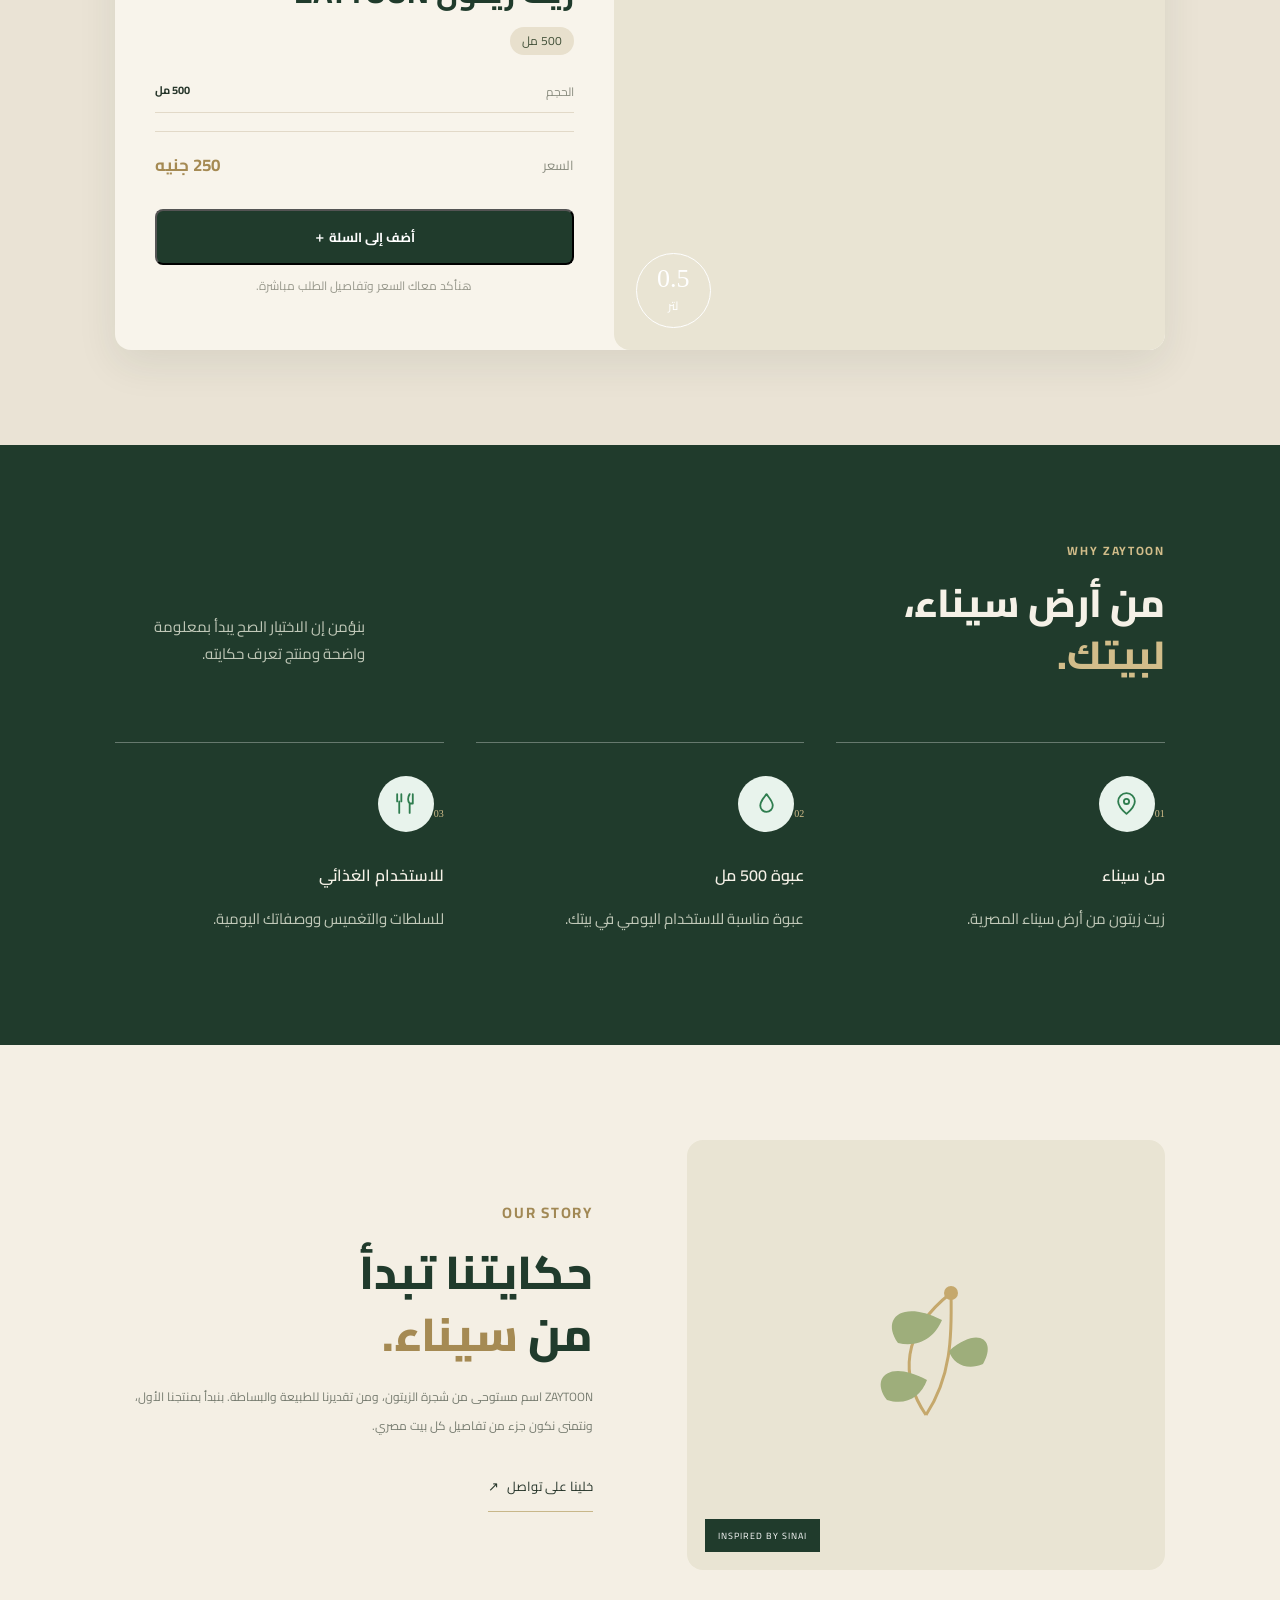
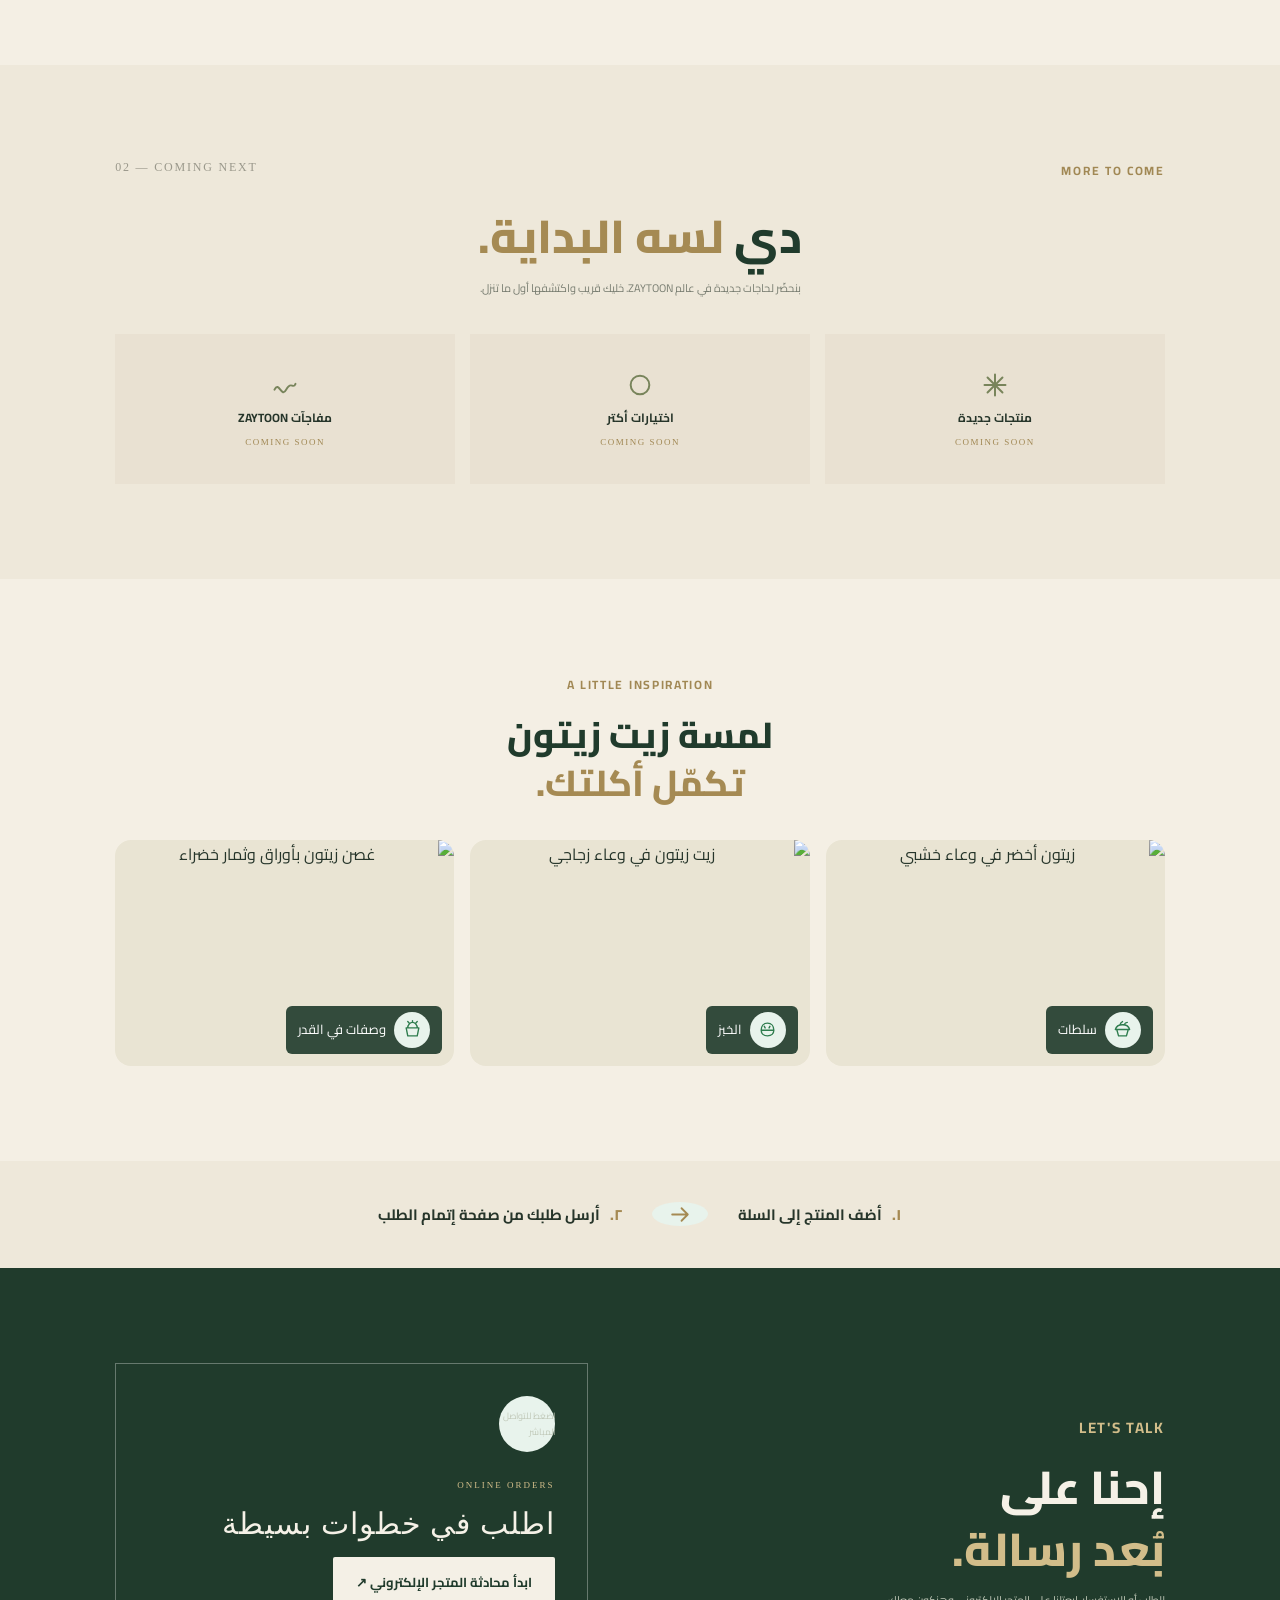
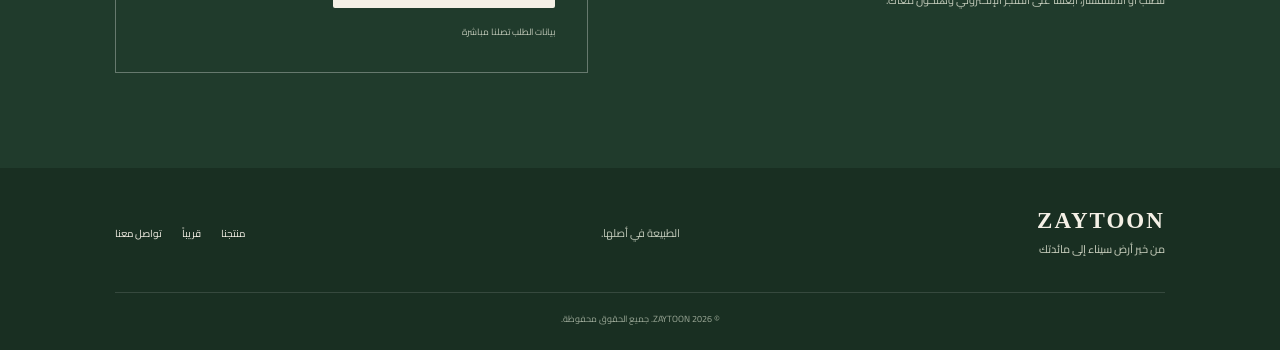
==== commit 41ff3fe3: "Add files via upload" ====
--- a/index.html
+++ b/index.html
@@ -4,7 +4,7 @@
 <meta charset="utf-8"><meta name="viewport" content="width=device-width,initial-scale=1">
 <meta name="theme-color" content="#203b2c">
 <title>ZAYTOON | زيت زيتون من سيناء</title>
-<meta name="description" content="ZAYTOON — زيت زيتون من سيناء. اكتشف المنتج واطلب بسهولة من خلال نظام الطلبات الإلكتروني.">
+<meta name="description" content="ZAYTOON — زيت زيتون من سيناء. اكتشف المنتج واطلب بسهولة من متجرنا الإلكتروني.">
 <link rel="preconnect" href="https://fonts.googleapis.com">
 <link rel="preconnect" href="https://fonts.gstatic.com" crossorigin>
 <link href="https://fonts.googleapis.com/css2?family=Cairo:wght@400;500;600;700;800&display=swap" rel="stylesheet">
@@ -14,7 +14,7 @@
 <link rel="stylesheet" href="style.css">
 </head>
 <body>
-<div class="topline">من خير أرض سيناء إلى مائدتك <span aria-hidden="true"><svg viewBox="0 0 16 16"><path d="M8 1v14M1 8h14M3 3l10 10m0-10L3 13"/></svg></span> اطلب بسهولة من موقعنا</div>
+<div class="topline">من خير أرض سيناء إلى مائدتك <span aria-hidden="true"><svg viewBox="0 0 16 16"><path d="M8 1v14M1 8h14M3 3l10 10m0-10L3 13"/></svg></span> اطلب بسهولة من متجرنا الإلكتروني</div>
 <header class="header">
 <a class="logo" href="#home" aria-label="ZAYTOON">
 <svg viewBox="0 0 44 44" aria-hidden="true"><path d="M21 38C8 31 7 17 9 8c12 3 18 14 12 30Z" fill="#a9b88a"/><path d="M22 38C19 21 29 9 38 6c2 15-4 26-16 32Z" fill="#c5a86c"/><path d="M21 39Q23 20 34 9" stroke="#f4f0e6" stroke-width="1.6" fill="none"/></svg>
@@ -22,7 +22,7 @@
 <div class="header-tools"><button class="utility-btn language-toggle" type="button" aria-label="Switch language" title="English">EN</button><button class="utility-btn theme-toggle" type="button" aria-label="Enable dark mode" title="الوضع الليلي"><svg viewBox="0 0 24 24" aria-hidden="true"><path d="M20 15.5A8 8 0 0 1 8.5 4 8.5 8.5 0 1 0 20 15.5Z"/></svg></button></div>
 <button class="hamb" type="button" aria-label="فتح القائمة" aria-expanded="false"><svg viewBox="0 0 24 24" aria-hidden="true"><path d="M4 7h16M4 12h16M4 17h16"/></svg></button>
 <nav><a href="#product">منتجنا</a><a href="#difference">حكايتنا</a><a href="#soon">قريباً</a><a href="#contact">تواصل معنا</a></nav>
-<a class="nav-cta" href="order.html">اطلب الآن <b>↗</b></a>
+<a class="nav-cta" href="order.html">السلة <b id="cartCount">0</b></a>
 </header>
 <main id="home">
 <section class="hero">
@@ -30,12 +30,12 @@
 <div class="hero-copy">
 <div class="eyebrow"><i></i> حكاية زيتون من سيناء</div>
 <h1>من خير أرض سيناء<br><em>إلى مائدتك.</em></h1>
-<p class="lead">طبيعة أصيلة، وبساطة تليق بكل مائدة. اكتشف زيت زيتون ZAYTOON واطلب عبوتك بكل سهولة.</p>
+<p class="lead">طبيعة أصيلة، وبساطة تليق بكل مائدة. اكتشف زيت زيتون ZAYTOON واطلب عبوتك بسهولة من خلال متجرنا الإلكتروني.</p>
 <div class="actions"><a class="button primary" href="#product">اكتشف منتجنا <span>←</span></a><a class="underlink" href="#difference">اعرف حكايتنا <span>↗</span></a></div>
 <div class="hero-proof"><span class="leaf" aria-hidden="true"><svg viewBox="0 0 24 24"><path d="M12 3v18M3 12h18M5.6 5.6l12.8 12.8m0-12.8L5.6 18.4"/></svg></span><div><b>من سيناء، بكل فخر</b><small>زيت زيتون للاستخدام الغذائي</small></div></div>
 </div>
 <div class="hero-visual">
-<img src="images/hero.jpg" alt="زيت زيتون يُسكب من زجاجة زجاجية" width="1200" height="800" fetchpriority="high">
+<img src="images/hero.svg" alt="زيت زيتون يُسكب من زجاجة زجاجية" width="1200" height="800" fetchpriority="high">
 <div class="visual-shade"></div><div class="round-seal">زيت زيتون<small>من سيناء</small><b aria-hidden="true"><svg viewBox="0 0 24 24"><path d="M12 3v18M3 12h18M5.6 5.6l12.8 12.8m0-12.8L5.6 18.4"/></svg></b></div>
 <div class="visual-caption"><span dir="ltr" class="ltr-isolate">01 / ZAYTOON</span><span dir="ltr" class="ltr-isolate">PURE • SIMPLE • NATURAL</span></div>
 </div>
@@ -49,11 +49,11 @@
 <section class="product-section section" id="product">
 <div class="section-head"><div><p class="eyebrow">اختيارنا ليك</p><h2>منتج واحد،<br><em>وحكاية تستاهل.</em></h2></div><span class="en-index">01 — OUR PRODUCT</span></div>
 <div class="product">
-<div class="product-image"><img src="images/product.jpg" alt="زجاجة زيت زيتون على خلفية طبيعية" width="1200" height="800" loading="lazy"><span class="image-kicker" dir="ltr"><bdi>ZAYTOON / 01</bdi></span><span class="liter">1<small>لتر</small></span></div>
-<div class="product-copy"><p class="eyebrow" dir="ltr"><bdi>ZAYTOON OLIVE OIL</bdi></p><h3>زيت زيتون ZAYTOON</h3><span class="product-pill">500 مل</span>
+<div class="product-image"><img src="images/product.svg" alt="زجاجة زيت زيتون على خلفية طبيعية" width="1200" height="800" loading="lazy"><span class="image-kicker" dir="ltr"><bdi>ZAYTOON / 01</bdi></span><span class="liter">0.5<small>لتر</small></span></div>
+<div class="product-copy"><p class="eyebrow" dir="ltr"><bdi>ZAYTOON OLIVE OIL</bdi></p><h3>زيت زيتون ZAYTOON</h3><span class="product-pill">500 مل · 0.5 لتر</span>
 <div class="detail"><span>المنشأ</span><b>سيناء – مصر</b></div>
 <div class="price"><span>السعر</span><strong id="price">250 جنيه</strong></div>
-<a class="button primary wide" href="order.html">اطلب الآن <span>↗</span></a><small class="hint">هنأكد معاك السعر وتفاصيل الطلب مباشرة.</small>
+<button class="button primary wide" id="addToCart" type="button">أضف إلى السلة <span>＋</span></button><small class="hint">عبوة 500 مل بسعر 250 جنيه.</small>
 </div></div>
 </section>
 <section class="features section" id="difference">
@@ -75,13 +75,14 @@
 <div class="soon-grid"><article><i aria-hidden="true"><svg viewBox="0 0 24 24"><path d="M12 3v18M3 12h18M5.6 5.6l12.8 12.8m0-12.8L5.6 18.4"/></svg></i><b>منتجات جديدة</b><small dir="ltr"><bdi>COMING SOON</bdi></small></article><article><i aria-hidden="true"><svg viewBox="0 0 24 24"><circle cx="12" cy="12" r="8"/></svg></i><b>اختيارات أكتر</b><small dir="ltr"><bdi>COMING SOON</bdi></small></article><article><i aria-hidden="true"><svg viewBox="0 0 24 24"><path d="M3 16c4-8 6 8 10 0s6 0 8-5"/></svg></i><b>مفاجآت ZAYTOON</b><small dir="ltr"><bdi>COMING SOON</bdi></small></article></div>
 </section>
 <section class="uses section"><p class="eyebrow center">A LITTLE INSPIRATION</p><h2>لمسة زيت زيتون<br><em>تكمّل أكلتك.</em></h2><div class="inspiration-grid">
-<figure><img src="images/olives-bowl.jpg" alt="زيتون أخضر في وعاء خشبي" width="1200" height="800" loading="lazy"><figcaption><span class="green-icon" aria-hidden="true"><svg viewBox="0 0 24 24"><path d="M3 12c1-4 5-6 9-6s8 2 9 6H3Zm2 1 2 7h10l2-7M9 6c0-2 1-3 3-4m2 4c1-2 2-3 4-3"/></svg></span>سلطات</figcaption></figure>
-<figure><img src="images/jar.jpg" alt="زيت زيتون في وعاء زجاجي" width="1200" height="800" loading="lazy"><figcaption><span class="green-icon" aria-hidden="true"><svg viewBox="0 0 24 24"><path d="M4 13c0-5 3-9 8-9s8 4 8 9H4Zm0 0c0 4 3 7 8 7s8-3 8-7M8 8l1 2m6-2-1 2"/></svg></span>الخبز</figcaption></figure>
-<figure><img src="images/branch.jpg" alt="غصن زيتون بأوراق وثمار خضراء" width="1200" height="800" loading="lazy"><figcaption><span class="green-icon" aria-hidden="true"><svg viewBox="0 0 24 24"><path d="M4 10h16l-2 10H6L4 10Zm2 0c0-4 3-7 6-7s6 3 6 7M8 4 6 2m10 2 2-2M12 3V1"/></svg></span>وصفات في القدر</figcaption></figure>
+<figure><img src="images/olives-bowl.svg" alt="زيتون أخضر في وعاء خشبي" width="1200" height="800" loading="lazy"><figcaption><span class="green-icon" aria-hidden="true"><svg viewBox="0 0 24 24"><path d="M3 12c1-4 5-6 9-6s8 2 9 6H3Zm2 1 2 7h10l2-7M9 6c0-2 1-3 3-4m2 4c1-2 2-3 4-3"/></svg></span>سلطات</figcaption></figure>
+<figure><img src="images/jar.svg" alt="زيت زيتون في وعاء زجاجي" width="1200" height="800" loading="lazy"><figcaption><span class="green-icon" aria-hidden="true"><svg viewBox="0 0 24 24"><path d="M4 13c0-5 3-9 8-9s8 4 8 9H4Zm0 0c0 4 3 7 8 7s8-3 8-7M8 8l1 2m6-2-1 2"/></svg></span>الخبز</figcaption></figure>
+<figure><img src="images/branch.svg" alt="غصن زيتون بأوراق وثمار خضراء" width="1200" height="800" loading="lazy"><figcaption><span class="green-icon" aria-hidden="true"><svg viewBox="0 0 24 24"><path d="M4 10h16l-2 10H6L4 10Zm2 0c0-4 3-7 6-7s6 3 6 7M8 4 6 2m10 2 2-2M12 3V1"/></svg></span>وصفات في القدر</figcaption></figure>
 </div></section>
-<section class="order-steps section" aria-label="خطوات الطلب"><div><span>١.</span><b>سجّل طلبك من خلال صفحة الطلب</b></div><i class="green-icon" aria-hidden="true"><svg viewBox="0 0 24 24"><path d="M4 12h15m-6-6 6 6-6 6"/></svg></i><div><span>٢.</span><b>هنراجع الطلب ونتواصل معاك للتأكيد</b></div></section>
-<section class="contact section" id="contact"><div><p class="eyebrow">LET'S TALK</p><h2>إحنا على<br><em>بُعد رسالة.</em></h2><p>للطلب أو الاستفسار، سجّل طلبك من خلال صفحة الطلب وهنكون معاك.</p></div><div class="contact-card"><span class="green-icon contact-symbol" aria-hidden="true"><svg viewBox="0 0 24 24"><path d="M4 5h16v14H4zM4 7l8 6 8-6"/></svg></span><small><bdi>ONLINE ORDERS</bdi></small><strong>اطلب من موقعنا</strong><a class="button light-button" href="order.html">افتح صفحة الطلب ↗</a><span>أدخل بياناتك وسنراجع طلبك ونتواصل معك لتأكيده</span></div></section>
+<section class="order-steps section" aria-label="خطوات الطلب"><div><span>١.</span><b>أضف المنتج إلى السلة</b></div><i class="green-icon" aria-hidden="true"><svg viewBox="0 0 24 24"><path d="M4 12h15m-6-6 6 6-6 6"/></svg></i><div><span>٢.</span><b>أرسل طلبك من صفحة إتمام الطلب</b></div></section>
+<section class="contact section" id="contact"><div><p class="eyebrow">LET'S TALK</p><h2>اطلب بسهولة<br><em>من موقعنا.</em></h2><p>للطلب أو الاستفسار، اطلب من الموقع وسنراجع معك تفاصيل التوصيل.</p></div><div class="contact-card"><span class="green-icon contact-symbol" aria-hidden="true">✓</span><small>ONLINE ORDERS</small><strong>اطلب في خطوات بسيطة</strong><a class="button light-button" href="order.html">اذهب إلى إتمام الطلب ↗</a><span>بيانات الطلب تصلنا مباشرة</span></div></section>
 </main>
 <footer><a class="footer-logo" href="#home">ZAYTOON<small>من خير أرض سيناء إلى مائدتك</small></a><p>الطبيعة في أصلها.</p><div><a href="#product">منتجنا</a><a href="#soon">قريباً</a><a href="#contact">تواصل معنا</a></div><small class="copy">© <span id="year"></span> ZAYTOON. جميع الحقوق محفوظة.</small></footer>
-<script src="app.js"></script>
+
+<script src="app.js"></script><script src="cart.js"></script>
 </body></html>
--- a/style.css
+++ b/style.css
@@ -284,3 +284,14 @@
  .order-price{grid-column:1}
  .order-heading>p:last-child{font-size:12px}
 }
+
+/* ZAYTOON online cart + checkout */
+.order-summary [hidden], .order-status[hidden] { display:none !important; }
+.shipping-note { color:#6d705e; font-size:.9rem; margin:.6rem 0 0; }
+.order-submit:disabled { opacity:.5; cursor:not-allowed; }
+.order-status { padding:14px 16px; margin-top:16px; border-radius:10px; background:#e8f1e7; color:#203b2c; line-height:1.8; }
+.field-error { display:block; color:#a33; min-height:1.2em; }
+input[aria-invalid="true"],select[aria-invalid="true"],textarea[aria-invalid="true"] { border-color:#b34b42 !important; }
+#emptyCart { padding:18px; background:#f0eadb; border-radius:10px; line-height:2; }
+#emptyCart a { color:#203b2c; text-decoration:underline; }
+#cartCount { display:inline-grid; place-items:center; min-width:1.6em; min-height:1.6em; border-radius:50%; background:#c5a86c; color:#203b2c; margin-inline-start:6px; }
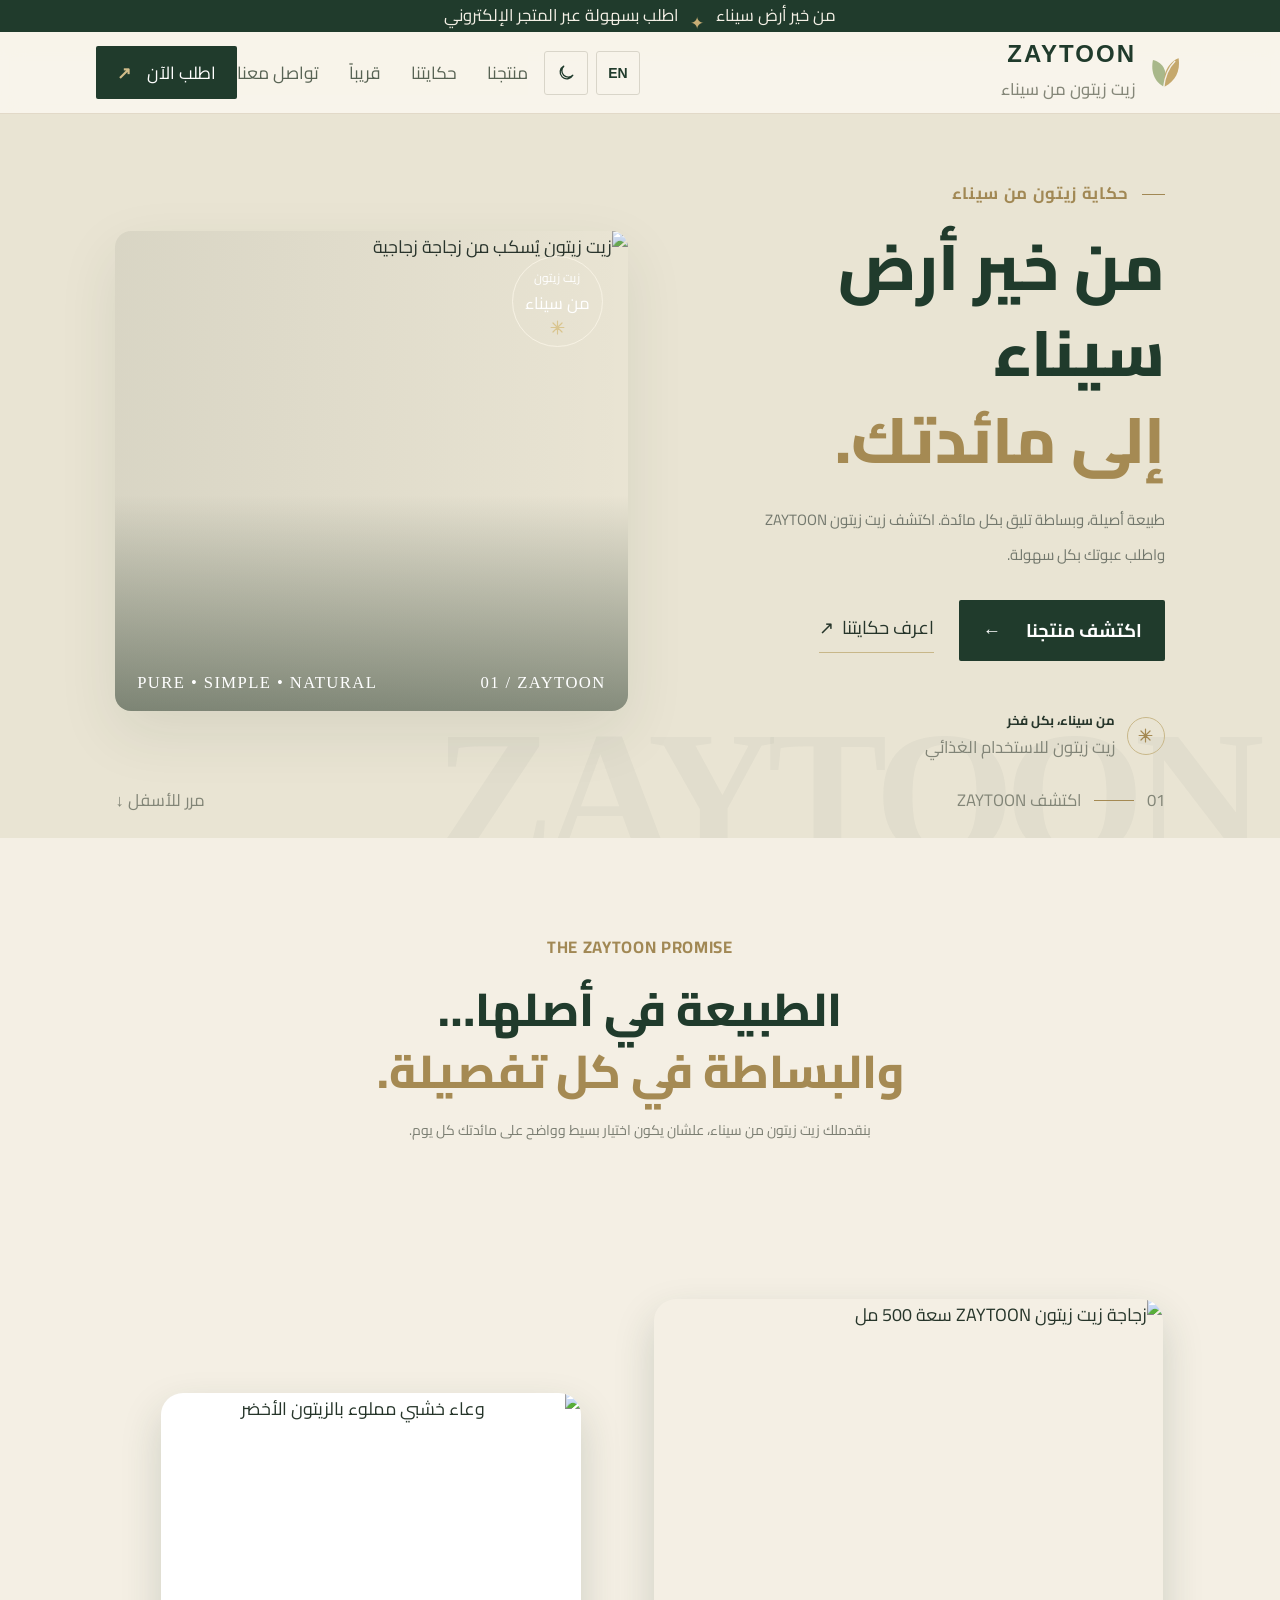
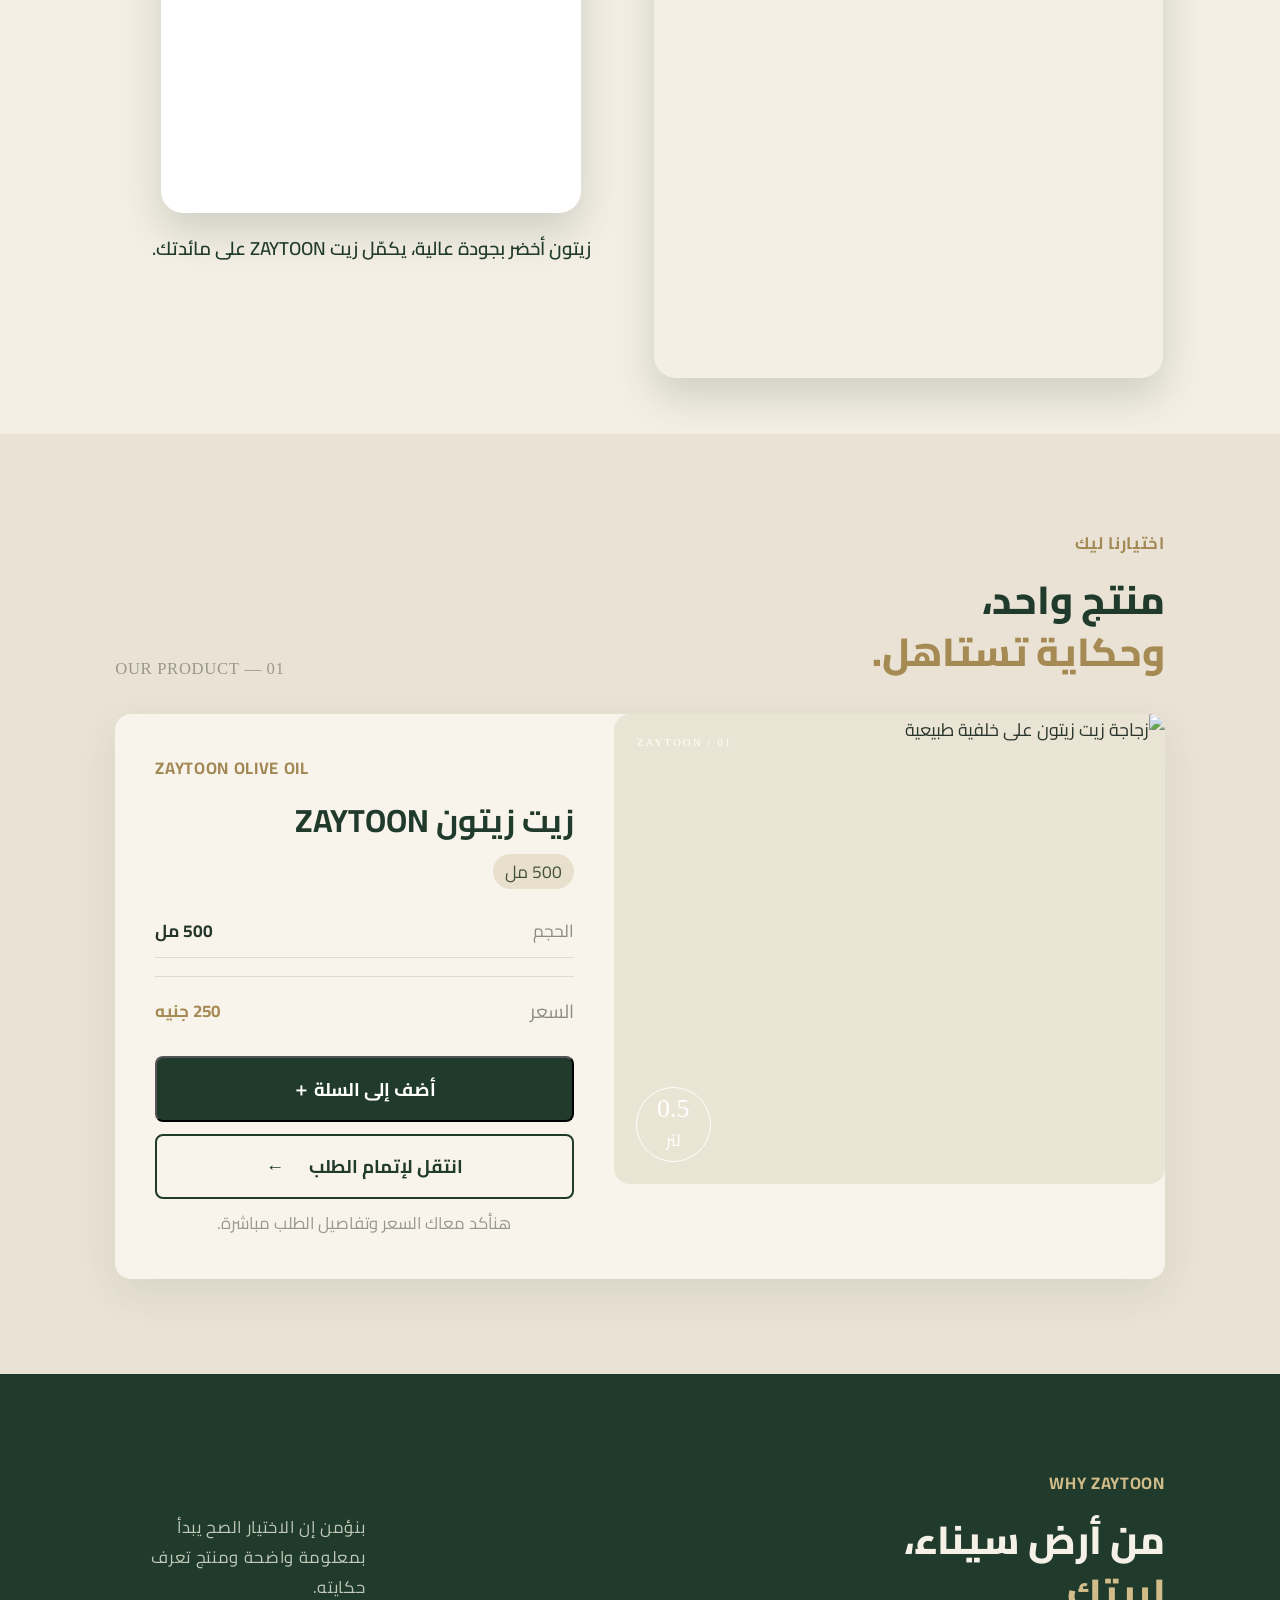
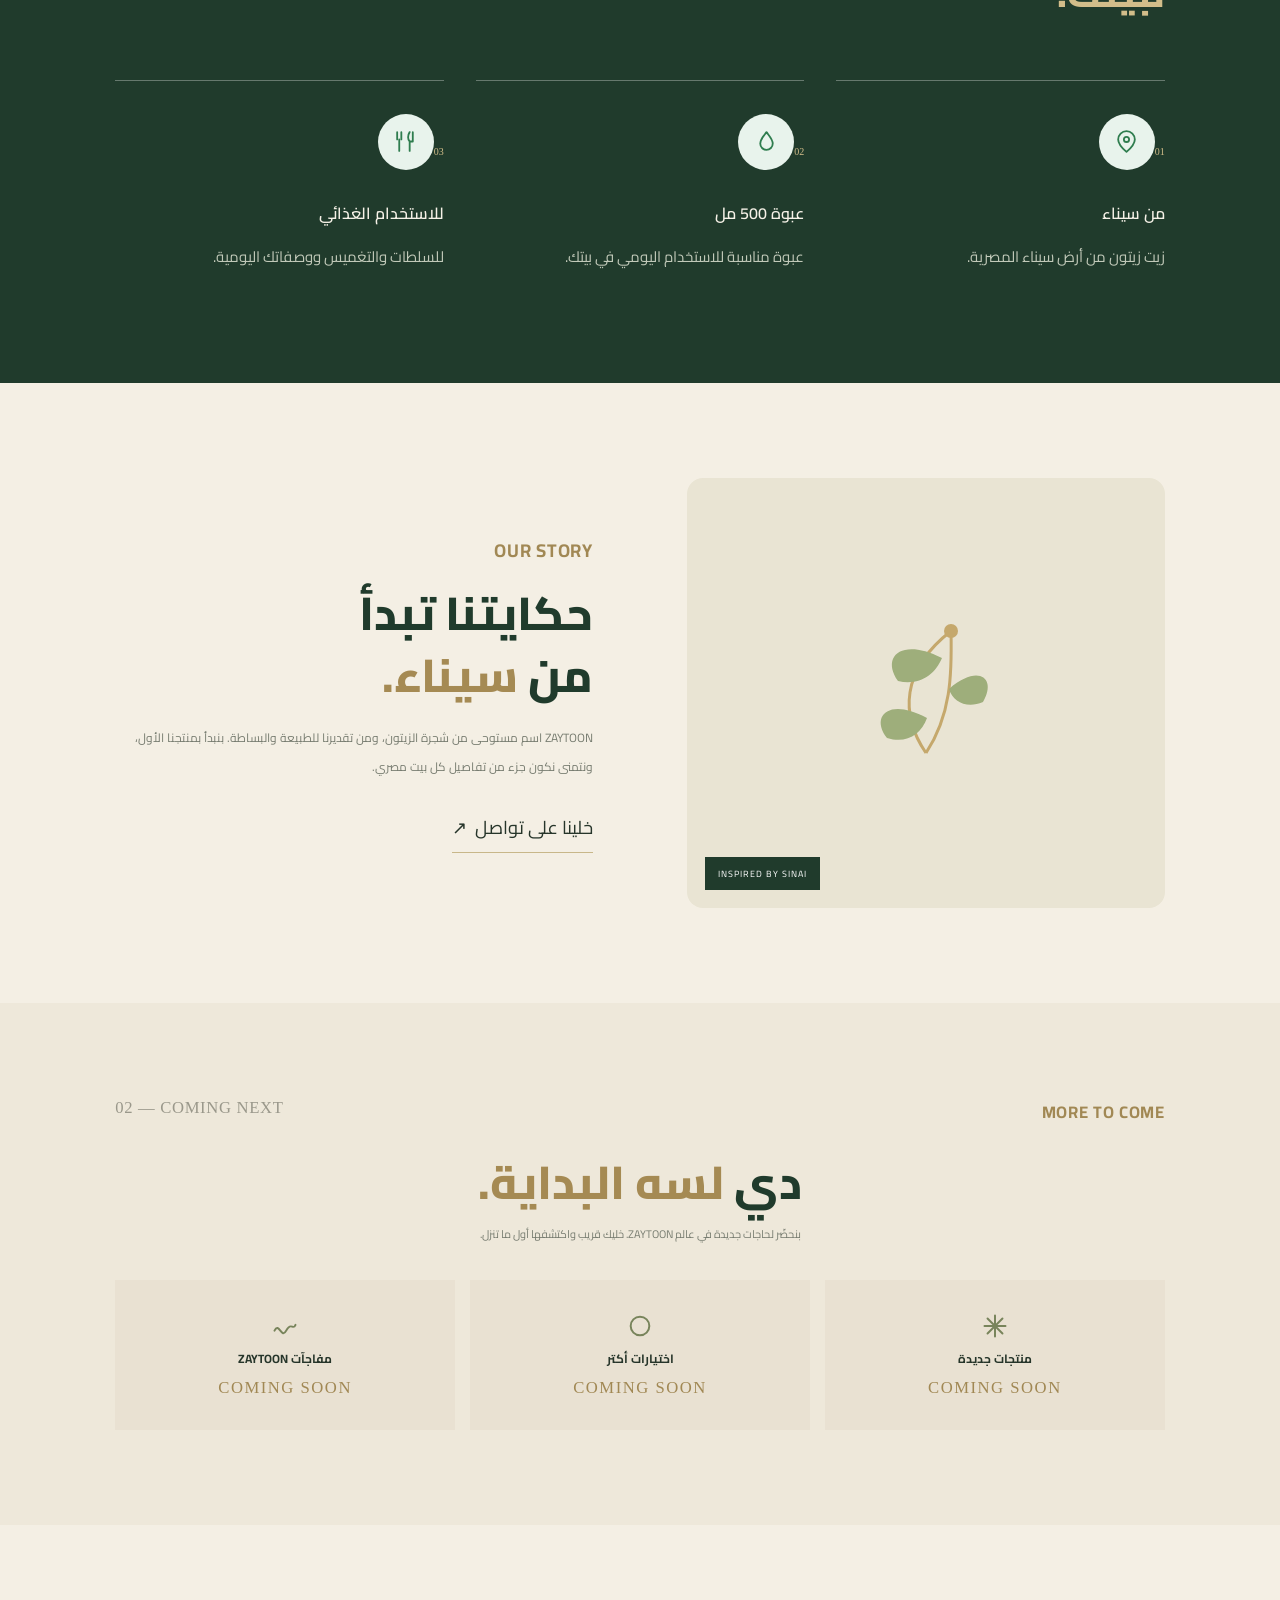
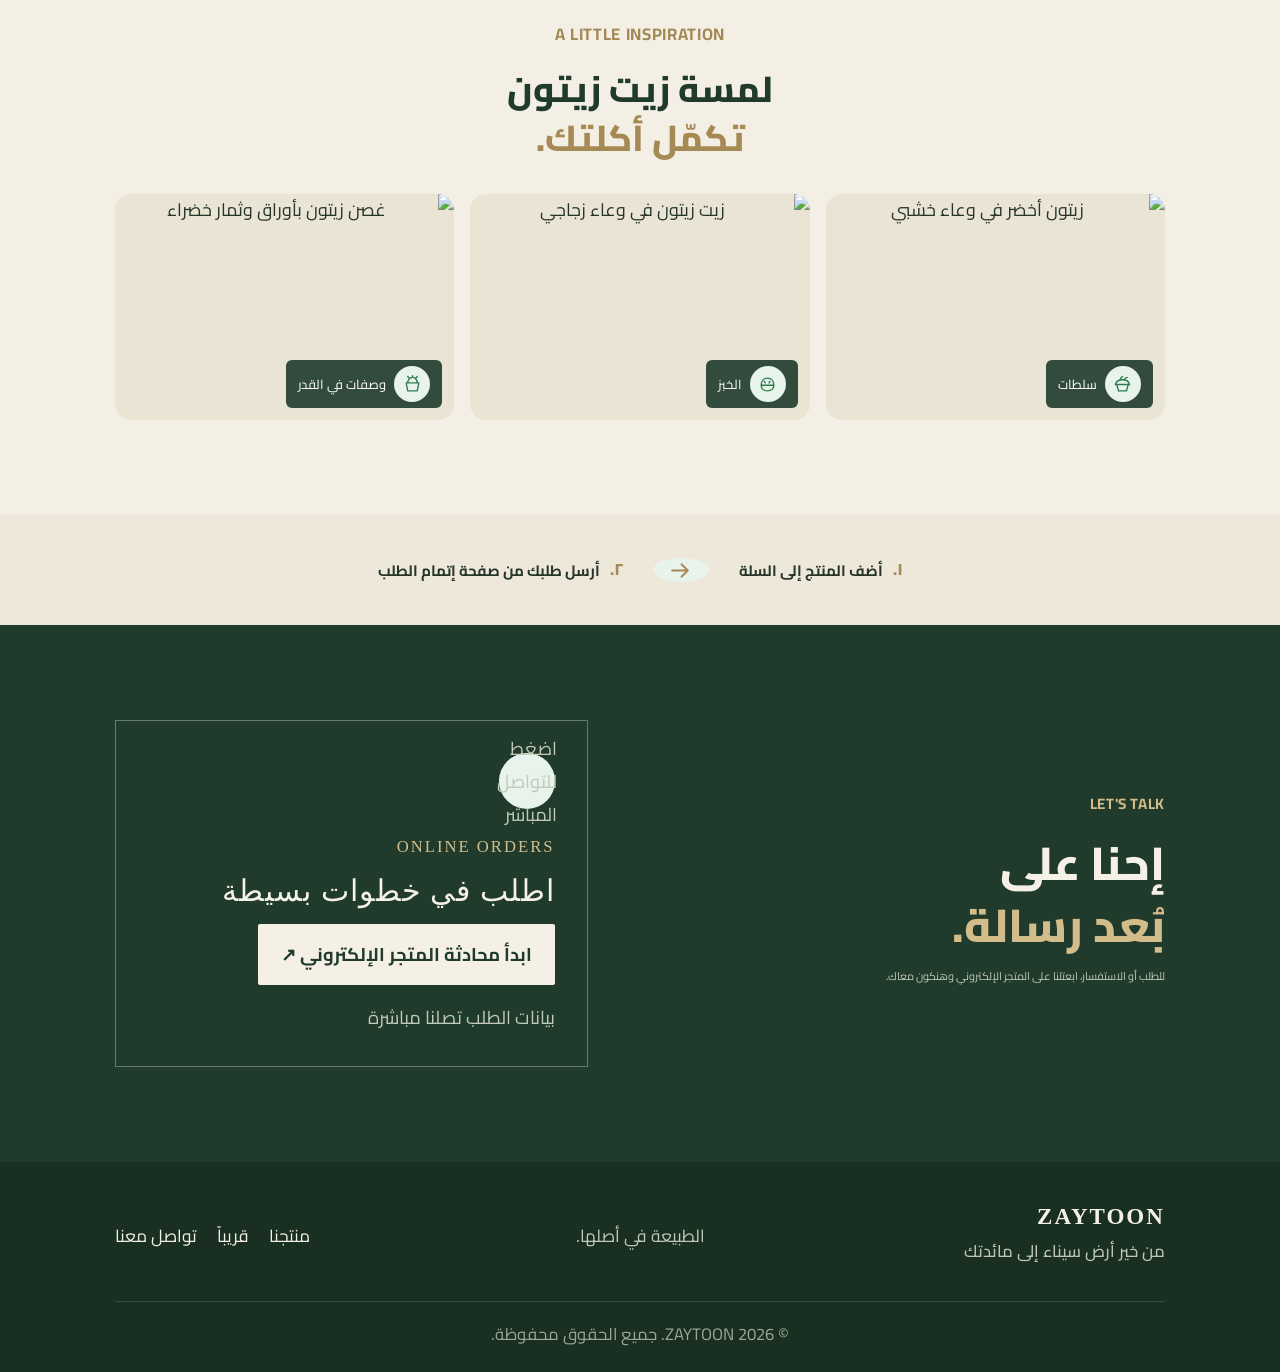
==== commit 6cac9797: "Add showcase section and enhance styles" ====
--- a/index.html
+++ b/index.html
@@ -12,6 +12,7 @@
 <link rel="icon" type="image/png" sizes="192x192" href="favicon.png">
 <link rel="apple-touch-icon" href="favicon.png">
 <link rel="stylesheet" href="style.css">
+<link rel="stylesheet" href="style-enhancements.css">
 </head>
 <body>
 <div class="topline">من خير أرض سيناء إلى مائدتك <span aria-hidden="true"><svg viewBox="0 0 16 16"><path d="M8 1v14M1 8h14M3 3l10 10m0-10L3 13"/></svg></span> اطلب بسهولة من متجرنا الإلكتروني</div>
@@ -46,6 +47,10 @@
 <h2>الطبيعة في أصلها…<br><em>والبساطة في كل تفصيلة.</em></h2>
 <p>بنقدملك زيت زيتون من سيناء، علشان يكون اختيار بسيط وواضح على مائدتك كل يوم.</p>
 </section>
+<section class="showcase section" aria-label="صور المنتج">
+<figure class="bottle-shot"><img src="images/bottle.svg" alt="زجاجة زيت زيتون ZAYTOON سعة 500 مل" width="600" height="800" loading="lazy"></figure>
+<div class="plate-shot"><img src="images/olive-bowl-photo.png" alt="وعاء خشبي مملوء بالزيتون الأخضر" width="960" height="960" loading="lazy"><p>زيتون أخضر بجودة عالية، يكمّل زيت ZAYTOON على مائدتك.</p></div>
+</section>
 <section class="product-section section" id="product">
 <div class="section-head"><div><p class="eyebrow">اختيارنا ليك</p><h2>منتج واحد،<br><em>وحكاية تستاهل.</em></h2></div><span class="en-index">01 — OUR PRODUCT</span></div>
 <div class="product">
@@ -53,7 +58,9 @@
 <div class="product-copy"><p class="eyebrow" dir="ltr"><bdi>ZAYTOON OLIVE OIL</bdi></p><h3>زيت زيتون ZAYTOON</h3><span class="product-pill">500 مل · 0.5 لتر</span>
 <div class="detail"><span>المنشأ</span><b>سيناء – مصر</b></div>
 <div class="price"><span>السعر</span><strong id="price">250 جنيه</strong></div>
-<button class="button primary wide" id="addToCart" type="button">أضف إلى السلة <span>＋</span></button><small class="hint">عبوة 500 مل بسعر 250 جنيه.</small>
+<button class="button primary wide" id="addToCart" type="button">أضف إلى السلة <span>＋</span></button>
+<a class="button ghost wide checkout-btn" href="order.html">انتقل لإتمام الطلب <span>←</span></a>
+<small class="hint">عبوة 500 مل بسعر 250 جنيه.</small>
 </div></div>
 </section>
 <section class="features section" id="difference">
--- a/style-enhancements.css
+++ b/style-enhancements.css
@@ -0,0 +1,85 @@
+/* ZAYTOON enhancements: bigger readable text, livelier UI. Loaded after style.css. */
+
+/* ---------- 1) Readable text sizes ---------- */
+html { font-size: 17px; }
+body { font-size: 1.05rem; line-height: 1.8; }
+p, li, label { font-size: 1.05rem; }
+small, .hint, .copy, .footer-logo small, .soon-grid small, .order-steps span { font-size: 0.98rem !important; }
+.topline { font-size: 0.98rem; }
+.header nav a, .nav-cta { font-size: 1.02rem; }
+.eyebrow, .en-index, .coming-head span, .feature-intro { font-size: 0.98rem; letter-spacing: 0.04em; }
+.product-pill, .detail span, .detail b { font-size: 1.02rem; }
+.price span { font-size: 1.1rem; }
+.visual-caption span, .hero-foot span, .scroll { font-size: 0.98rem; }
+.feature-grid p, .story-copy p, .contact-card span, .contact-section p { font-size: 1.08rem; }
+footer p, footer div a { font-size: 1.02rem; }
+.button, .underlink { font-size: 1.08rem; }
+
+/* ---------- 2) Livelier feel ---------- */
+@keyframes zt-rise { from { opacity: 0; transform: translateY(18px); } to { opacity: 1; transform: none; } }
+@keyframes zt-float { 0%, 100% { transform: translateY(0); } 50% { transform: translateY(-8px); } }
+@keyframes zt-shine { 0% { transform: translateX(-120%); } 100% { transform: translateX(220%); } }
+
+.hero-copy > *, .hero-visual { animation: zt-rise .8s ease both; }
+.hero-copy > *:nth-child(2) { animation-delay: .08s; }
+.hero-copy > *:nth-child(3) { animation-delay: .16s; }
+.hero-copy > *:nth-child(4) { animation-delay: .24s; }
+.hero-visual { animation-delay: .15s; }
+
+.button { position: relative; overflow: hidden; transition: transform .25s ease, box-shadow .25s ease, background-color .25s ease; }
+.button:hover { transform: translateY(-2px); box-shadow: 0 10px 22px rgba(32, 59, 44, .22); }
+.button:active { transform: translateY(0) scale(.98); }
+.button.primary::after {
+  content: ""; position: absolute; top: 0; bottom: 0; width: 40%; left: 0;
+  background: linear-gradient(100deg, transparent, rgba(255,255,255,.35), transparent);
+  transform: translateX(-120%); pointer-events: none;
+}
+.button.primary:hover::after { animation: zt-shine .9s ease; }
+
+.ghost {
+  background: transparent; color: #203b2c; border: 2px solid #203b2c;
+}
+.ghost:hover { background: #203b2c; color: #f4f0e6; }
+.checkout-btn { margin-top: 12px; }
+
+.product-image img, .bottle-shot img, .plate-shot img, .inspiration-grid img {
+  transition: transform .6s ease;
+}
+.product-image:hover img, .inspiration-grid figure:hover img { transform: scale(1.04); }
+
+.feature-grid article, .soon-grid article {
+  transition: transform .3s ease, box-shadow .3s ease;
+}
+.feature-grid article:hover, .soon-grid article:hover {
+  transform: translateY(-6px); box-shadow: 0 16px 30px rgba(32, 59, 44, .14);
+}
+.feature-icon, .green-icon { transition: transform .4s ease; }
+.feature-grid article:hover .feature-icon { transform: rotate(-10deg) scale(1.1); }
+
+.hero-visual img, .round-seal { animation: zt-float 6s ease-in-out infinite; }
+.round-seal { animation-duration: 7s; }
+
+/* ---------- 3) Showcase section (bottle + olive plate) ---------- */
+.showcase {
+  display: grid; grid-template-columns: 1fr 1fr; gap: 28px; align-items: center;
+  padding: 56px 6vw; max-width: 1200px; margin: 0 auto;
+}
+.bottle-shot, .plate-shot { margin: 0; }
+.bottle-shot img, .plate-shot img {
+  width: 100%; height: auto; border-radius: 22px; display: block;
+  box-shadow: 0 18px 40px rgba(32, 59, 44, .18);
+}
+.plate-shot { text-align: center; }
+.plate-shot img { border-radius: 22px; max-width: 420px; margin: 0 auto 18px; background: #fff; }
+.plate-shot p { font-size: 1.1rem; color: #203b2c; font-weight: 600; }
+.bottle-shot img { animation: zt-float 7s ease-in-out infinite; }
+
+@media (max-width: 760px) {
+  .showcase { grid-template-columns: 1fr; padding: 40px 5vw; }
+  .bottle-shot img { max-width: 320px; margin: 0 auto; }
+}
+
+/* ---------- 4) Accessibility: respect reduced motion ---------- */
+@media (prefers-reduced-motion: reduce) {
+  *, *::before, *::after { animation: none !important; transition: none !important; }
+}
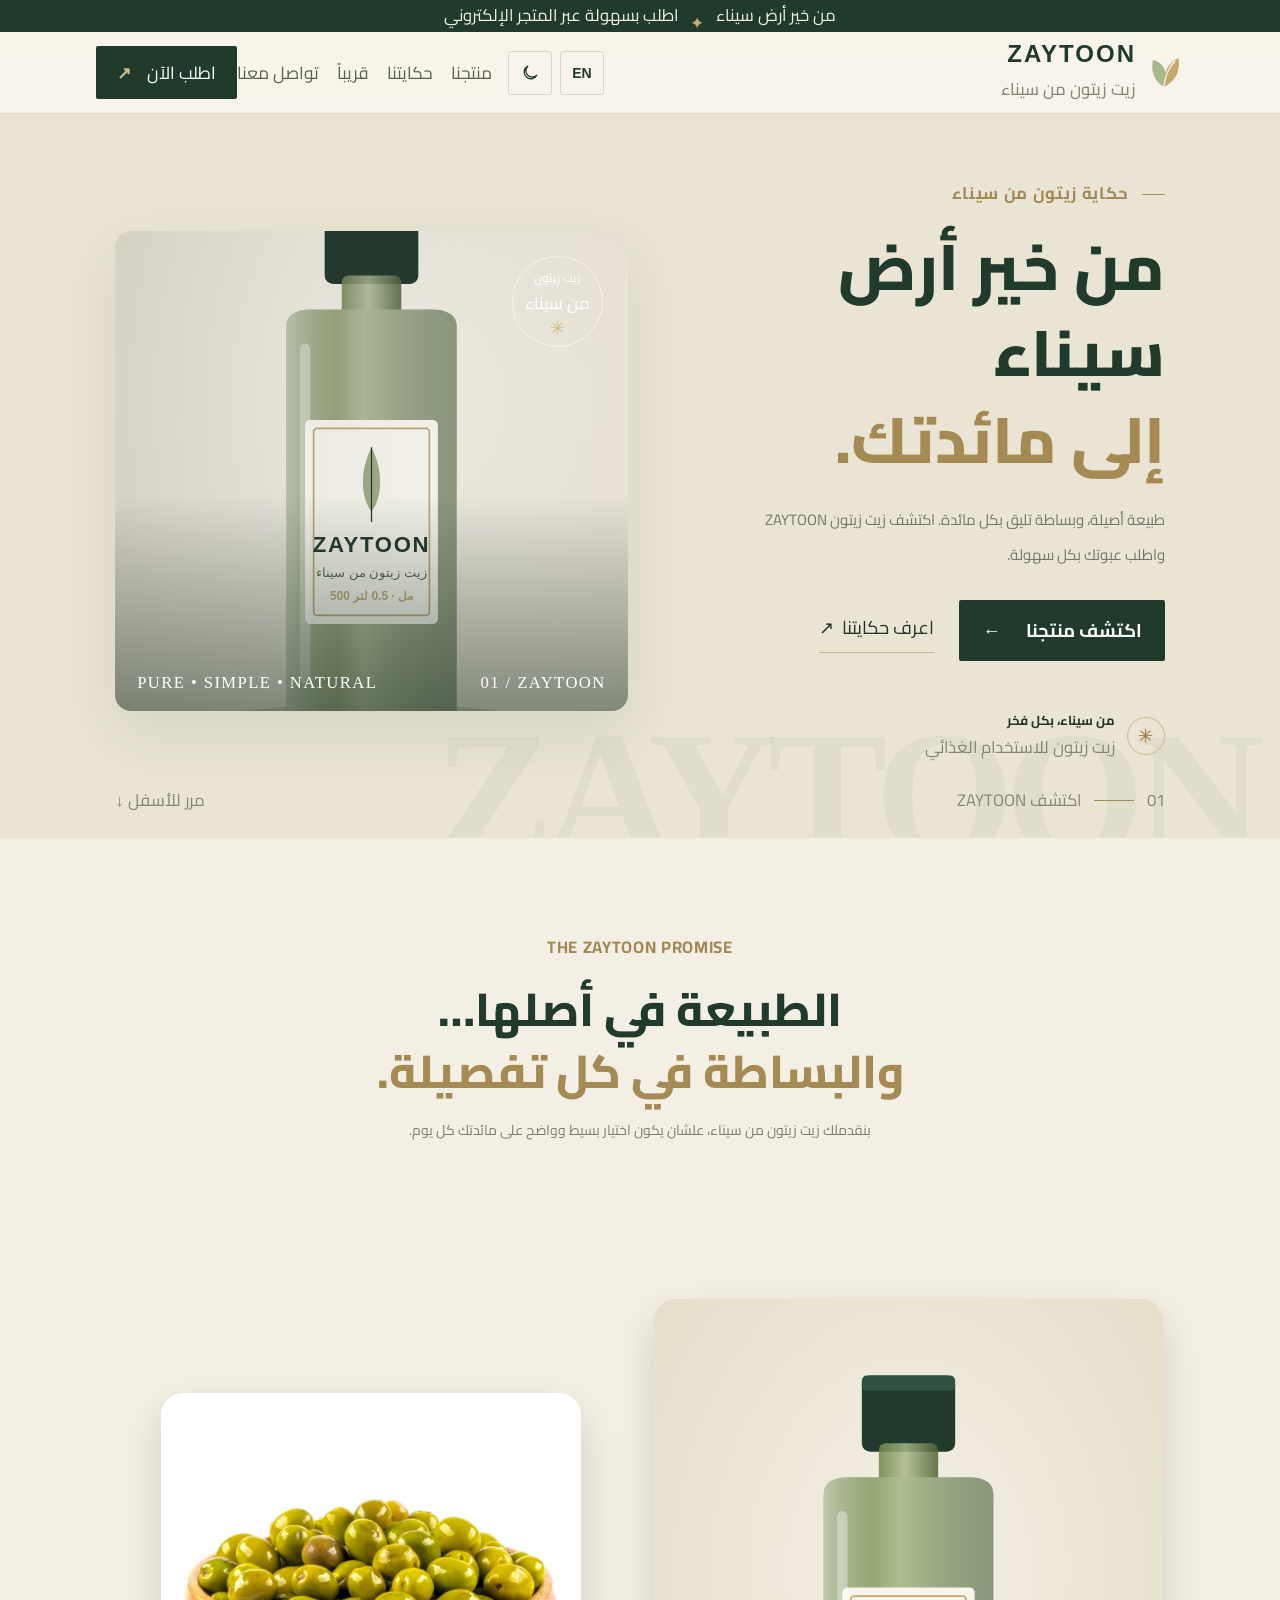
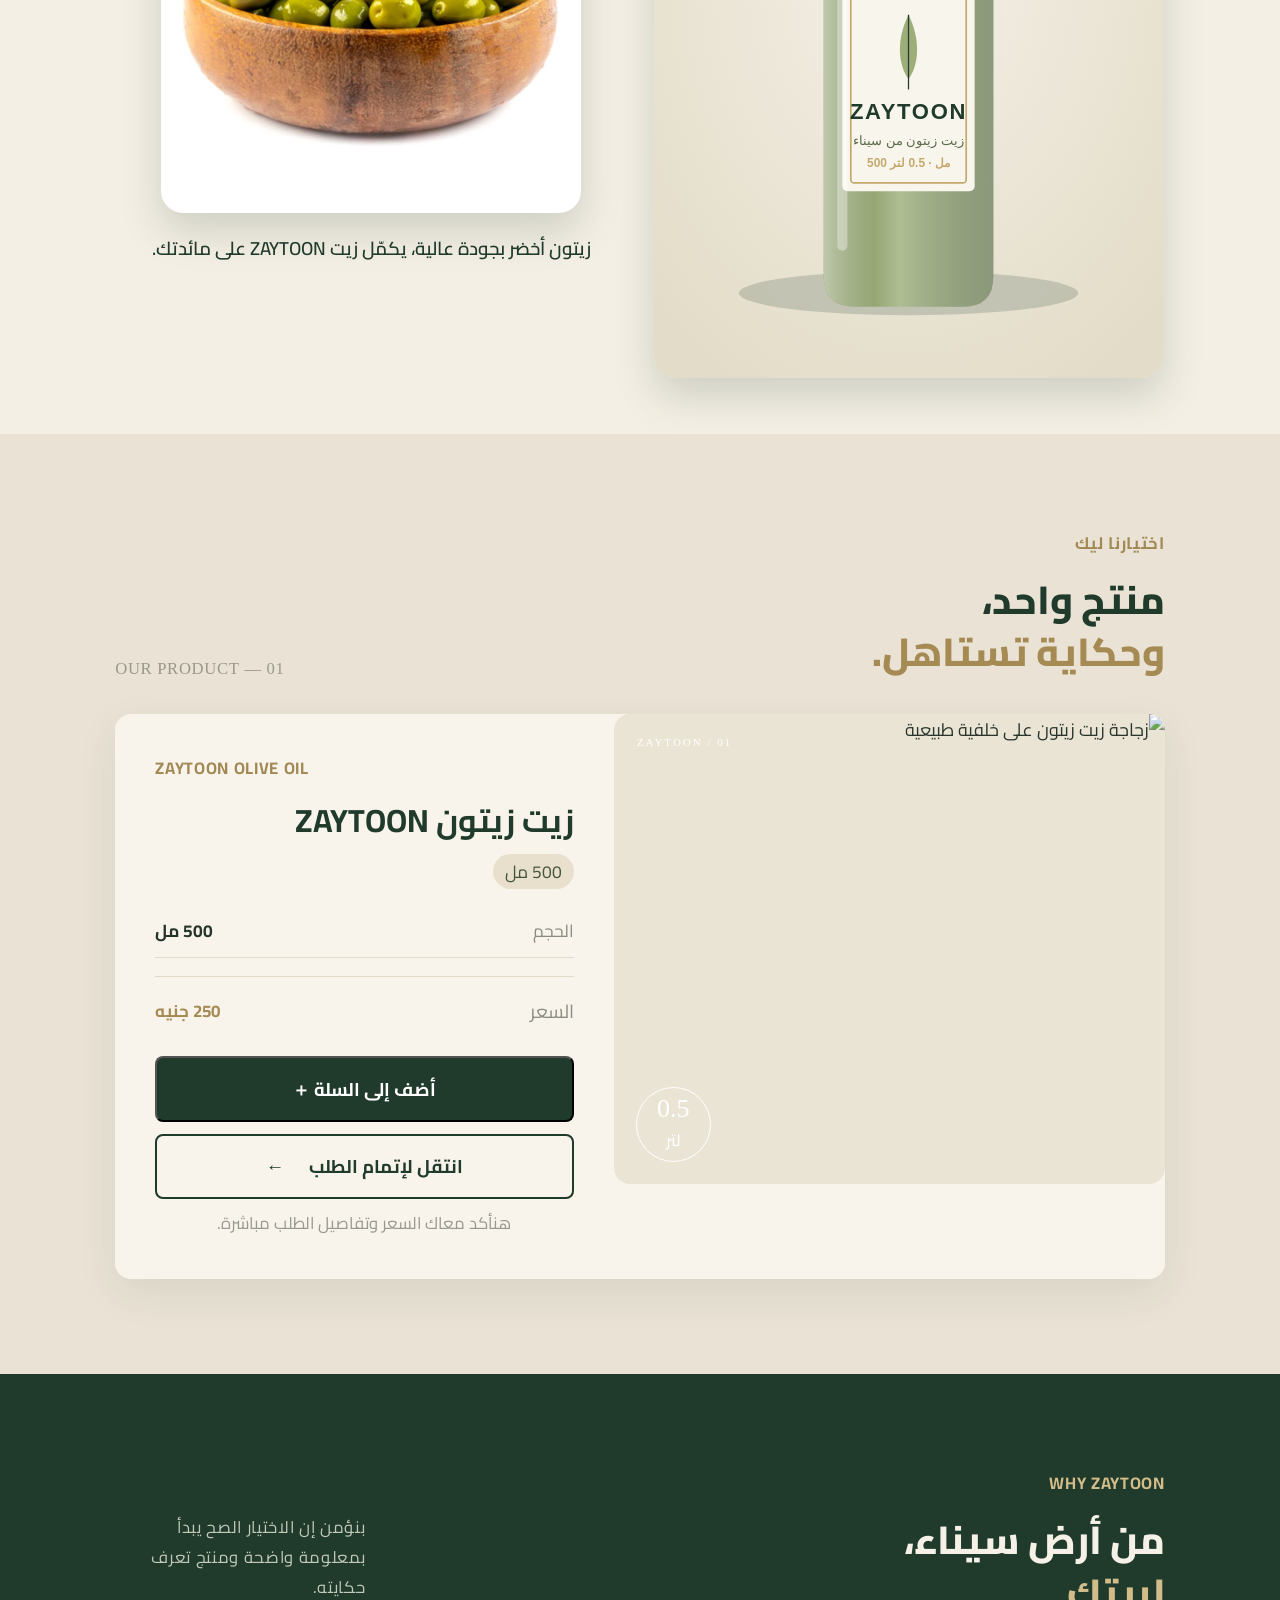
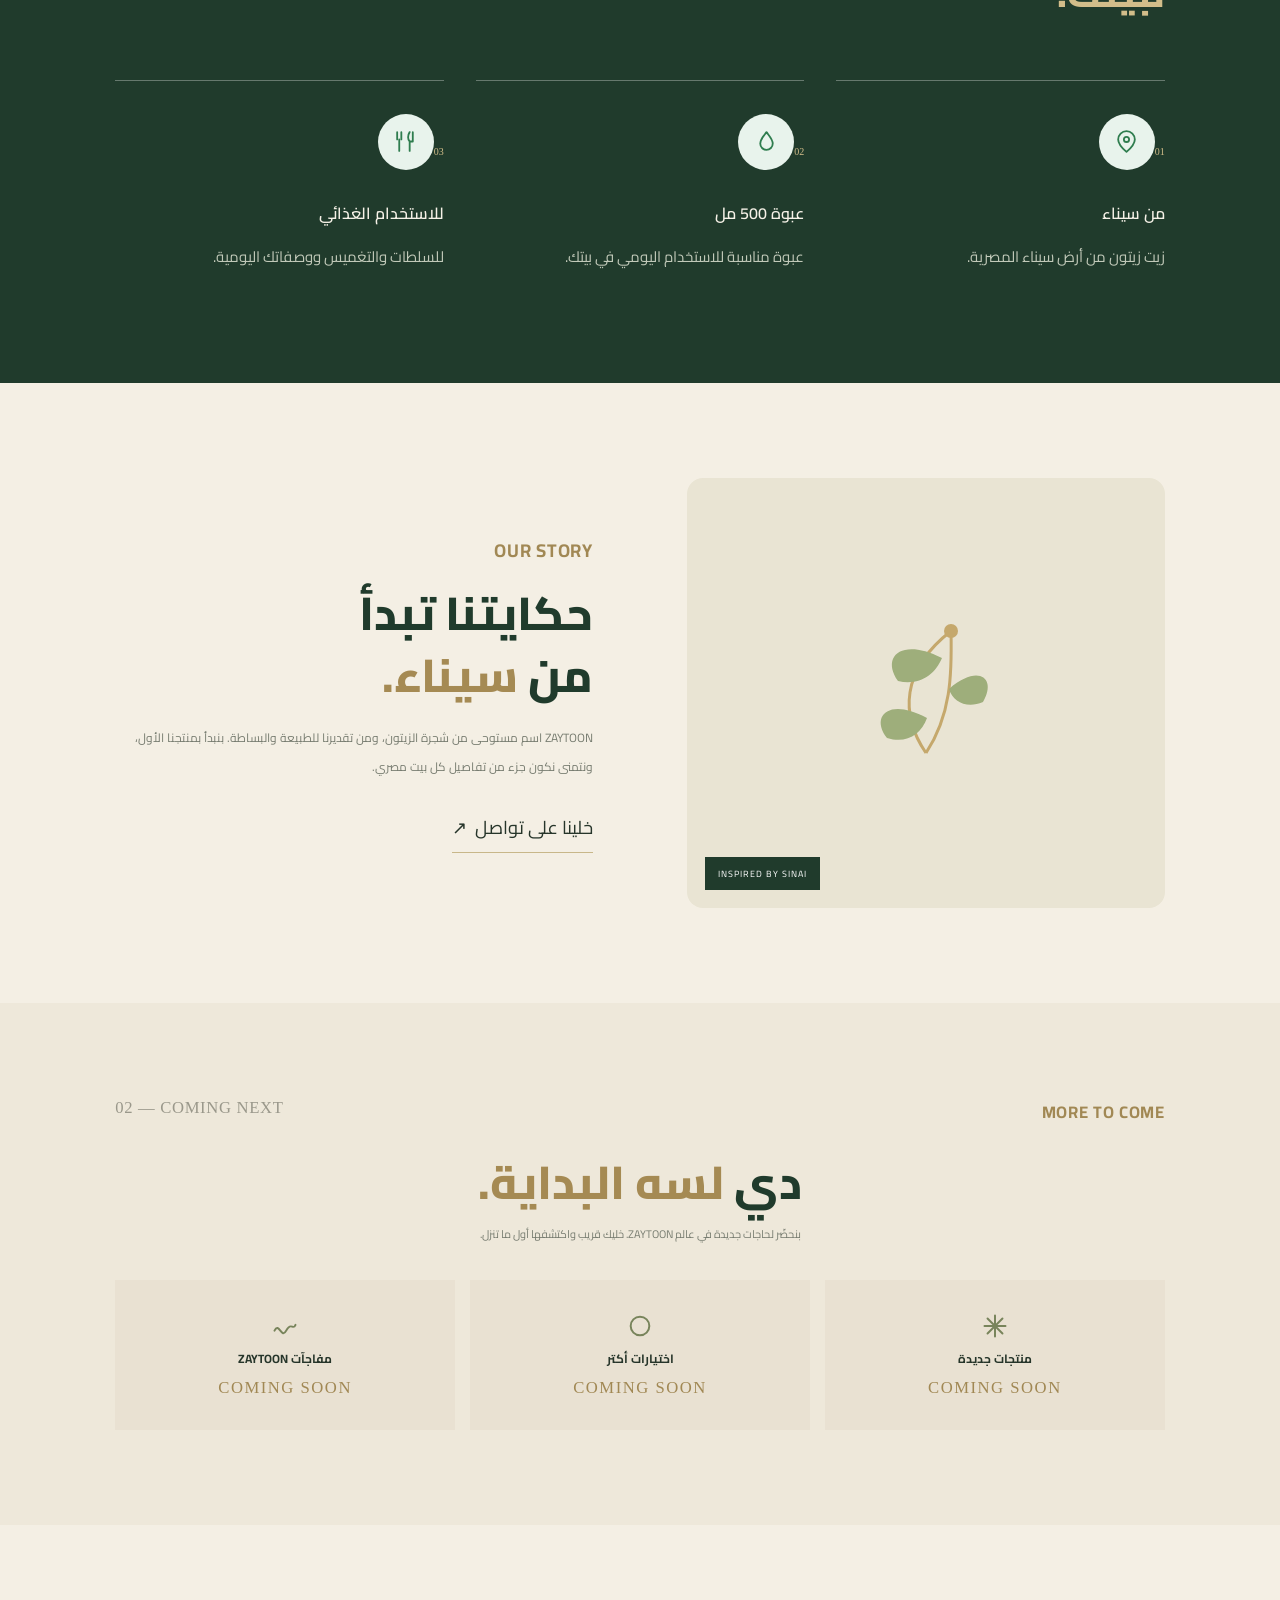
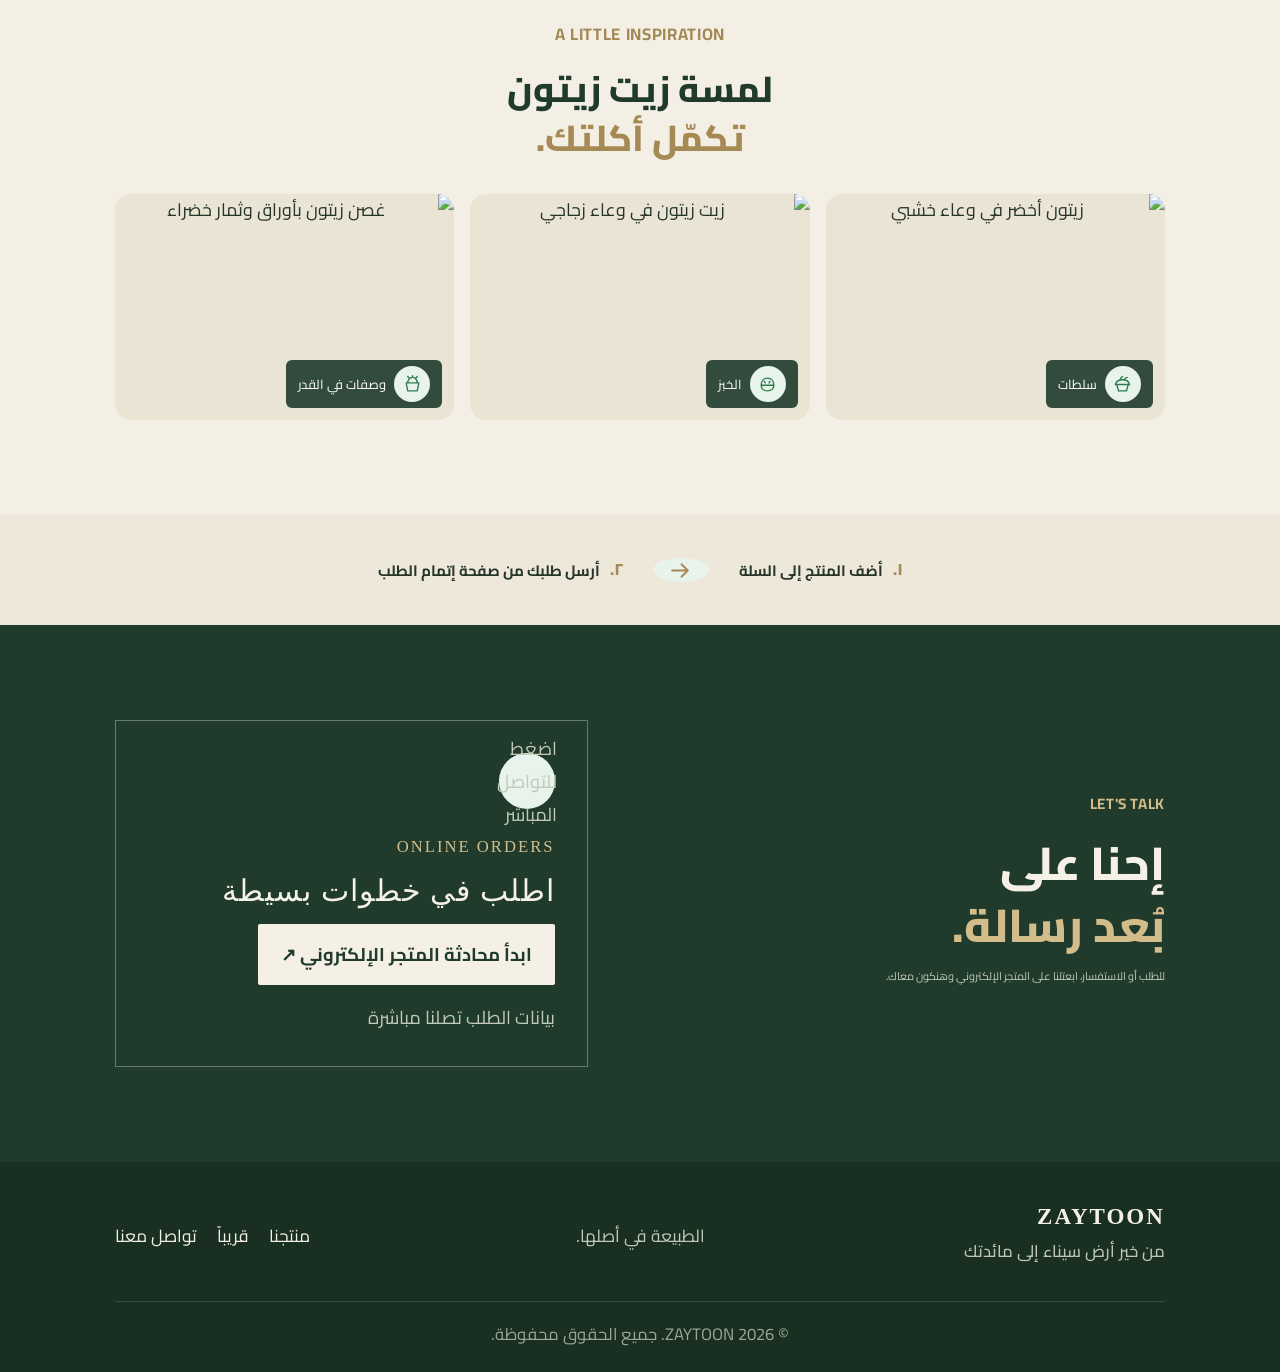
==== commit 3669ca41: "Add files via upload" ====
--- a/index.html
+++ b/index.html
@@ -36,7 +36,7 @@
 <div class="hero-proof"><span class="leaf" aria-hidden="true"><svg viewBox="0 0 24 24"><path d="M12 3v18M3 12h18M5.6 5.6l12.8 12.8m0-12.8L5.6 18.4"/></svg></span><div><b>من سيناء، بكل فخر</b><small>زيت زيتون للاستخدام الغذائي</small></div></div>
 </div>
 <div class="hero-visual">
-<img src="images/hero.svg" alt="زيت زيتون يُسكب من زجاجة زجاجية" width="1200" height="800" fetchpriority="high">
+<img src="images/bottle.svg" alt="زجاجة زيت زيتون ZAYTOON سعة 500 مل" width="600" height="800" fetchpriority="high">
 <div class="visual-shade"></div><div class="round-seal">زيت زيتون<small>من سيناء</small><b aria-hidden="true"><svg viewBox="0 0 24 24"><path d="M12 3v18M3 12h18M5.6 5.6l12.8 12.8m0-12.8L5.6 18.4"/></svg></b></div>
 <div class="visual-caption"><span dir="ltr" class="ltr-isolate">01 / ZAYTOON</span><span dir="ltr" class="ltr-isolate">PURE • SIMPLE • NATURAL</span></div>
 </div>
--- a/style-enhancements.css
+++ b/style-enhancements.css
@@ -83,3 +83,8 @@
 @media (prefers-reduced-motion: reduce) {
   *, *::before, *::after { animation: none !important; transition: none !important; }
 }
+
+/* ---------- 5) Header fix: stop CTA from covering nav links ---------- */
+.header nav { gap: 18px; }
+.nav-cta { flex-shrink: 0; white-space: nowrap; }
+@media (max-width: 1100px) { .header nav { display: none; } }
